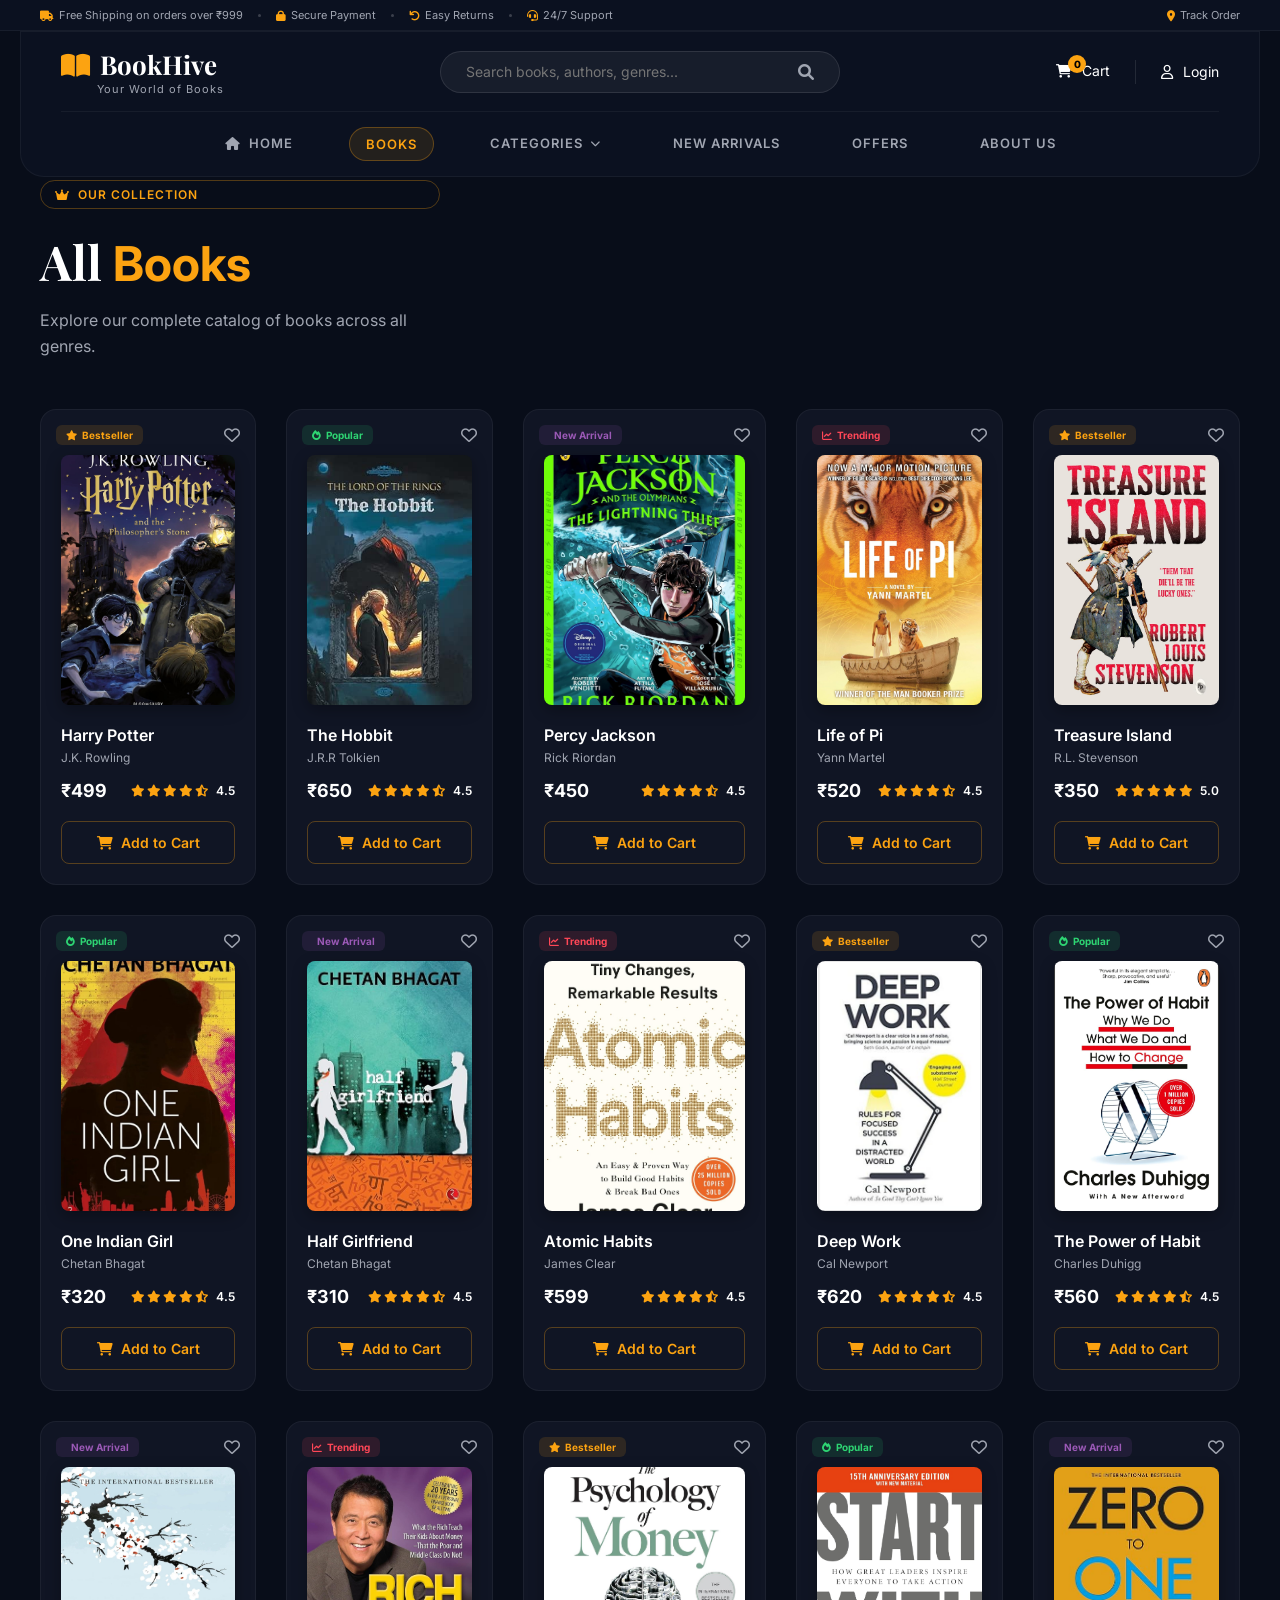
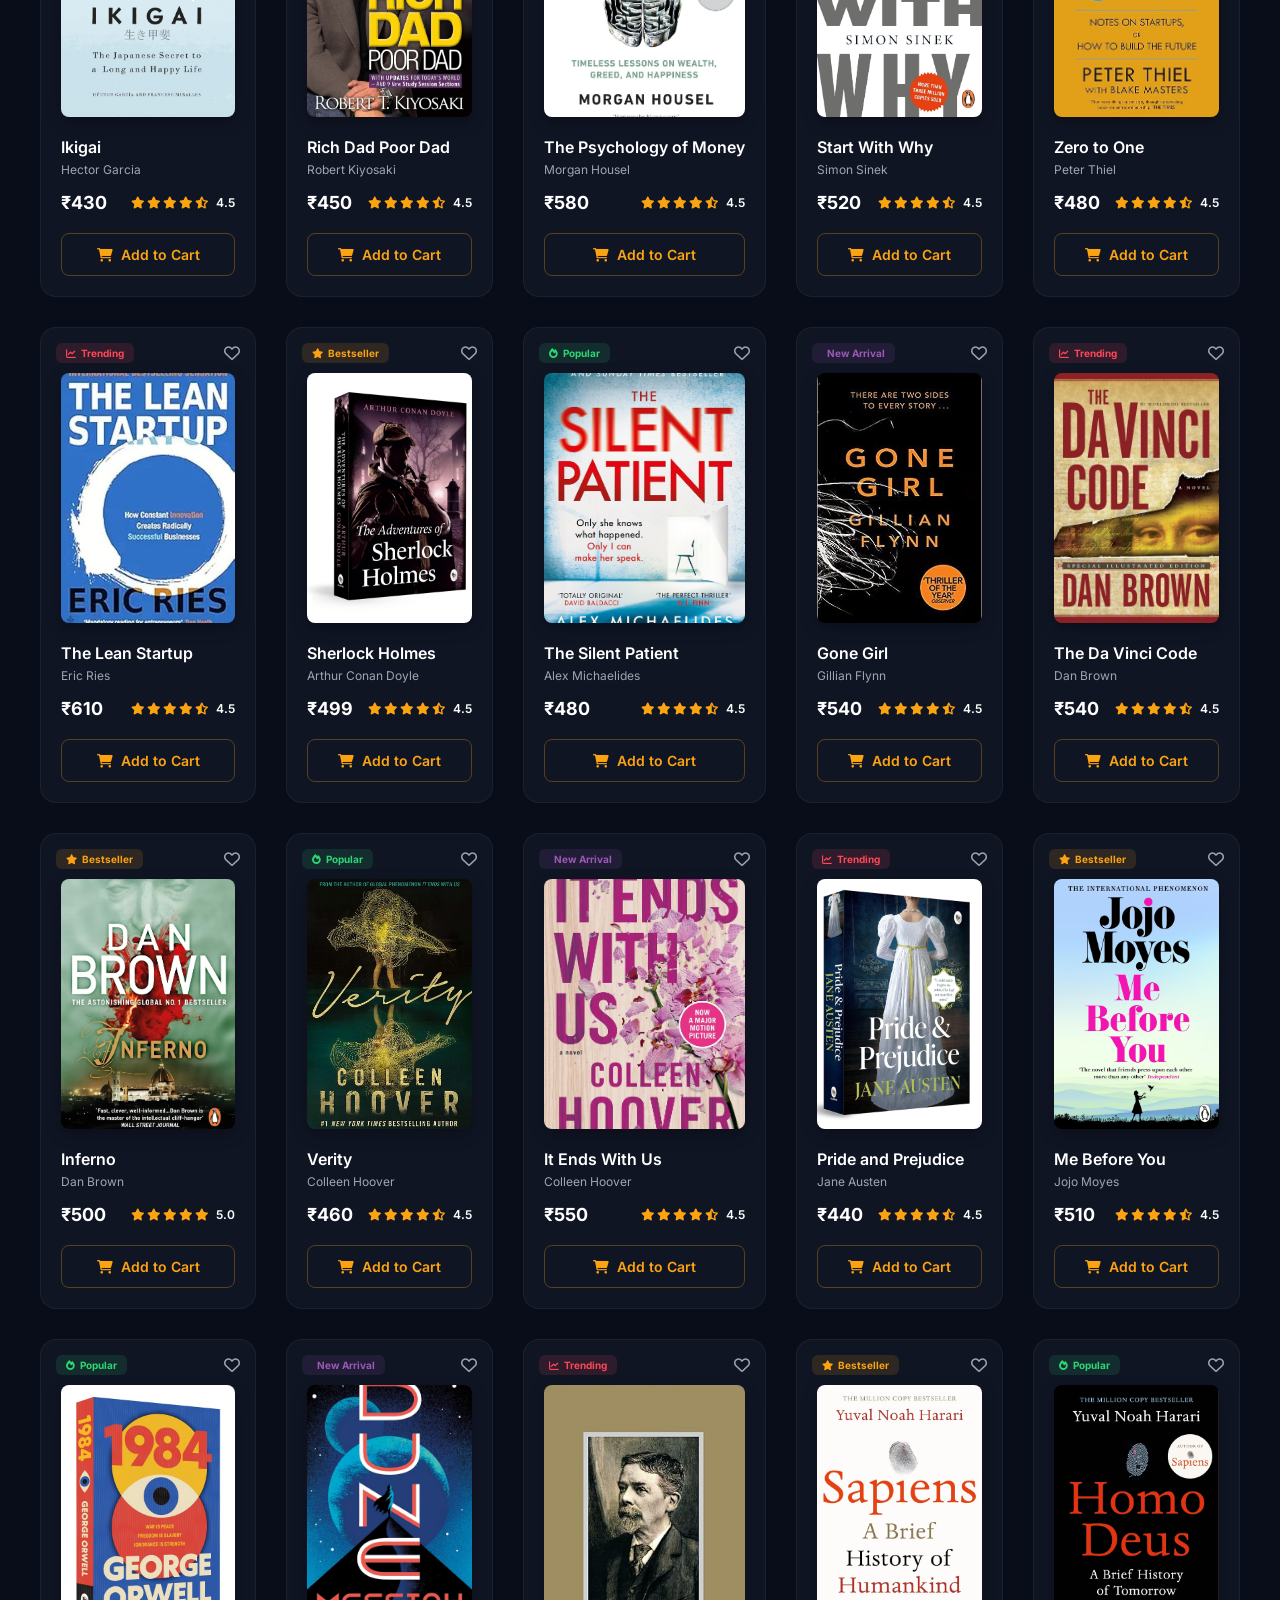
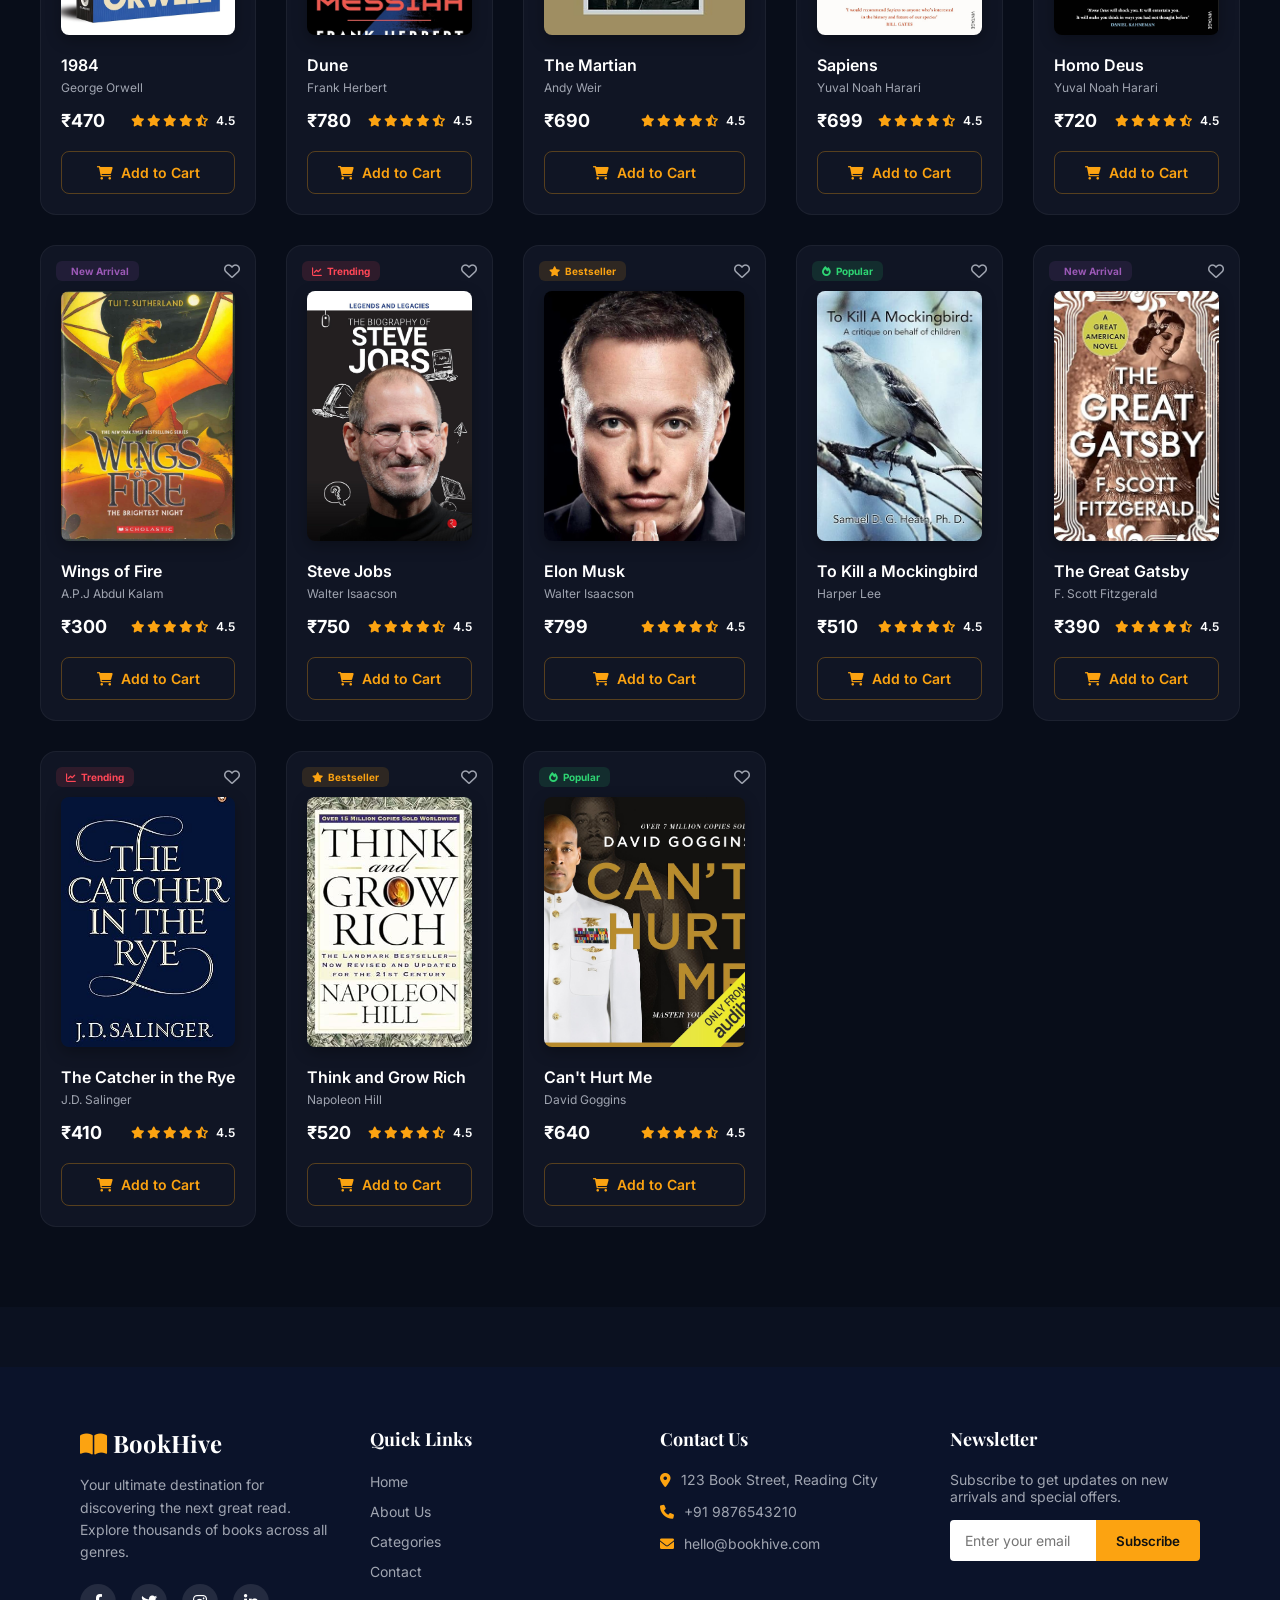
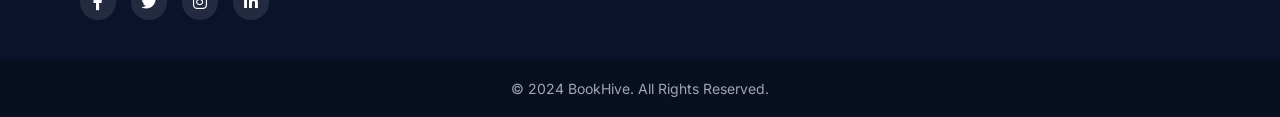
==== books.html @ 956cd22d "Initial commit" ====
<!DOCTYPE html>
<html lang="en">
<head>
  <meta charset="UTF-8">
  <meta name="viewport" content="width=device-width, initial-scale=1.0">
  <title>Books - BookHive</title>
  <link rel="stylesheet" href="style.css?v=4">
  <link rel="stylesheet" href="https://cdnjs.cloudflare.com/ajax/libs/font-awesome/6.0.0/css/all.min.css">
</head>
<body>

  <header class="premium-header">
    <div class="top-mini-bar">
      <span><i class="fas fa-truck"></i> Free Shipping on orders over ₹999</span>
      <span class="divider-dot"></span>
      <span><i class="fas fa-lock"></i> Secure Payment</span>
      <span class="divider-dot"></span>
      <span><i class="fas fa-undo"></i> Easy Returns</span>
      <span class="divider-dot"></span>
      <span><i class="fas fa-headset"></i> 24/7 Support</span>
      <span style="margin-left:auto;"><i class="fas fa-map-marker-alt"></i> Track Order</span>
    </div>
    
    <nav class="premium-navbar">
      <div class="nav-top">
        <div class="logo-container">
          <div class="logo"><i class="fas fa-book-open" style="color: #fca311;"></i> BookHive</div>
          <div class="logo-subtitle">Your World of Books</div>
        </div>
        
        <div class="search-box">
          <input type="text" placeholder="Search books, authors, genres...">
          <button class="search-btn"><i class="fas fa-search"></i></button>
        </div>
        
        <div class="nav-actions">
          <a href="#" class="cart">
            <i class="fas fa-shopping-cart"></i>
            <div style="display:flex; flex-direction:column; line-height: 1.2;">
              <span>Cart</span>
            </div>
            <span class="cart-badge" id="cart-count">0</span>
          </a>
          <div class="divider-vertical"></div>
          <a href="#" class="login"><i class="far fa-user"></i> Login</a>
        </div>
      </div>
      
      <ul class="nav-links">
        <li><a href="index.html"><i class="fas fa-home"></i> HOME</a></li>
        <li><a href="books.html" class="active">BOOKS</a></li>
        <li><a href="categories.html">CATEGORIES <i class="fas fa-chevron-down" style="font-size: 10px;"></i></a></li>
        <li><a href="newarrivals.html">NEW ARRIVALS</a></li>
        <li><a href="offers.html">OFFERS</a></li>
        <li><a href="about.html">ABOUT US</a></li>
      </ul>
    </nav>
  </header>

  <section class="premium-books-section" style="padding-top: 180px; min-height: 100vh;">
    <div class="premium-books-header">
      <div class="books-header-left">
        <div class="explore-badge"><i class="fas fa-crown"></i> OUR COLLECTION</div>
        <h2 class="premium-title">All <span>Books</span> <i class="fas fa-sparkles"></i></h2>
        <p class="premium-subtitle">Explore our complete catalog of books across all genres.</p>
      </div>
    </div>
    <div class="premium-books-grid" id="books">
      <div class="premium-book-card">
          <div class="card-badge" style="color: #fca311; background: #fca31120;"><i class="fas fa-star"></i> Bestseller</div>
          <button class="heart-btn"><i class="far fa-heart"></i></button>
          
          <div class="premium-img-container">
            <img src="books img/1.jpg" alt="Harry Potter">
          </div>
          
          <div class="premium-card-content">
            <h3 class="premium-book-title">Harry Potter</h3>
            <p class="premium-author">J.K. Rowling</p>
            
            <div class="premium-price-rating">
              <span class="premium-price">₹499</span>
              <span class="premium-rating"><i class="fas fa-star"></i><i class="fas fa-star"></i><i class="fas fa-star"></i><i class="fas fa-star"></i><i class="fas fa-star-half-alt"></i> <span class="rating-num">4.5</span></span>
            </div>
            
            <button class="premium-add-btn" onclick="addToCart()">
              <i class="fas fa-shopping-cart"></i> Add to Cart
            </button>
          </div>
        </div>

        <div class="premium-book-card">
          <div class="card-badge" style="color: #2ed573; background: #2ed57320;"><i class="fas fa-fire"></i> Popular</div>
          <button class="heart-btn"><i class="far fa-heart"></i></button>
          
          <div class="premium-img-container">
            <img src="books img/2.jpg" alt="The Hobbit">
          </div>
          
          <div class="premium-card-content">
            <h3 class="premium-book-title">The Hobbit</h3>
            <p class="premium-author">J.R.R Tolkien</p>
            
            <div class="premium-price-rating">
              <span class="premium-price">₹650</span>
              <span class="premium-rating"><i class="fas fa-star"></i><i class="fas fa-star"></i><i class="fas fa-star"></i><i class="fas fa-star"></i><i class="fas fa-star-half-alt"></i> <span class="rating-num">4.5</span></span>
            </div>
            
            <button class="premium-add-btn" onclick="addToCart()">
              <i class="fas fa-shopping-cart"></i> Add to Cart
            </button>
          </div>
        </div>

        <div class="premium-book-card">
          <div class="card-badge" style="color: #9b59b6; background: #9b59b620;"><i class="fas fa-sparkles"></i> New Arrival</div>
          <button class="heart-btn"><i class="far fa-heart"></i></button>
          
          <div class="premium-img-container">
            <img src="books img/3.jpg" alt="Percy Jackson">
          </div>
          
          <div class="premium-card-content">
            <h3 class="premium-book-title">Percy Jackson</h3>
            <p class="premium-author">Rick Riordan</p>
            
            <div class="premium-price-rating">
              <span class="premium-price">₹450</span>
              <span class="premium-rating"><i class="fas fa-star"></i><i class="fas fa-star"></i><i class="fas fa-star"></i><i class="fas fa-star"></i><i class="fas fa-star-half-alt"></i> <span class="rating-num">4.5</span></span>
            </div>
            
            <button class="premium-add-btn" onclick="addToCart()">
              <i class="fas fa-shopping-cart"></i> Add to Cart
            </button>
          </div>
        </div>

        <div class="premium-book-card">
          <div class="card-badge" style="color: #ff4757; background: #ff475720;"><i class="fas fa-chart-line"></i> Trending</div>
          <button class="heart-btn"><i class="far fa-heart"></i></button>
          
          <div class="premium-img-container">
            <img src="books img/5.jpg" alt="Life of Pi">
          </div>
          
          <div class="premium-card-content">
            <h3 class="premium-book-title">Life of Pi</h3>
            <p class="premium-author">Yann Martel</p>
            
            <div class="premium-price-rating">
              <span class="premium-price">₹520</span>
              <span class="premium-rating"><i class="fas fa-star"></i><i class="fas fa-star"></i><i class="fas fa-star"></i><i class="fas fa-star"></i><i class="fas fa-star-half-alt"></i> <span class="rating-num">4.5</span></span>
            </div>
            
            <button class="premium-add-btn" onclick="addToCart()">
              <i class="fas fa-shopping-cart"></i> Add to Cart
            </button>
          </div>
        </div>

        <div class="premium-book-card">
          <div class="card-badge" style="color: #fca311; background: #fca31120;"><i class="fas fa-star"></i> Bestseller</div>
          <button class="heart-btn"><i class="far fa-heart"></i></button>
          
          <div class="premium-img-container">
            <img src="books img/6.jpg" alt="Treasure Island">
          </div>
          
          <div class="premium-card-content">
            <h3 class="premium-book-title">Treasure Island</h3>
            <p class="premium-author">R.L. Stevenson</p>
            
            <div class="premium-price-rating">
              <span class="premium-price">₹350</span>
              <span class="premium-rating"><i class="fas fa-star"></i><i class="fas fa-star"></i><i class="fas fa-star"></i><i class="fas fa-star"></i><i class="fas fa-star"></i> <span class="rating-num">5.0</span></span>
            </div>
            
            <button class="premium-add-btn" onclick="addToCart()">
              <i class="fas fa-shopping-cart"></i> Add to Cart
            </button>
          </div>
        </div>

        <div class="premium-book-card">
          <div class="card-badge" style="color: #2ed573; background: #2ed57320;"><i class="fas fa-fire"></i> Popular</div>
          <button class="heart-btn"><i class="far fa-heart"></i></button>
          
          <div class="premium-img-container">
            <img src="books img/31.jpg" alt="One Indian Girl">
          </div>
          
          <div class="premium-card-content">
            <h3 class="premium-book-title">One Indian Girl</h3>
            <p class="premium-author">Chetan Bhagat</p>
            
            <div class="premium-price-rating">
              <span class="premium-price">₹320</span>
              <span class="premium-rating"><i class="fas fa-star"></i><i class="fas fa-star"></i><i class="fas fa-star"></i><i class="fas fa-star"></i><i class="fas fa-star-half-alt"></i> <span class="rating-num">4.5</span></span>
            </div>
            
            <button class="premium-add-btn" onclick="addToCart()">
              <i class="fas fa-shopping-cart"></i> Add to Cart
            </button>
          </div>
        </div>
        <div class="premium-book-card">
          <div class="card-badge" style="color: #9b59b6; background: #9b59b620;"><i class="fas fa-sparkles"></i> New Arrival</div>
          <button class="heart-btn"><i class="far fa-heart"></i></button>
          
          <div class="premium-img-container">
            <img src="books img/32.jpg" alt="Half Girlfriend">
          </div>
          
          <div class="premium-card-content">
            <h3 class="premium-book-title">Half Girlfriend</h3>
            <p class="premium-author">Chetan Bhagat</p>
            
            <div class="premium-price-rating">
              <span class="premium-price">₹310</span>
              <span class="premium-rating"><i class="fas fa-star"></i><i class="fas fa-star"></i><i class="fas fa-star"></i><i class="fas fa-star"></i><i class="fas fa-star-half-alt"></i> <span class="rating-num">4.5</span></span>
            </div>
            
            <button class="premium-add-btn" onclick="addToCart()">
              <i class="fas fa-shopping-cart"></i> Add to Cart
            </button>
          </div>
        </div>
<div class="premium-book-card">
          <div class="card-badge" style="color: #ff4757; background: #ff475720;"><i class="fas fa-chart-line"></i> Trending</div>
          <button class="heart-btn"><i class="far fa-heart"></i></button>
          
          <div class="premium-img-container">
            <img src="books img/7.jpg" alt="Atomic Habits">
          </div>
          
          <div class="premium-card-content">
            <h3 class="premium-book-title">Atomic Habits</h3>
            <p class="premium-author">James Clear</p>
            
            <div class="premium-price-rating">
              <span class="premium-price">₹599</span>
              <span class="premium-rating"><i class="fas fa-star"></i><i class="fas fa-star"></i><i class="fas fa-star"></i><i class="fas fa-star"></i><i class="fas fa-star-half-alt"></i> <span class="rating-num">4.5</span></span>
            </div>
            
            <button class="premium-add-btn" onclick="addToCart()">
              <i class="fas fa-shopping-cart"></i> Add to Cart
            </button>
          </div>
        </div>

        <div class="premium-book-card">
          <div class="card-badge" style="color: #fca311; background: #fca31120;"><i class="fas fa-star"></i> Bestseller</div>
          <button class="heart-btn"><i class="far fa-heart"></i></button>
          
          <div class="premium-img-container">
            <img src="books img/8.jpg" alt="Deep Work">
          </div>
          
          <div class="premium-card-content">
            <h3 class="premium-book-title">Deep Work</h3>
            <p class="premium-author">Cal Newport</p>
            
            <div class="premium-price-rating">
              <span class="premium-price">₹620</span>
              <span class="premium-rating"><i class="fas fa-star"></i><i class="fas fa-star"></i><i class="fas fa-star"></i><i class="fas fa-star"></i><i class="fas fa-star-half-alt"></i> <span class="rating-num">4.5</span></span>
            </div>
            
            <button class="premium-add-btn" onclick="addToCart()">
              <i class="fas fa-shopping-cart"></i> Add to Cart
            </button>
          </div>
        </div>

        <div class="premium-book-card">
          <div class="card-badge" style="color: #2ed573; background: #2ed57320;"><i class="fas fa-fire"></i> Popular</div>
          <button class="heart-btn"><i class="far fa-heart"></i></button>
          
          <div class="premium-img-container">
            <img src="books img/9.jpg" alt="The Power of Habit">
          </div>
          
          <div class="premium-card-content">
            <h3 class="premium-book-title">The Power of Habit</h3>
            <p class="premium-author">Charles Duhigg</p>
            
            <div class="premium-price-rating">
              <span class="premium-price">₹560</span>
              <span class="premium-rating"><i class="fas fa-star"></i><i class="fas fa-star"></i><i class="fas fa-star"></i><i class="fas fa-star"></i><i class="fas fa-star-half-alt"></i> <span class="rating-num">4.5</span></span>
            </div>
            
            <button class="premium-add-btn" onclick="addToCart()">
              <i class="fas fa-shopping-cart"></i> Add to Cart
            </button>
          </div>
        </div>

        <div class="premium-book-card">
          <div class="card-badge" style="color: #9b59b6; background: #9b59b620;"><i class="fas fa-sparkles"></i> New Arrival</div>
          <button class="heart-btn"><i class="far fa-heart"></i></button>
          
          <div class="premium-img-container">
            <img src="books img/10.jpg" alt="Ikigai">
          </div>
          
          <div class="premium-card-content">
            <h3 class="premium-book-title">Ikigai</h3>
            <p class="premium-author">Hector Garcia</p>
            
            <div class="premium-price-rating">
              <span class="premium-price">₹430</span>
              <span class="premium-rating"><i class="fas fa-star"></i><i class="fas fa-star"></i><i class="fas fa-star"></i><i class="fas fa-star"></i><i class="fas fa-star-half-alt"></i> <span class="rating-num">4.5</span></span>
            </div>
            
            <button class="premium-add-btn" onclick="addToCart()">
              <i class="fas fa-shopping-cart"></i> Add to Cart
            </button>
          </div>
        </div>

        <div class="premium-book-card">
          <div class="card-badge" style="color: #ff4757; background: #ff475720;"><i class="fas fa-chart-line"></i> Trending</div>
          <button class="heart-btn"><i class="far fa-heart"></i></button>
          
          <div class="premium-img-container">
            <img src="books img/11.jpg" alt="Rich Dad Poor Dad">
          </div>
          
          <div class="premium-card-content">
            <h3 class="premium-book-title">Rich Dad Poor Dad</h3>
            <p class="premium-author">Robert Kiyosaki</p>
            
            <div class="premium-price-rating">
              <span class="premium-price">₹450</span>
              <span class="premium-rating"><i class="fas fa-star"></i><i class="fas fa-star"></i><i class="fas fa-star"></i><i class="fas fa-star"></i><i class="fas fa-star-half-alt"></i> <span class="rating-num">4.5</span></span>
            </div>
            
            <button class="premium-add-btn" onclick="addToCart()">
              <i class="fas fa-shopping-cart"></i> Add to Cart
            </button>
          </div>
        </div>
        
        <div class="premium-book-card">
          <div class="card-badge" style="color: #fca311; background: #fca31120;"><i class="fas fa-star"></i> Bestseller</div>
          <button class="heart-btn"><i class="far fa-heart"></i></button>
          
          <div class="premium-img-container">
            <img src="books img/12.jpg" alt="The Psychology of Money">
          </div>
          
          <div class="premium-card-content">
            <h3 class="premium-book-title">The Psychology of Money</h3>
            <p class="premium-author">Morgan Housel</p>
            
            <div class="premium-price-rating">
              <span class="premium-price">₹580</span>
              <span class="premium-rating"><i class="fas fa-star"></i><i class="fas fa-star"></i><i class="fas fa-star"></i><i class="fas fa-star"></i><i class="fas fa-star-half-alt"></i> <span class="rating-num">4.5</span></span>
            </div>
            
            <button class="premium-add-btn" onclick="addToCart()">
              <i class="fas fa-shopping-cart"></i> Add to Cart
            </button>
          </div>
        </div>

        <div class="premium-book-card">
          <div class="card-badge" style="color: #2ed573; background: #2ed57320;"><i class="fas fa-fire"></i> Popular</div>
          <button class="heart-btn"><i class="far fa-heart"></i></button>
          
          <div class="premium-img-container">
            <img src="books img/38.jpg" alt="Start With Why">
          </div>
          
          <div class="premium-card-content">
            <h3 class="premium-book-title">Start With Why</h3>
            <p class="premium-author">Simon Sinek</p>
            
            <div class="premium-price-rating">
              <span class="premium-price">₹520</span>
              <span class="premium-rating"><i class="fas fa-star"></i><i class="fas fa-star"></i><i class="fas fa-star"></i><i class="fas fa-star"></i><i class="fas fa-star-half-alt"></i> <span class="rating-num">4.5</span></span>
            </div>
            
            <button class="premium-add-btn" onclick="addToCart()">
              <i class="fas fa-shopping-cart"></i> Add to Cart
            </button>
          </div>
        </div>
        <div class="premium-book-card">
          <div class="card-badge" style="color: #9b59b6; background: #9b59b620;"><i class="fas fa-sparkles"></i> New Arrival</div>
          <button class="heart-btn"><i class="far fa-heart"></i></button>
          
          <div class="premium-img-container">
            <img src="books img/39.jpg" alt="Zero to One">
          </div>
          
          <div class="premium-card-content">
            <h3 class="premium-book-title">Zero to One</h3>
            <p class="premium-author">Peter Thiel</p>
            
            <div class="premium-price-rating">
              <span class="premium-price">₹480</span>
              <span class="premium-rating"><i class="fas fa-star"></i><i class="fas fa-star"></i><i class="fas fa-star"></i><i class="fas fa-star"></i><i class="fas fa-star-half-alt"></i> <span class="rating-num">4.5</span></span>
            </div>
            
            <button class="premium-add-btn" onclick="addToCart()">
              <i class="fas fa-shopping-cart"></i> Add to Cart
            </button>
          </div>
        </div>
        <div class="premium-book-card">
          <div class="card-badge" style="color: #ff4757; background: #ff475720;"><i class="fas fa-chart-line"></i> Trending</div>
          <button class="heart-btn"><i class="far fa-heart"></i></button>
          
          <div class="premium-img-container">
            <img src="books img/40.jpg" alt="The Lean Startup">
          </div>
          
          <div class="premium-card-content">
            <h3 class="premium-book-title">The Lean Startup</h3>
            <p class="premium-author">Eric Ries</p>
            
            <div class="premium-price-rating">
              <span class="premium-price">₹610</span>
              <span class="premium-rating"><i class="fas fa-star"></i><i class="fas fa-star"></i><i class="fas fa-star"></i><i class="fas fa-star"></i><i class="fas fa-star-half-alt"></i> <span class="rating-num">4.5</span></span>
            </div>
            
            <button class="premium-add-btn" onclick="addToCart()">
              <i class="fas fa-shopping-cart"></i> Add to Cart
            </button>
          </div>
        </div>
<div class="premium-book-card">
          <div class="card-badge" style="color: #fca311; background: #fca31120;"><i class="fas fa-star"></i> Bestseller</div>
          <button class="heart-btn"><i class="far fa-heart"></i></button>
          
          <div class="premium-img-container">
            <img src="books img/14.jpg" alt="Sherlock Holmes">
          </div>
          
          <div class="premium-card-content">
            <h3 class="premium-book-title">Sherlock Holmes</h3>
            <p class="premium-author">Arthur Conan Doyle</p>
            
            <div class="premium-price-rating">
              <span class="premium-price">₹499</span>
              <span class="premium-rating"><i class="fas fa-star"></i><i class="fas fa-star"></i><i class="fas fa-star"></i><i class="fas fa-star"></i><i class="fas fa-star-half-alt"></i> <span class="rating-num">4.5</span></span>
            </div>
            
            <button class="premium-add-btn" onclick="addToCart()">
              <i class="fas fa-shopping-cart"></i> Add to Cart
            </button>
          </div>
        </div>

        <div class="premium-book-card">
          <div class="card-badge" style="color: #2ed573; background: #2ed57320;"><i class="fas fa-fire"></i> Popular</div>
          <button class="heart-btn"><i class="far fa-heart"></i></button>
          
          <div class="premium-img-container">
            <img src="books img/15.jpg" alt="The Silent Patient">
          </div>
          
          <div class="premium-card-content">
            <h3 class="premium-book-title">The Silent Patient</h3>
            <p class="premium-author">Alex Michaelides</p>
            
            <div class="premium-price-rating">
              <span class="premium-price">₹480</span>
              <span class="premium-rating"><i class="fas fa-star"></i><i class="fas fa-star"></i><i class="fas fa-star"></i><i class="fas fa-star"></i><i class="fas fa-star-half-alt"></i> <span class="rating-num">4.5</span></span>
            </div>
            
            <button class="premium-add-btn" onclick="addToCart()">
              <i class="fas fa-shopping-cart"></i> Add to Cart
            </button>
          </div>
        </div>
<div class="premium-book-card">
          <div class="card-badge" style="color: #9b59b6; background: #9b59b620;"><i class="fas fa-sparkles"></i> New Arrival</div>
          <button class="heart-btn"><i class="far fa-heart"></i></button>
          
          <div class="premium-img-container">
            <img src="books img/16.jpg" alt="Gone Girl">
          </div>
          
          <div class="premium-card-content">
            <h3 class="premium-book-title">Gone Girl</h3>
            <p class="premium-author">Gillian Flynn</p>
            
            <div class="premium-price-rating">
              <span class="premium-price">₹540</span>
              <span class="premium-rating"><i class="fas fa-star"></i><i class="fas fa-star"></i><i class="fas fa-star"></i><i class="fas fa-star"></i><i class="fas fa-star-half-alt"></i> <span class="rating-num">4.5</span></span>
            </div>
            
            <button class="premium-add-btn" onclick="addToCart()">
              <i class="fas fa-shopping-cart"></i> Add to Cart
            </button>
          </div>
        </div>
        <div class="premium-book-card">
          <div class="card-badge" style="color: #ff4757; background: #ff475720;"><i class="fas fa-chart-line"></i> Trending</div>
          <button class="heart-btn"><i class="far fa-heart"></i></button>
          
          <div class="premium-img-container">
            <img src="books img/17.jpg" alt="The Da Vinci Code">
          </div>
          
          <div class="premium-card-content">
            <h3 class="premium-book-title">The Da Vinci Code</h3>
            <p class="premium-author">Dan Brown</p>
            
            <div class="premium-price-rating">
              <span class="premium-price">₹540</span>
              <span class="premium-rating"><i class="fas fa-star"></i><i class="fas fa-star"></i><i class="fas fa-star"></i><i class="fas fa-star"></i><i class="fas fa-star-half-alt"></i> <span class="rating-num">4.5</span></span>
            </div>
            
            <button class="premium-add-btn" onclick="addToCart()">
              <i class="fas fa-shopping-cart"></i> Add to Cart
            </button>
          </div>
        </div>
        <div class="premium-book-card">
          <div class="card-badge" style="color: #fca311; background: #fca31120;"><i class="fas fa-star"></i> Bestseller</div>
          <button class="heart-btn"><i class="far fa-heart"></i></button>
          
          <div class="premium-img-container">
            <img src="books img/18.jpg" alt="Inferno">
          </div>
          
          <div class="premium-card-content">
            <h3 class="premium-book-title">Inferno</h3>
            <p class="premium-author">Dan Brown</p>
            
            <div class="premium-price-rating">
              <span class="premium-price">₹500</span>
              <span class="premium-rating"><i class="fas fa-star"></i><i class="fas fa-star"></i><i class="fas fa-star"></i><i class="fas fa-star"></i><i class="fas fa-star"></i> <span class="rating-num">5.0</span></span>
            </div>
            
            <button class="premium-add-btn" onclick="addToCart()">
              <i class="fas fa-shopping-cart"></i> Add to Cart
            </button>
          </div>
        </div>
<div class="premium-book-card">
          <div class="card-badge" style="color: #2ed573; background: #2ed57320;"><i class="fas fa-fire"></i> Popular</div>
          <button class="heart-btn"><i class="far fa-heart"></i></button>
          
          <div class="premium-img-container">
            <img src="books img/19.jpg" alt="Verity">
          </div>
          
          <div class="premium-card-content">
            <h3 class="premium-book-title">Verity</h3>
            <p class="premium-author">Colleen Hoover</p>
            
            <div class="premium-price-rating">
              <span class="premium-price">₹460</span>
              <span class="premium-rating"><i class="fas fa-star"></i><i class="fas fa-star"></i><i class="fas fa-star"></i><i class="fas fa-star"></i><i class="fas fa-star-half-alt"></i> <span class="rating-num">4.5</span></span>
            </div>
            
            <button class="premium-add-btn" onclick="addToCart()">
              <i class="fas fa-shopping-cart"></i> Add to Cart
            </button>
          </div>
        </div>
        <div class="premium-book-card">
          <div class="card-badge" style="color: #9b59b6; background: #9b59b620;"><i class="fas fa-sparkles"></i> New Arrival</div>
          <button class="heart-btn"><i class="far fa-heart"></i></button>
          
          <div class="premium-img-container">
            <img src="books img/20.jpg" alt="It Ends With Us">
          </div>
          
          <div class="premium-card-content">
            <h3 class="premium-book-title">It Ends With Us</h3>
            <p class="premium-author">Colleen Hoover</p>
            
            <div class="premium-price-rating">
              <span class="premium-price">₹550</span>
              <span class="premium-rating"><i class="fas fa-star"></i><i class="fas fa-star"></i><i class="fas fa-star"></i><i class="fas fa-star"></i><i class="fas fa-star-half-alt"></i> <span class="rating-num">4.5</span></span>
            </div>
            
            <button class="premium-add-btn" onclick="addToCart()">
              <i class="fas fa-shopping-cart"></i> Add to Cart
            </button>
          </div>
        </div>
        <div class="premium-book-card">
          <div class="card-badge" style="color: #ff4757; background: #ff475720;"><i class="fas fa-chart-line"></i> Trending</div>
          <button class="heart-btn"><i class="far fa-heart"></i></button>
          
          <div class="premium-img-container">
            <img src="books img/21.jpg" alt="Pride and Prejudice">
          </div>
          
          <div class="premium-card-content">
            <h3 class="premium-book-title">Pride and Prejudice</h3>
            <p class="premium-author">Jane Austen</p>
            
            <div class="premium-price-rating">
              <span class="premium-price">₹440</span>
              <span class="premium-rating"><i class="fas fa-star"></i><i class="fas fa-star"></i><i class="fas fa-star"></i><i class="fas fa-star"></i><i class="fas fa-star-half-alt"></i> <span class="rating-num">4.5</span></span>
            </div>
            
            <button class="premium-add-btn" onclick="addToCart()">
              <i class="fas fa-shopping-cart"></i> Add to Cart
            </button>
          </div>
        </div>
        <div class="premium-book-card">
          <div class="card-badge" style="color: #fca311; background: #fca31120;"><i class="fas fa-star"></i> Bestseller</div>
          <button class="heart-btn"><i class="far fa-heart"></i></button>
          
          <div class="premium-img-container">
            <img src="books img/22.jpg" alt="Me Before You">
          </div>
          
          <div class="premium-card-content">
            <h3 class="premium-book-title">Me Before You</h3>
            <p class="premium-author">Jojo Moyes</p>
            
            <div class="premium-price-rating">
              <span class="premium-price">₹510</span>
              <span class="premium-rating"><i class="fas fa-star"></i><i class="fas fa-star"></i><i class="fas fa-star"></i><i class="fas fa-star"></i><i class="fas fa-star-half-alt"></i> <span class="rating-num">4.5</span></span>
            </div>
            
            <button class="premium-add-btn" onclick="addToCart()">
              <i class="fas fa-shopping-cart"></i> Add to Cart
            </button>
          </div>
        </div>
<div class="premium-book-card">
          <div class="card-badge" style="color: #2ed573; background: #2ed57320;"><i class="fas fa-fire"></i> Popular</div>
          <button class="heart-btn"><i class="far fa-heart"></i></button>
          
          <div class="premium-img-container">
            <img src="books img/23.jpg" alt="1984">
          </div>
          
          <div class="premium-card-content">
            <h3 class="premium-book-title">1984</h3>
            <p class="premium-author">George Orwell</p>
            
            <div class="premium-price-rating">
              <span class="premium-price">₹470</span>
              <span class="premium-rating"><i class="fas fa-star"></i><i class="fas fa-star"></i><i class="fas fa-star"></i><i class="fas fa-star"></i><i class="fas fa-star-half-alt"></i> <span class="rating-num">4.5</span></span>
            </div>
            
            <button class="premium-add-btn" onclick="addToCart()">
              <i class="fas fa-shopping-cart"></i> Add to Cart
            </button>
          </div>
        </div>
        <div class="premium-book-card">
          <div class="card-badge" style="color: #9b59b6; background: #9b59b620;"><i class="fas fa-sparkles"></i> New Arrival</div>
          <button class="heart-btn"><i class="far fa-heart"></i></button>
          
          <div class="premium-img-container">
            <img src="books img/24.jpg" alt="Dune">
          </div>
          
          <div class="premium-card-content">
            <h3 class="premium-book-title">Dune</h3>
            <p class="premium-author">Frank Herbert</p>
            
            <div class="premium-price-rating">
              <span class="premium-price">₹780</span>
              <span class="premium-rating"><i class="fas fa-star"></i><i class="fas fa-star"></i><i class="fas fa-star"></i><i class="fas fa-star"></i><i class="fas fa-star-half-alt"></i> <span class="rating-num">4.5</span></span>
            </div>
            
            <button class="premium-add-btn" onclick="addToCart()">
              <i class="fas fa-shopping-cart"></i> Add to Cart
            </button>
          </div>
        </div>
        <div class="premium-book-card">
          <div class="card-badge" style="color: #ff4757; background: #ff475720;"><i class="fas fa-chart-line"></i> Trending</div>
          <button class="heart-btn"><i class="far fa-heart"></i></button>
          
          <div class="premium-img-container">
            <img src="books img/25.jpg" alt="The Martian">
          </div>
          
          <div class="premium-card-content">
            <h3 class="premium-book-title">The Martian</h3>
            <p class="premium-author">Andy Weir</p>
            
            <div class="premium-price-rating">
              <span class="premium-price">₹690</span>
              <span class="premium-rating"><i class="fas fa-star"></i><i class="fas fa-star"></i><i class="fas fa-star"></i><i class="fas fa-star"></i><i class="fas fa-star-half-alt"></i> <span class="rating-num">4.5</span></span>
            </div>
            
            <button class="premium-add-btn" onclick="addToCart()">
              <i class="fas fa-shopping-cart"></i> Add to Cart
            </button>
          </div>
        </div>
<div class="premium-book-card">
          <div class="card-badge" style="color: #fca311; background: #fca31120;"><i class="fas fa-star"></i> Bestseller</div>
          <button class="heart-btn"><i class="far fa-heart"></i></button>
          
          <div class="premium-img-container">
            <img src="books img/26.jpg" alt="Sapiens">
          </div>
          
          <div class="premium-card-content">
            <h3 class="premium-book-title">Sapiens</h3>
            <p class="premium-author">Yuval Noah Harari</p>
            
            <div class="premium-price-rating">
              <span class="premium-price">₹699</span>
              <span class="premium-rating"><i class="fas fa-star"></i><i class="fas fa-star"></i><i class="fas fa-star"></i><i class="fas fa-star"></i><i class="fas fa-star-half-alt"></i> <span class="rating-num">4.5</span></span>
            </div>
            
            <button class="premium-add-btn" onclick="addToCart()">
              <i class="fas fa-shopping-cart"></i> Add to Cart
            </button>
          </div>
        </div>
        <div class="premium-book-card">
          <div class="card-badge" style="color: #2ed573; background: #2ed57320;"><i class="fas fa-fire"></i> Popular</div>
          <button class="heart-btn"><i class="far fa-heart"></i></button>
          
          <div class="premium-img-container">
            <img src="books img/27.jpg" alt="Homo Deus">
          </div>
          
          <div class="premium-card-content">
            <h3 class="premium-book-title">Homo Deus</h3>
            <p class="premium-author">Yuval Noah Harari</p>
            
            <div class="premium-price-rating">
              <span class="premium-price">₹720</span>
              <span class="premium-rating"><i class="fas fa-star"></i><i class="fas fa-star"></i><i class="fas fa-star"></i><i class="fas fa-star"></i><i class="fas fa-star-half-alt"></i> <span class="rating-num">4.5</span></span>
            </div>
            
            <button class="premium-add-btn" onclick="addToCart()">
              <i class="fas fa-shopping-cart"></i> Add to Cart
            </button>
          </div>
        </div>
<div class="premium-book-card">
          <div class="card-badge" style="color: #9b59b6; background: #9b59b620;"><i class="fas fa-sparkles"></i> New Arrival</div>
          <button class="heart-btn"><i class="far fa-heart"></i></button>
          
          <div class="premium-img-container">
            <img src="books img/28.jpg" alt="Wings of Fire">
          </div>
          
          <div class="premium-card-content">
            <h3 class="premium-book-title">Wings of Fire</h3>
            <p class="premium-author">A.P.J Abdul Kalam</p>
            
            <div class="premium-price-rating">
              <span class="premium-price">₹300</span>
              <span class="premium-rating"><i class="fas fa-star"></i><i class="fas fa-star"></i><i class="fas fa-star"></i><i class="fas fa-star"></i><i class="fas fa-star-half-alt"></i> <span class="rating-num">4.5</span></span>
            </div>
            
            <button class="premium-add-btn" onclick="addToCart()">
              <i class="fas fa-shopping-cart"></i> Add to Cart
            </button>
          </div>
        </div>
        <div class="premium-book-card">
          <div class="card-badge" style="color: #ff4757; background: #ff475720;"><i class="fas fa-chart-line"></i> Trending</div>
          <button class="heart-btn"><i class="far fa-heart"></i></button>
          
          <div class="premium-img-container">
            <img src="books img/29.jpg" alt="Steve Jobs">
          </div>
          
          <div class="premium-card-content">
            <h3 class="premium-book-title">Steve Jobs</h3>
            <p class="premium-author">Walter Isaacson</p>
            
            <div class="premium-price-rating">
              <span class="premium-price">₹750</span>
              <span class="premium-rating"><i class="fas fa-star"></i><i class="fas fa-star"></i><i class="fas fa-star"></i><i class="fas fa-star"></i><i class="fas fa-star-half-alt"></i> <span class="rating-num">4.5</span></span>
            </div>
            
            <button class="premium-add-btn" onclick="addToCart()">
              <i class="fas fa-shopping-cart"></i> Add to Cart
            </button>
          </div>
        </div>
        <div class="premium-book-card">
          <div class="card-badge" style="color: #fca311; background: #fca31120;"><i class="fas fa-star"></i> Bestseller</div>
          <button class="heart-btn"><i class="far fa-heart"></i></button>
          
          <div class="premium-img-container">
            <img src="books img/30.jpg" alt="Elon Musk">
          </div>
          
          <div class="premium-card-content">
            <h3 class="premium-book-title">Elon Musk</h3>
            <p class="premium-author">Walter Isaacson</p>
            
            <div class="premium-price-rating">
              <span class="premium-price">₹799</span>
              <span class="premium-rating"><i class="fas fa-star"></i><i class="fas fa-star"></i><i class="fas fa-star"></i><i class="fas fa-star"></i><i class="fas fa-star-half-alt"></i> <span class="rating-num">4.5</span></span>
            </div>
            
            <button class="premium-add-btn" onclick="addToCart()">
              <i class="fas fa-shopping-cart"></i> Add to Cart
            </button>
          </div>
        </div>
<div class="premium-book-card">
          <div class="card-badge" style="color: #2ed573; background: #2ed57320;"><i class="fas fa-fire"></i> Popular</div>
          <button class="heart-btn"><i class="far fa-heart"></i></button>
          
          <div class="premium-img-container">
            <img src="books img/33.jpg" alt="To Kill a Mockingbird">
          </div>
          
          <div class="premium-card-content">
            <h3 class="premium-book-title">To Kill a Mockingbird</h3>
            <p class="premium-author">Harper Lee</p>
            
            <div class="premium-price-rating">
              <span class="premium-price">₹510</span>
              <span class="premium-rating"><i class="fas fa-star"></i><i class="fas fa-star"></i><i class="fas fa-star"></i><i class="fas fa-star"></i><i class="fas fa-star-half-alt"></i> <span class="rating-num">4.5</span></span>
            </div>
            
            <button class="premium-add-btn" onclick="addToCart()">
              <i class="fas fa-shopping-cart"></i> Add to Cart
            </button>
          </div>
        </div>
        <div class="premium-book-card">
          <div class="card-badge" style="color: #9b59b6; background: #9b59b620;"><i class="fas fa-sparkles"></i> New Arrival</div>
          <button class="heart-btn"><i class="far fa-heart"></i></button>
          
          <div class="premium-img-container">
            <img src="books img/34.jpg" alt="The Great Gatsby">
          </div>
          
          <div class="premium-card-content">
            <h3 class="premium-book-title">The Great Gatsby</h3>
            <p class="premium-author">F. Scott Fitzgerald</p>
            
            <div class="premium-price-rating">
              <span class="premium-price">₹390</span>
              <span class="premium-rating"><i class="fas fa-star"></i><i class="fas fa-star"></i><i class="fas fa-star"></i><i class="fas fa-star"></i><i class="fas fa-star-half-alt"></i> <span class="rating-num">4.5</span></span>
            </div>
            
            <button class="premium-add-btn" onclick="addToCart()">
              <i class="fas fa-shopping-cart"></i> Add to Cart
            </button>
          </div>
        </div>
        <div class="premium-book-card">
          <div class="card-badge" style="color: #ff4757; background: #ff475720;"><i class="fas fa-chart-line"></i> Trending</div>
          <button class="heart-btn"><i class="far fa-heart"></i></button>
          
          <div class="premium-img-container">
            <img src="books img/35.jpg" alt="The Catcher in the Rye">
          </div>
          
          <div class="premium-card-content">
            <h3 class="premium-book-title">The Catcher in the Rye</h3>
            <p class="premium-author">J.D. Salinger</p>
            
            <div class="premium-price-rating">
              <span class="premium-price">₹410</span>
              <span class="premium-rating"><i class="fas fa-star"></i><i class="fas fa-star"></i><i class="fas fa-star"></i><i class="fas fa-star"></i><i class="fas fa-star-half-alt"></i> <span class="rating-num">4.5</span></span>
            </div>
            
            <button class="premium-add-btn" onclick="addToCart()">
              <i class="fas fa-shopping-cart"></i> Add to Cart
            </button>
          </div>
        </div>
<div class="premium-book-card">
          <div class="card-badge" style="color: #fca311; background: #fca31120;"><i class="fas fa-star"></i> Bestseller</div>
          <button class="heart-btn"><i class="far fa-heart"></i></button>
          
          <div class="premium-img-container">
            <img src="books img/36.jpg" alt="Think and Grow Rich">
          </div>
          
          <div class="premium-card-content">
            <h3 class="premium-book-title">Think and Grow Rich</h3>
            <p class="premium-author">Napoleon Hill</p>
            
            <div class="premium-price-rating">
              <span class="premium-price">₹520</span>
              <span class="premium-rating"><i class="fas fa-star"></i><i class="fas fa-star"></i><i class="fas fa-star"></i><i class="fas fa-star"></i><i class="fas fa-star-half-alt"></i> <span class="rating-num">4.5</span></span>
            </div>
            
            <button class="premium-add-btn" onclick="addToCart()">
              <i class="fas fa-shopping-cart"></i> Add to Cart
            </button>
          </div>
        </div>
        <div class="premium-book-card">
          <div class="card-badge" style="color: #2ed573; background: #2ed57320;"><i class="fas fa-fire"></i> Popular</div>
          <button class="heart-btn"><i class="far fa-heart"></i></button>
          
          <div class="premium-img-container">
            <img src="books img/37.jpg" alt="Can't Hurt Me">
          </div>
          
          <div class="premium-card-content">
            <h3 class="premium-book-title">Can't Hurt Me</h3>
            <p class="premium-author">David Goggins</p>
            
            <div class="premium-price-rating">
              <span class="premium-price">₹640</span>
              <span class="premium-rating"><i class="fas fa-star"></i><i class="fas fa-star"></i><i class="fas fa-star"></i><i class="fas fa-star"></i><i class="fas fa-star-half-alt"></i> <span class="rating-num">4.5</span></span>
            </div>
            
            <button class="premium-add-btn" onclick="addToCart()">
              <i class="fas fa-shopping-cart"></i> Add to Cart
            </button>
          </div>
        </div>
    </div>
  </section>

  <footer class="footer">
    <div class="footer-content">
      <div class="footer-brand">
        <h3><i class="fas fa-book-open" style="color: #fca311;"></i> BookHive</h3>
        <p>Your ultimate destination for discovering the next great read. Explore thousands of books across all genres.</p>
        <div class="social-links">
          <a href="#"><i class="fab fa-facebook-f"></i></a>
          <a href="#"><i class="fab fa-twitter"></i></a>
          <a href="#"><i class="fab fa-instagram"></i></a>
          <a href="#"><i class="fab fa-linkedin-in"></i></a>
        </div>
      </div>
      <div class="footer-links">
        <h4>Quick Links</h4>
        <ul>
          <li><a href="index.html">Home</a></li>
          <li><a href="about.html">About Us</a></li>
          <li><a href="categories.html">Categories</a></li>
          <li><a href="contact.html">Contact</a></li>
        </ul>
      </div>
      <div class="footer-contact">
        <h4>Contact Us</h4>
        <p><i class="fas fa-map-marker-alt"></i> 123 Book Street, Reading City</p>
        <p><i class="fas fa-phone"></i> +91 9876543210</p>
        <p><i class="fas fa-envelope"></i> hello@bookhive.com</p>
      </div>
      <div class="footer-newsletter">
        <h4>Newsletter</h4>
        <p>Subscribe to get updates on new arrivals and special offers.</p>
        <div class="newsletter-form">
          <input type="email" placeholder="Enter your email">
          <button type="button">Subscribe</button>
        </div>
      </div>
    </div>
    <div class="footer-bottom">
      <p>&copy; 2024 BookHive. All Rights Reserved.</p>
    </div>
  </footer>

  <script src="script.js"></script>
</body>
</html>
---- style.css ----
@import url('https://fonts.googleapis.com/css2?family=Inter:wght@400;500;600;700&family=Playfair+Display:wght@700&display=swap');

* {
  margin: 0;
  padding: 0;
  box-sizing: border-box;
  font-family: 'Inter', sans-serif;
}

body {
  background-color: #0b1120;
  color: #fff;
}

/* PREMIUM HEADER */
.premium-header {
  background-color: transparent;
  position: absolute;
  top: 0;
  left: 0;
  width: 100%;
  z-index: 100;
}

.top-mini-bar {
  display: flex;
  align-items: center;
  justify-content: flex-start;
  gap: 15px;
  padding: 8px 40px;
  font-size: 11px;
  color: #a0a5b1;
  background-color: #0b1120;
  border-bottom: 1px solid rgba(255,255,255,0.05);
}

.top-mini-bar span {
  display: flex;
  align-items: center;
  gap: 5px;
}

.top-mini-bar i {
  color: #fca311;
}

.divider-dot {
  width: 3px;
  height: 3px;
  background-color: rgba(255,255,255,0.2);
  border-radius: 50%;
}

.premium-navbar {
  background-color: #0b1120;
  border: 1px solid rgba(255,255,255,0.05);
  border-radius: 0 0 24px 24px;
  margin: 0 20px;
  padding: 15px 40px;
  display: flex;
  flex-direction: column;
  gap: 15px;
}

.nav-top {
  display: flex;
  justify-content: space-between;
  align-items: center;
}

.logo-container {
  display: flex;
  flex-direction: column;
}

.logo {
  color: #fff;
  font-size: 26px;
  font-weight: 700;
  display: flex;
  align-items: center;
  gap: 10px;
  font-family: 'Playfair Display', serif;
}

.logo-subtitle {
  color: #a0a5b1;
  font-size: 11px;
  letter-spacing: 1px;
  margin-left: 36px;
}

.search-box {
  display: flex;
  background-color: rgba(255, 255, 255, 0.05);
  border-radius: 30px;
  padding: 10px 25px;
  align-items: center;
  border: 1px solid rgba(255, 255, 255, 0.1);
  width: 400px;
  transition: all 0.3s ease;
}

.search-box:focus-within {
  background-color: rgba(255, 255, 255, 0.1);
  border-color: #fca311;
}

.search-box input {
  border: none;
  background: transparent;
  color: #fff;
  outline: none;
  width: 100%;
  font-size: 14px;
}

.search-btn {
  background: none;
  color: #a0a5b1;
  border: none;
  cursor: pointer;
  font-size: 16px;
}

.nav-actions {
  display: flex;
  align-items: center;
  gap: 25px;
}

.divider-vertical {
  width: 1px;
  height: 24px;
  background-color: rgba(255,255,255,0.1);
}

.cart, .login {
  text-decoration: none;
  color: #fff;
  font-size: 14px;
  display: flex;
  align-items: center;
  gap: 10px;
  position: relative;
  transition: color 0.3s ease;
}

.cart:hover, .login:hover {
  color: #fca311;
}

.cart-badge {
  background-color: #fca311;
  color: #000;
  font-size: 10px;
  font-weight: 800;
  width: 18px;
  height: 18px;
  display: flex;
  justify-content: center;
  align-items: center;
  border-radius: 50%;
  position: absolute;
  top: -8px;
  left: 12px;
}

.nav-links {
  display: flex;
  list-style: none;
  gap: 40px;
  justify-content: center;
  padding-top: 15px;
  border-top: 1px solid rgba(255,255,255,0.05);
}

.nav-links a {
  text-decoration: none;
  color: #a0a5b1;
  font-size: 13px;
  font-weight: 600;
  letter-spacing: 1px;
  padding: 8px 16px;
  border-radius: 20px;
  transition: all 0.3s ease;
  display: flex;
  align-items: center;
  gap: 8px;
}

.nav-links a:hover {
  color: #fca311;
}

.nav-links a.active {
  background-color: rgba(252, 163, 17, 0.1);
  color: #fca311;
  border: 1px solid rgba(252, 163, 17, 0.3);
}

/* HERO SECTION */
.hero {
  display: flex;
  justify-content: center;
  align-items: center;
  text-align: center;
  min-height: 100vh;
  position: relative;
  overflow: hidden;
  padding: 0 20px;
  padding-top: 140px;
}

.hero-video {
  position: absolute;
  top: 50%;
  left: 50%;
  min-width: 100%;
  min-height: 100%;
  width: auto;
  height: auto;
  z-index: 0;
  transform: translateX(-50%) translateY(-50%);
  object-fit: cover;
}

.hero-overlay {
  position: absolute;
  top: 0;
  left: 0;
  width: 100%;
  height: 100%;
  background: linear-gradient(rgba(11, 19, 42, 0.8), rgba(11, 19, 42, 0.4));
  z-index: 1;
}

.hero-content {
  max-width: 800px;
  z-index: 2;
  display: flex;
  flex-direction: column;
  align-items: center;
  position: relative;
  margin-bottom: 120px;
}

.hero-badge {
  display: inline-block;
  background-color: rgba(0, 0, 0, 0.4);
  backdrop-filter: blur(5px);
  color: #fca311;
  font-size: 11px;
  font-weight: 700;
  padding: 8px 20px;
  border-radius: 30px;
  letter-spacing: 2px;
  margin-bottom: 25px;
  border: 1px solid rgba(252, 163, 17, 0.3);
}

.hero h2 {
  color: #fff;
  font-family: 'Playfair Display', serif;
  font-size: 64px;
  line-height: 1.1;
  margin-bottom: 25px;
}

.text-gold {
  color: #fca311;
}

.hero p {
  color: #e0e0e0;
  font-size: 18px;
  line-height: 1.6;
  margin-bottom: 40px;
}

.hero-buttons {
  display: flex;
  gap: 20px;
}

.shop-now-btn {
  background-color: #fca311;
  color: #000;
  border: none;
  padding: 15px 30px;
  font-size: 16px;
  font-weight: 700;
  border-radius: 30px;
  cursor: pointer;
  transition: all 0.3s ease;
  display: flex;
  align-items: center;
  gap: 10px;
}

.shop-now-btn:hover {
  transform: translateY(-3px);
  box-shadow: 0 6px 20px rgba(252, 163, 17, 0.6);
  background-color: #ffb732;
}

.explore-btn {
  background-color: transparent;
  color: #fff;
  border: 1px solid rgba(255,255,255,0.3);
  padding: 15px 30px;
  font-size: 16px;
  font-weight: 600;
  border-radius: 30px;
  cursor: pointer;
  transition: all 0.3s ease;
  display: flex;
  align-items: center;
  gap: 10px;
}

.explore-btn:hover {
  background-color: rgba(255,255,255,0.1);
  border-color: #fff;
}

/* Floating Features Bar */
.hero-features-bar {
  position: absolute;
  bottom: 40px;
  left: 50%;
  transform: translateX(-50%);
  display: flex;
  justify-content: space-between;
  background: rgba(20, 15, 10, 0.6);
  backdrop-filter: blur(15px);
  border: 1px solid rgba(255,255,255,0.1);
  border-radius: 20px;
  padding: 20px 40px;
  width: 90%;
  max-width: 1200px;
  z-index: 2;
}

.hero-feat-item {
  display: flex;
  align-items: center;
  gap: 15px;
}

.hero-feat-icon {
  width: 40px;
  height: 40px;
  background: rgba(252, 163, 17, 0.1);
  color: #fca311;
  border-radius: 50%;
  display: flex;
  justify-content: center;
  align-items: center;
  font-size: 16px;
}

.hero-feat-item h4 {
  font-size: 14px;
  color: #fff;
  margin-bottom: 2px;
}

.hero-feat-item p {
  font-size: 12px;
  color: #a0a5b1;
}

.hero-dots {
  display: none; /* Hide dots since it's a full screen static hero */
}

main {
  max-width: 1400px;
  margin: 0 auto;
  padding: 40px 40px;
}

/* FEATURES SECTION */
.features-section {
  display: flex;
  justify-content: space-between;
  background: white;
  padding: 30px 40px;
  border-radius: 12px;
  box-shadow: 0 5px 20px rgba(0,0,0,0.03);
  margin-top: -40px;
  position: relative;
  z-index: 10;
  margin-bottom: 60px;
}

.feature-box {
  display: flex;
  align-items: center;
  gap: 15px;
}

.feature-box i {
  font-size: 28px;
  color: #fca311;
}

.feature-box h4 {
  font-size: 15px;
  color: #111;
  margin-bottom: 3px;
}

.feature-box p {
  font-size: 12px;
  color: #777;
}

/* DEAL OF THE WEEK */
.deal-section {
  display: flex;
  background: linear-gradient(135deg, #0b132a 0%, #1a2956 100%);
  border-radius: 16px;
  overflow: hidden;
  margin-top: 60px;
  color: white;
  align-items: center;
}

.deal-content {
  flex: 1;
  padding: 60px;
}

.deal-badge {
  display: inline-block;
  background: #fca311;
  color: #111;
  font-size: 12px;
  font-weight: 700;
  padding: 5px 12px;
  border-radius: 20px;
  text-transform: uppercase;
  letter-spacing: 1px;
  margin-bottom: 20px;
}

.deal-content h2 {
  font-family: 'Playfair Display', serif;
  font-size: 36px;
  margin-bottom: 15px;
}

.deal-content p {
  color: #ccc;
  font-size: 16px;
  line-height: 1.6;
  margin-bottom: 30px;
}

.deal-content p strong {
  color: #fca311;
}

.countdown {
  display: flex;
  gap: 20px;
  margin-bottom: 30px;
}

.time-box {
  background: rgba(255,255,255,0.1);
  padding: 15px 20px;
  border-radius: 8px;
  text-align: center;
  border: 1px solid rgba(255,255,255,0.2);
}

.time-box span {
  display: block;
  font-size: 24px;
  font-weight: 700;
  color: #fca311;
}

.time-box small {
  font-size: 11px;
  text-transform: uppercase;
  letter-spacing: 1px;
  color: #ccc;
}

.deal-image {
  flex: 1;
  height: 400px;
  background: #fff;
  display: flex;
  justify-content: center;
  align-items: center;
}

.deal-image img {
  height: 80%;
  object-fit: contain;
  transform: rotate(5deg) scale(1.1);
  transition: transform 0.3s;
}

.deal-image:hover img {
  transform: rotate(0) scale(1.15);
}

/* PREMIUM CATEGORIES SECTION */
.premium-categories-section {
  background-color: #0b132a; /* Match hero background */
  padding: 80px 40px;
  color: white;
  border-top: 1px solid rgba(255,255,255,0.05);
  border-bottom: 1px solid rgba(255,255,255,0.05);
  width: 100%;
}

.premium-cat-header {
  max-width: 1400px;
  margin: 0 auto 50px auto;
  display: flex;
  justify-content: space-between;
  align-items: flex-start;
}

.explore-badge {
  display: inline-flex;
  align-items: center;
  gap: 8px;
  border: 1px solid rgba(252, 163, 17, 0.3);
  padding: 6px 14px;
  border-radius: 20px;
  font-size: 12px;
  font-weight: 600;
  color: #fca311;
  text-transform: uppercase;
  letter-spacing: 1px;
  margin-bottom: 20px;
}

.premium-title {
  font-family: 'Playfair Display', serif;
  font-size: 48px;
  margin-bottom: 15px;
  color: #fff;
}

.premium-title span {
  color: #fca311;
}

.premium-title i {
  font-size: 24px;
  color: #fca311;
  vertical-align: top;
}

.premium-subtitle {
  color: #a0a5b1;
  font-size: 16px;
  max-width: 400px;
  line-height: 1.6;
}

.metrics-container {
  display: flex;
  background: rgba(255, 255, 255, 0.03);
  border: 1px solid rgba(255, 255, 255, 0.1);
  border-radius: 16px;
  padding: 20px 30px;
  gap: 40px;
}

.metric {
  display: flex;
  align-items: center;
  gap: 15px;
}

.metric > i {
  font-size: 20px;
  background: rgba(255, 255, 255, 0.1);
  width: 40px;
  height: 40px;
  display: flex;
  justify-content: center;
  align-items: center;
  border-radius: 10px;
  color: #fff;
}

.metric > div {
  display: flex;
  flex-direction: column;
}

.metric strong {
  font-size: 18px;
  color: #fff;
}

.metric span {
  font-size: 12px;
  color: #a0a5b1;
}

.premium-cat-grid {
  display: grid;
  grid-template-columns: repeat(5, 1fr);
  gap: 20px;
  margin: 0 auto 50px auto;
  max-width: 1400px;
}

.premium-cat-card {
  background: rgba(255, 255, 255, 0.02);
  border: 1px solid rgba(255, 255, 255, 0.05);
  border-radius: 20px;
  padding: 40px 20px;
  display: flex;
  flex-direction: column;
  align-items: center;
  text-align: center;
  position: relative;
  overflow: hidden;
  transition: transform 0.3s ease, border-color 0.3s ease;
  cursor: pointer;
  min-height: 320px;
}

.premium-cat-card:hover {
  transform: translateY(-10px);
}

.card-glow {
  position: absolute;
  top: 0;
  left: 0;
  width: 100%;
  height: 100%;
  opacity: 0.15;
  transition: opacity 0.3s ease;
  z-index: 0;
}

.premium-cat-card:hover .card-glow {
  opacity: 0.3;
}

.premium-cat-card.scifi { border-color: rgba(30, 144, 255, 0.3); }
.premium-cat-card.scifi .card-glow { background: radial-gradient(circle at top, #1e90ff 0%, transparent 70%); }
.premium-cat-card.scifi .icon-circle { border-color: #1e90ff; color: #1e90ff; }
.premium-cat-card.scifi .book-count { color: #1e90ff; }
.premium-cat-card.scifi .arrow-btn { background: rgba(30, 144, 255, 0.2); color: #1e90ff; }

.premium-cat-card.romance { border-color: rgba(255, 71, 87, 0.3); }
.premium-cat-card.romance .card-glow { background: radial-gradient(circle at top, #ff4757 0%, transparent 70%); }
.premium-cat-card.romance .icon-circle { border-color: #ff4757; color: #ff4757; }
.premium-cat-card.romance .book-count { color: #ff4757; }
.premium-cat-card.romance .arrow-btn { background: rgba(255, 71, 87, 0.2); color: #ff4757; }

.premium-cat-card.business { border-color: rgba(46, 213, 115, 0.3); }
.premium-cat-card.business .card-glow { background: radial-gradient(circle at top, #2ed573 0%, transparent 70%); }
.premium-cat-card.business .icon-circle { border-color: #2ed573; color: #2ed573; }
.premium-cat-card.business .book-count { color: #2ed573; }
.premium-cat-card.business .arrow-btn { background: rgba(46, 213, 115, 0.2); color: #2ed573; }

.premium-cat-card.selfhelp { border-color: rgba(252, 163, 17, 0.3); }
.premium-cat-card.selfhelp .card-glow { background: radial-gradient(circle at top, #fca311 0%, transparent 70%); }
.premium-cat-card.selfhelp .icon-circle { border-color: #fca311; color: #fca311; }
.premium-cat-card.selfhelp .book-count { color: #fca311; }
.premium-cat-card.selfhelp .arrow-btn { background: rgba(252, 163, 17, 0.2); color: #fca311; }

.premium-cat-card.mystery { border-color: rgba(155, 89, 182, 0.3); }
.premium-cat-card.mystery .card-glow { background: radial-gradient(circle at top, #9b59b6 0%, transparent 70%); }
.premium-cat-card.mystery .icon-circle { border-color: #9b59b6; color: #9b59b6; }
.premium-cat-card.mystery .book-count { color: #9b59b6; }
.premium-cat-card.mystery .arrow-btn { background: rgba(155, 89, 182, 0.2); color: #9b59b6; }

.premium-cat-card > * {
  z-index: 1;
}

.icon-circle {
  width: 60px;
  height: 60px;
  border-radius: 50%;
  border: 2px solid;
  display: flex;
  justify-content: center;
  align-items: center;
  font-size: 24px;
  margin-bottom: 25px;
  background: rgba(0,0,0,0.3);
}

.premium-cat-card h3 {
  font-size: 18px;
  font-weight: 600;
  margin-bottom: 15px;
}

.divider {
  display: flex;
  gap: 5px;
  margin-bottom: 15px;
}

.divider span {
  width: 4px;
  height: 4px;
  background: rgba(255,255,255,0.3);
  border-radius: 50%;
}

.book-count {
  font-size: 13px;
  font-weight: 600;
  margin-bottom: 30px;
}

.arrow-btn {
  width: 40px;
  height: 40px;
  border-radius: 50%;
  border: none;
  display: flex;
  justify-content: center;
  align-items: center;
  cursor: pointer;
  transition: all 0.3s ease;
  margin-top: auto;
}

.premium-cat-card:hover .arrow-btn {
  transform: scale(1.1);
  color: #fff !important;
  background: rgba(255,255,255,0.2) !important;
}

/* View all */
.view-all-container {
  display: flex;
  justify-content: center;
  margin-bottom: 50px;
}

.view-all-cat-btn {
  background: transparent;
  border: 1px solid rgba(255,255,255,0.1);
  color: #fff;
  padding: 10px 20px;
  border-radius: 30px;
  font-size: 14px;
  font-weight: 600;
  display: flex;
  align-items: center;
  gap: 15px;
  cursor: pointer;
  transition: all 0.3s ease;
}

.view-all-cat-btn .btn-arrow {
  background: #fca311;
  color: #000;
  width: 30px;
  height: 30px;
  border-radius: 50%;
  display: flex;
  justify-content: center;
  align-items: center;
}

.view-all-cat-btn:hover {
  background: rgba(255,255,255,0.05);
  border-color: rgba(252, 163, 17, 0.5);
}

/* Premium Features Bar */
.premium-features-bar {
  display: flex;
  justify-content: space-between;
  background: rgba(255,255,255,0.02);
  border: 1px solid rgba(255,255,255,0.05);
  border-radius: 16px;
  padding: 25px 40px;
  max-width: 1400px;
  margin: 0 auto;
}

.feat-item {
  display: flex;
  align-items: center;
  gap: 15px;
}

.feat-icon {
  width: 45px;
  height: 45px;
  border-radius: 12px;
  display: flex;
  justify-content: center;
  align-items: center;
  font-size: 18px;
}

.feat-text h4 {
  font-size: 14px;
  color: #fff;
  margin-bottom: 4px;
}

.feat-text p {
  font-size: 12px;
  color: #a0a5b1;
}

/* PREMIUM BOOKS SECTION */
.premium-books-section {
  background-color: #080d19; /* very dark blue/black background */
  padding: 80px 40px;
  width: 100%;
}

.premium-books-header {
  max-width: 1400px;
  margin: 0 auto 50px auto;
  display: flex;
  justify-content: space-between;
  align-items: flex-end;
}

.books-header-left {
  display: flex;
  flex-direction: column;
}

.premium-title {
  color: #fff;
  font-family: 'Playfair Display', serif;
  font-size: 48px;
  margin-bottom: 15px;
}

.premium-title span {
  color: #fca311;
}

.premium-subtitle {
  color: #a0a5b1;
  font-size: 16px;
}

.view-all-books-btn {
  text-decoration: none;
  color: #fff;
  border: 1px solid rgba(255,255,255,0.2);
  padding: 12px 25px;
  border-radius: 8px;
  font-size: 14px;
  font-weight: 500;
  display: flex;
  align-items: center;
  gap: 10px;
  transition: all 0.3s ease;
}

.view-all-books-btn:hover {
  background: rgba(255,255,255,0.1);
  border-color: #fff;
}

.premium-books-grid {
  display: grid;
  grid-template-columns: repeat(5, 1fr);
  gap: 30px;
  max-width: 1400px;
  margin: 0 auto;
}

.premium-book-card {
  background: #101524;
  border-radius: 16px;
  padding: 20px;
  display: flex;
  flex-direction: column;
  position: relative;
  border: 1px solid rgba(255,255,255,0.05);
  transition: transform 0.3s ease, box-shadow 0.3s ease, border-color 0.3s;
}

.premium-book-card:hover {
  transform: translateY(-5px);
  box-shadow: 0 10px 30px rgba(0,0,0,0.5);
  border-color: rgba(252, 163, 17, 0.3);
}

.card-badge {
  position: absolute;
  top: 15px;
  left: 15px;
  font-size: 10px;
  font-weight: 700;
  padding: 4px 10px;
  border-radius: 6px;
  display: flex;
  align-items: center;
  gap: 5px;
  z-index: 2;
}

.heart-btn {
  position: absolute;
  top: 15px;
  right: 15px;
  background: transparent;
  border: none;
  color: #a0a5b1;
  font-size: 16px;
  cursor: pointer;
  z-index: 2;
  transition: color 0.3s;
}

.heart-btn:hover {
  color: #ff4757;
}

.premium-img-container {
  height: 250px;
  border-radius: 8px;
  overflow: hidden;
  margin-bottom: 20px;
  margin-top: 25px; /* space for badge */
  box-shadow: 0 5px 15px rgba(0,0,0,0.3);
}

.premium-img-container img {
  width: 100%;
  height: 100%;
  object-fit: cover;
  transition: transform 0.4s ease;
}

.premium-book-card:hover .premium-img-container img {
  transform: scale(1.05);
}

.premium-card-content {
  display: flex;
  flex-direction: column;
  flex-grow: 1;
}

.premium-book-title {
  color: #fff;
  font-size: 16px;
  font-weight: 600;
  margin-bottom: 5px;
  white-space: nowrap;
  overflow: hidden;
  text-overflow: ellipsis;
}

.premium-author {
  color: #a0a5b1;
  font-size: 12px;
  margin-bottom: 15px;
}

.premium-price-rating {
  display: flex;
  justify-content: space-between;
  align-items: center;
  margin-bottom: 20px;
}

.premium-price {
  color: #fff;
  font-size: 18px;
  font-weight: 700;
}

.premium-rating {
  font-size: 12px;
  color: #fca311;
  display: flex;
  align-items: center;
  gap: 2px;
}

.rating-num {
  color: #fff;
  margin-left: 5px;
  font-weight: 600;
}

.premium-add-btn {
  background: transparent;
  color: #fca311;
  border: 1px solid rgba(252, 163, 17, 0.3);
  padding: 12px;
  border-radius: 8px;
  font-size: 14px;
  font-weight: 600;
  cursor: pointer;
  display: flex;
  justify-content: center;
  align-items: center;
  gap: 8px;
  margin-top: auto;
  transition: all 0.3s ease;
}

.premium-add-btn:hover {
  background: rgba(252, 163, 17, 0.1);
  border-color: #fca311;
}

/* CATEGORY PAGE SWIPE ROWS */
.category-row {
  margin: 0 auto 50px auto;
  padding: 0;
  max-width: 1400px;
}

/* FOOTER */
.footer {
  background-color: #0b132a;
  color: #fff;
  padding: 60px 0 0 0;
  margin-top: 60px;
}

.footer-content {
  display: flex;
  flex-wrap: wrap;
  justify-content: space-between;
  max-width: 1200px;
  margin: 0 auto;
  padding: 0 40px 40px;
  gap: 40px;
}

.footer-brand {
  flex: 1;
  min-width: 250px;
}

.footer-brand h3 {
  font-size: 24px;
  margin-bottom: 15px;
  font-family: 'Playfair Display', serif;
}

.footer-brand p {
  color: #a0a5b1;
  font-size: 14px;
  line-height: 1.6;
  margin-bottom: 20px;
}

.social-links {
  display: flex;
  gap: 15px;
}

.social-links a {
  display: flex;
  align-items: center;
  justify-content: center;
  width: 36px;
  height: 36px;
  border-radius: 50%;
  background-color: rgba(255, 255, 255, 0.1);
  color: #fff;
  text-decoration: none;
  transition: all 0.3s ease;
}

.social-links a:hover {
  background-color: #fca311;
  color: #0b132a;
}

.footer-links, .footer-contact, .footer-newsletter {
  flex: 1;
  min-width: 200px;
}

.footer-links h4, .footer-contact h4, .footer-newsletter h4 {
  font-size: 18px;
  margin-bottom: 20px;
  font-family: 'Playfair Display', serif;
  color: #fff;
}

.footer-links ul {
  list-style: none;
  padding: 0;
}

.footer-links ul li {
  margin-bottom: 10px;
}

.footer-links ul li a {
  color: #a0a5b1;
  text-decoration: none;
  font-size: 14px;
  transition: color 0.3s ease;
}

.footer-links ul li a:hover {
  color: #fca311;
}

.footer-contact p {
  color: #a0a5b1;
  font-size: 14px;
  margin-bottom: 15px;
  display: flex;
  align-items: center;
  gap: 10px;
}

.footer-contact p i {
  color: #fca311;
}

.footer-newsletter p {
  color: #a0a5b1;
  font-size: 14px;
  margin-bottom: 15px;
}

.newsletter-form {
  display: flex;
  gap: 0;
}

.newsletter-form input {
  padding: 12px 15px;
  border: none;
  border-radius: 4px 0 0 4px;
  outline: none;
  width: 100%;
  font-size: 14px;
}

.newsletter-form button {
  padding: 12px 20px;
  border: none;
  background-color: #fca311;
  color: #111;
  font-weight: 600;
  border-radius: 0 4px 4px 0;
  cursor: pointer;
  transition: background-color 0.3s;
}

.newsletter-form button:hover {
  background-color: #e5940e;
}

.footer-bottom {
  text-align: center;
  padding: 20px;
  background-color: #080f21;
  color: #a0a5b1;
  font-size: 14px;
}

.category-row-title {
  font-size: 24px;
  font-weight: 700;
  color: #fff;
  margin-bottom: 20px;
  text-align: left;
  border-left: 4px solid #fca311;
  padding-left: 10px;
}

.swipeable-books {
  display: flex;
  gap: 20px;
  overflow-x: auto;
  padding-bottom: 25px; /* more padding for hover drop shadow */
  scroll-behavior: smooth;
  /* hide scrollbar for a cleaner swipeable look */
  -ms-overflow-style: none;  /* IE and Edge */
  scrollbar-width: none;  /* Firefox */
}

.swipeable-books::-webkit-scrollbar {
  display: none;
}

.swipeable-books .premium-book-card {
  min-width: 240px;
  max-width: 240px;
  flex: 0 0 auto;
}


/* OFFERS PAGE - BEGINNER STYLE */
.offers-page-beginner {
  padding: 20px;
  font-family: Arial, sans-serif;
}

.basic-grid {
  display: flex;
  flex-wrap: wrap;
  justify-content: space-around;
  margin-top: 20px;
}

.basic-card {
  width: 250px;
  background: #101524;
  border: 1px solid rgba(255,255,255,0.05);
  border-radius: 16px;
  margin: 10px;
  padding: 25px;
  text-align: center;
  transition: transform 0.3s ease, box-shadow 0.3s ease;
}

.basic-card:hover {
  transform: translateY(-5px);
  box-shadow: 0 10px 30px rgba(0,0,0,0.5);
  border-color: rgba(252, 163, 17, 0.3);
}

.basic-card img {
  border-radius: 8px;
  margin-bottom: 20px;
}

.basic-card h3 {
  margin-bottom: 5px;
  font-size: 22px;
  font-family: 'Playfair Display', serif;
}

.basic-card h4 {
  color: #fff;
  margin-bottom: 10px;
  font-weight: 500;
}

.basic-card p {
  color: #a0a5b1;
  font-size: 14px;
  margin-bottom: 20px;
}

.basic-btn {
  background: transparent;
  color: #fca311;
  border: 1px solid rgba(252, 163, 17, 0.3);
  padding: 12px;
  border-radius: 8px;
  font-size: 14px;
  font-weight: 600;
  cursor: pointer;
  display: block;
  width: 100%;
  transition: all 0.3s ease;
}

.basic-btn:hover {
  background: rgba(252, 163, 17, 0.1);
  border-color: #fca311;
}

.basic-features {
  border: 1px dashed rgba(255,255,255,0.2);
  width: 50%;
  padding: 30px;
  margin-top: 50px;
  background: #101524;
  border-radius: 12px;
}

.basic-features h2 {
  text-align: center;
  color: #fff;
  margin-bottom: 20px;
  font-family: 'Playfair Display', serif;
}

.basic-features ul {
  list-style-type: square;
  padding-left: 20px;
  color: #a0a5b1;
}

.basic-features li {
  margin-bottom: 12px;
  color: #a0a5b1;
  font-size: 16px;
}
/* COMING SOON SECTION */
.coming-soon-badge {
  position: absolute;
  top: 10px;
  right: -10px;
  background-color: #fca311;
  color: white;
  padding: 5px 10px;
  font-size: 12px;
  font-weight: bold;
  border-radius: 4px;
  box-shadow: 0 4px 6px rgba(0,0,0,0.1);
  text-transform: uppercase;
  letter-spacing: 1px;
}

.pre-order-btn {
  background-color: #fca311;
  color: white;
}

.pre-order-btn:hover {
  background-color: #e5940e;
  box-shadow: 0 4px 10px rgba(252, 163, 17, 0.3);
}

/* ABOUT PAGE */
.about-page {
  background-color: #0b1120;
  font-family: 'Inter', sans-serif;
  color: #fff;
}

.about-hero {
  background: linear-gradient(135deg, rgba(11,17,32,1) 0%, rgba(16,21,36,1) 100%);
  padding: 180px 20px 80px; /* Add padding for premium header */
  text-align: center;
  color: white;
}

.about-hero h1 {
  font-family: 'Playfair Display', serif;
  font-size: 48px;
  margin-bottom: 15px;
  color: #fca311;
}

.about-hero p {
  font-size: 18px;
  max-width: 600px;
  margin: 0 auto;
  color: #ccd6f6;
  line-height: 1.6;
}

.about-mission {
  display: flex;
  max-width: 1200px;
  margin: 80px auto;
  padding: 0 40px;
  gap: 60px;
  align-items: center;
}

.mission-text {
  flex: 1;
}

.mission-text h2 {
  font-family: 'Playfair Display', serif;
  font-size: 36px;
  color: #fff;
  margin-bottom: 20px;
}

.mission-text p {
  font-size: 16px;
  color: #a0a5b1;
  line-height: 1.8;
  margin-bottom: 20px;
}

.mission-text strong {
  color: #fff;
}

.primary-btn {
  display: inline-block;
  background-color: #fca311;
  color: #0a192f;
  padding: 12px 28px;
  border-radius: 6px;
  font-weight: 600;
  text-decoration: none;
  margin-top: 15px;
  transition: all 0.3s ease;
}

.primary-btn:hover {
  background-color: #e5940e;
  transform: translateY(-2px);
  box-shadow: 0 10px 20px rgba(252, 163, 17, 0.2);
}

.mission-image {
  flex: 1;
  position: relative;
}

.mission-image img {
  width: 100%;
  border-radius: 12px;
  box-shadow: 0 20px 40px rgba(10, 25, 47, 0.1);
}

.about-stats {
  display: flex;
  justify-content: center;
  gap: 30px;
  max-width: 1000px;
  margin: 0 auto 80px;
  padding: 0 20px;
}

.stat-card {
  background: #101524;
  padding: 40px;
  border-radius: 12px;
  text-align: center;
  flex: 1;
  border: 1px solid rgba(255,255,255,0.05);
  box-shadow: 0 10px 30px rgba(0,0,0,0.2);
  border-bottom: 4px solid #fca311;
  transition: transform 0.3s ease;
}

.stat-card:hover {
  transform: translateY(-5px);
}

.stat-card h3 {
  font-size: 42px;
  color: #fff;
  margin-bottom: 10px;
  font-family: 'Playfair Display', serif;
}

.stat-card p {
  color: #a0a5b1;
  font-size: 16px;
  font-weight: 600;
  text-transform: uppercase;
  letter-spacing: 1px;
}

.about-features {
  display: grid;
  grid-template-columns: repeat(4, 1fr);
  gap: 25px;
  max-width: 1200px;
  margin: 0 auto 100px;
  padding: 0 40px;
}

.feature-card {
  background: #101524;
  padding: 35px 25px;
  border-radius: 12px;
  text-align: center;
  box-shadow: 0 10px 30px rgba(0,0,0,0.2);
  transition: all 0.3s ease;
  border: 1px solid rgba(255,255,255,0.05);
}

.feature-card:hover {
  transform: translateY(-8px);
  box-shadow: 0 15px 35px rgba(0, 0, 0, 0.4);
  border-color: rgba(252, 163, 17, 0.3);
}

.feature-card .icon {
  font-size: 32px;
  margin-bottom: 20px;
  color: #fca311;
  background: rgba(252, 163, 17, 0.1);
  width: 70px;
  height: 70px;
  line-height: 70px;
  border-radius: 50%;
  margin: 0 auto 20px;
}

.feature-card h4 {
  font-size: 18px;
  color: #fff;
  margin-bottom: 10px;
}

.feature-card p {
  font-size: 14px;
  color: #a0a5b1;
  line-height: 1.5;
}
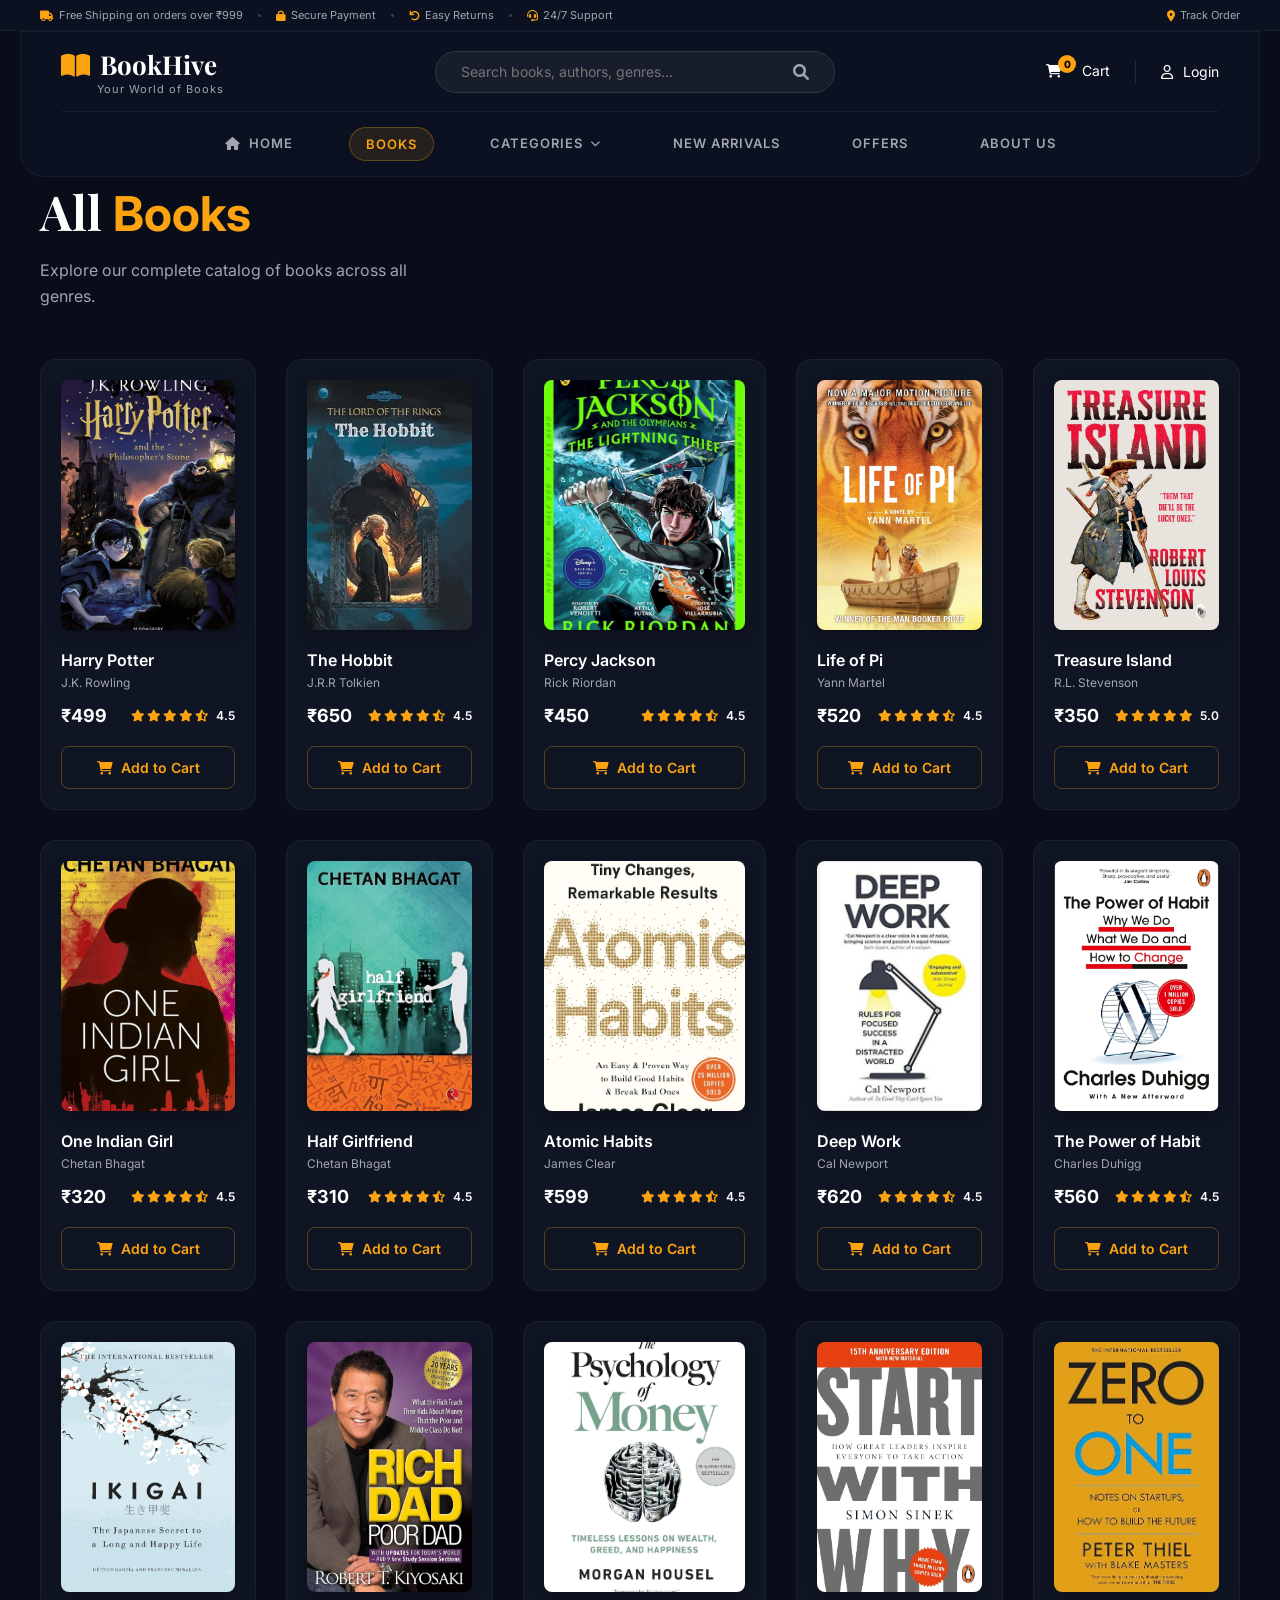
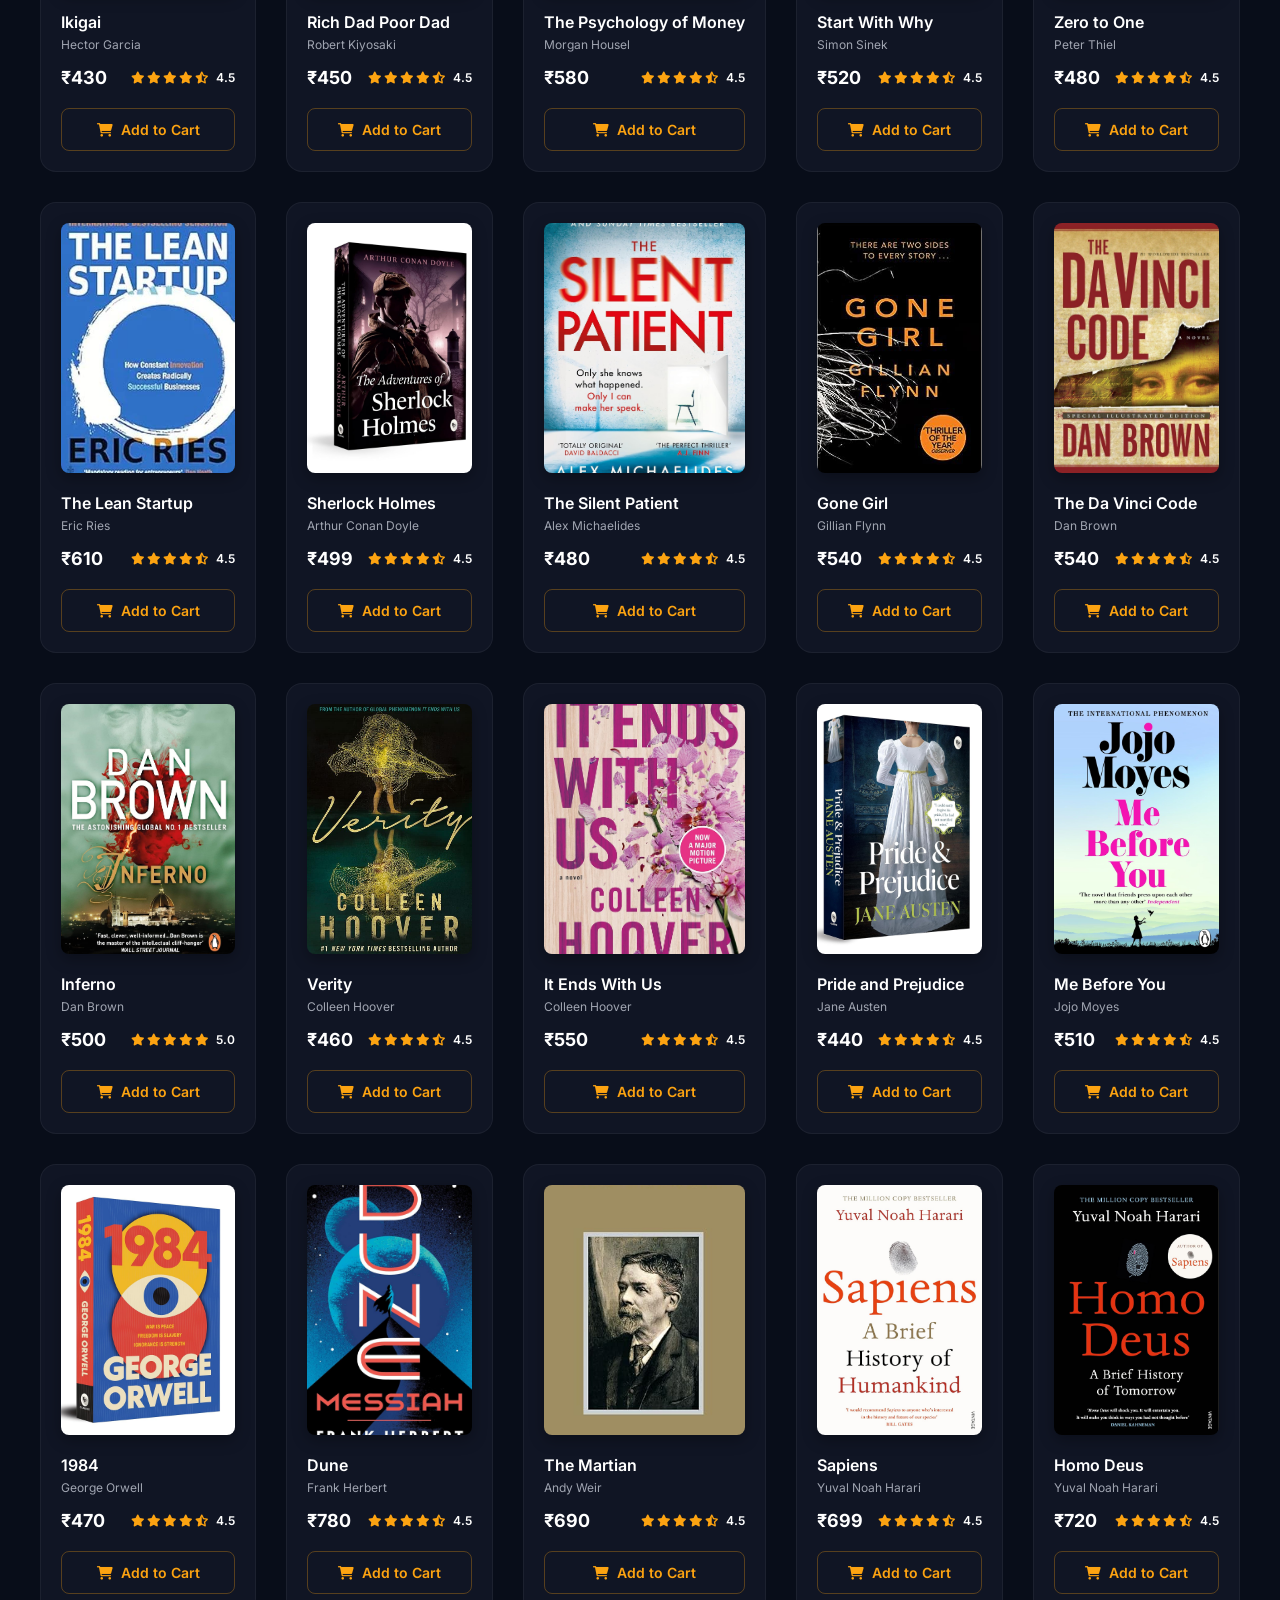
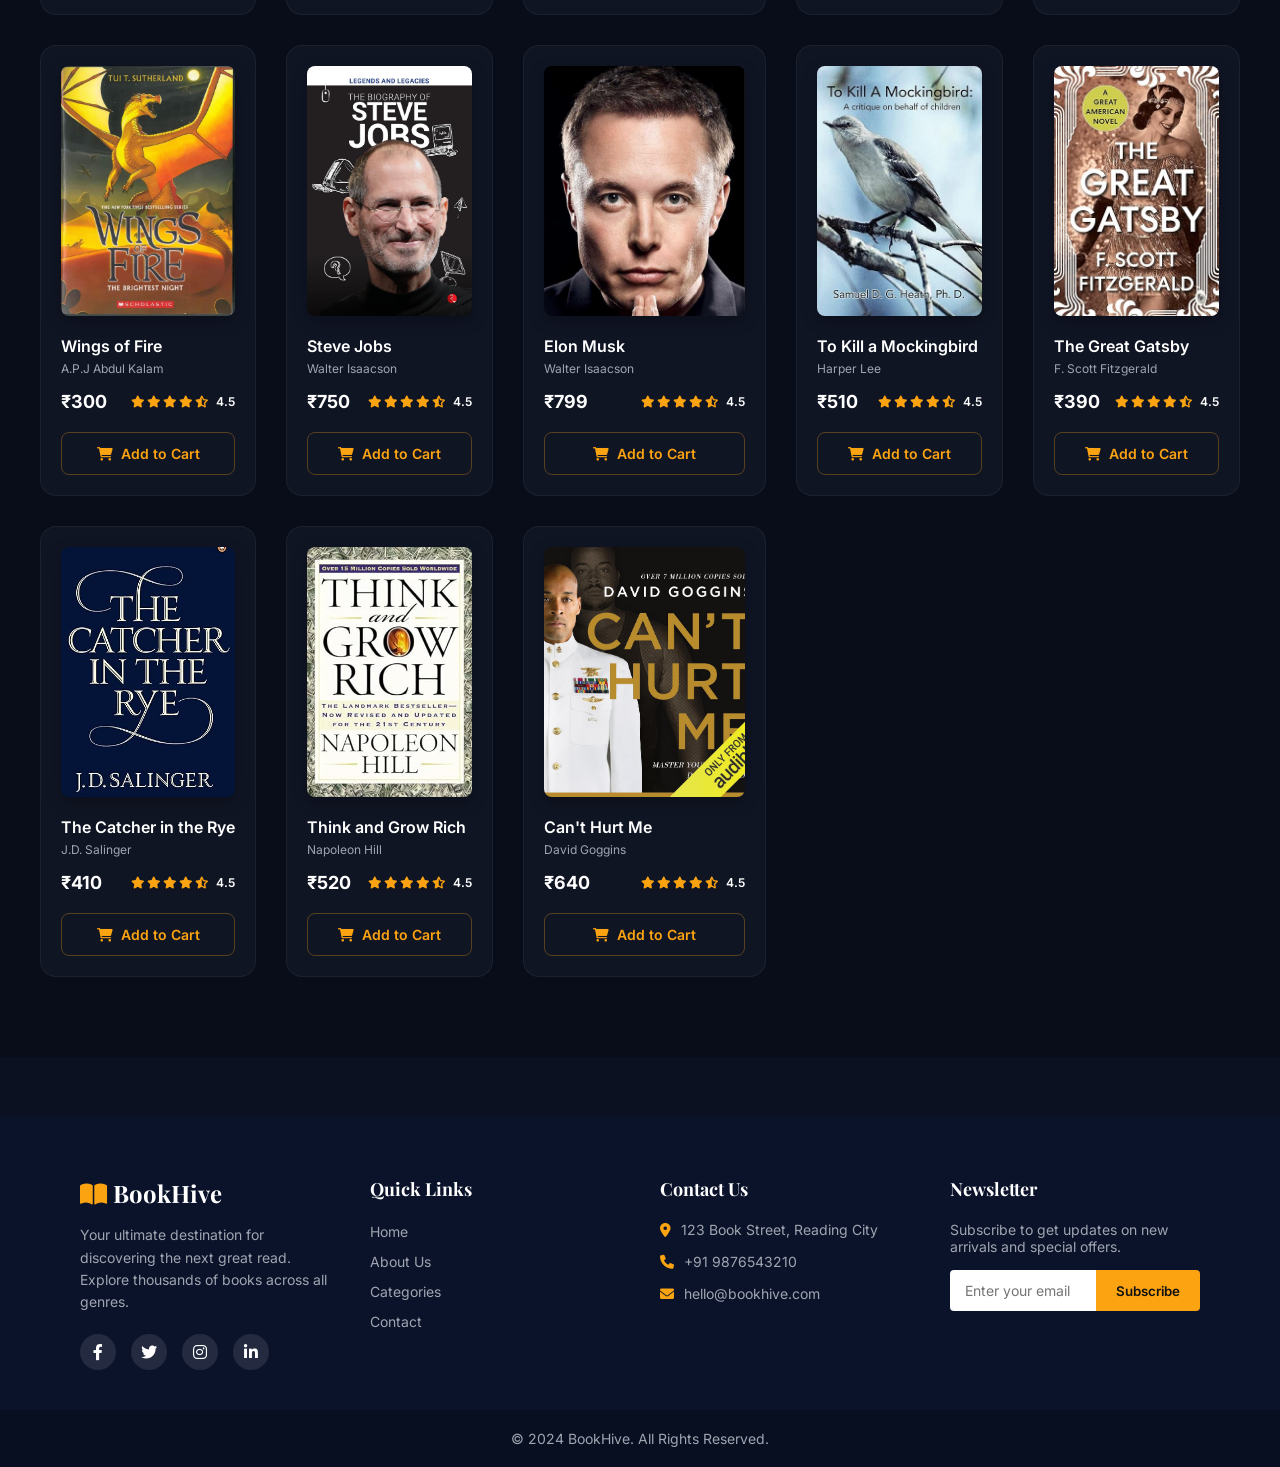
==== commit 73ec07ca: "About us" ====
--- a/books.html
+++ b/books.html
@@ -57,7 +57,7 @@
     </nav>
   </header>
 
-  <section class="premium-books-section" style="padding-top: 180px; min-height: 100vh;">
+  <section class="premium-books-section" style="padding-top: 130px; min-height: 100vh;">
     <div class="premium-books-header">
       <div class="books-header-left">
         <div class="explore-badge"><i class="fas fa-crown"></i> OUR COLLECTION</div>
@@ -66,852 +66,548 @@
       </div>
     </div>
     <div class="premium-books-grid" id="books">
-      <div class="premium-book-card">
-          <div class="card-badge" style="color: #fca311; background: #fca31120;"><i class="fas fa-star"></i> Bestseller</div>
-          <button class="heart-btn"><i class="far fa-heart"></i></button>
-          
-          <div class="premium-img-container">
+      <div class="card">
+          <div class="img-container">
             <img src="books img/1.jpg" alt="Harry Potter">
           </div>
-          
-          <div class="premium-card-content">
-            <h3 class="premium-book-title">Harry Potter</h3>
-            <p class="premium-author">J.K. Rowling</p>
-            
-            <div class="premium-price-rating">
-              <span class="premium-price">₹499</span>
-              <span class="premium-rating"><i class="fas fa-star"></i><i class="fas fa-star"></i><i class="fas fa-star"></i><i class="fas fa-star"></i><i class="fas fa-star-half-alt"></i> <span class="rating-num">4.5</span></span>
-            </div>
-            
-            <button class="premium-add-btn" onclick="addToCart()">
-              <i class="fas fa-shopping-cart"></i> Add to Cart
-            </button>
-          </div>
-        </div>
-
-        <div class="premium-book-card">
-          <div class="card-badge" style="color: #2ed573; background: #2ed57320;"><i class="fas fa-fire"></i> Popular</div>
-          <button class="heart-btn"><i class="far fa-heart"></i></button>
-          
-          <div class="premium-img-container">
+          <div class="card-content">
+            <h3 class="book-title">Harry Potter</h3>
+            <p class="author">J.K. Rowling</p>
+            <div class="price-rating">
+              <span class="price">₹499</span>
+              <span class="rating"><i class="fas fa-star"></i><i class="fas fa-star"></i><i class="fas fa-star"></i><i class="fas fa-star"></i><i class="fas fa-star-half-alt"></i> <span class="rating-num">4.5</span></span>
+            </div>
+            <button class="add-to-cart-btn" onclick="addToCart()"><i class="fas fa-shopping-cart"></i> Add to Cart</button>
+          </div>
+        </div>
+
+        <div class="card">
+          <div class="img-container">
             <img src="books img/2.jpg" alt="The Hobbit">
           </div>
-          
-          <div class="premium-card-content">
-            <h3 class="premium-book-title">The Hobbit</h3>
-            <p class="premium-author">J.R.R Tolkien</p>
-            
-            <div class="premium-price-rating">
-              <span class="premium-price">₹650</span>
-              <span class="premium-rating"><i class="fas fa-star"></i><i class="fas fa-star"></i><i class="fas fa-star"></i><i class="fas fa-star"></i><i class="fas fa-star-half-alt"></i> <span class="rating-num">4.5</span></span>
-            </div>
-            
-            <button class="premium-add-btn" onclick="addToCart()">
-              <i class="fas fa-shopping-cart"></i> Add to Cart
-            </button>
-          </div>
-        </div>
-
-        <div class="premium-book-card">
-          <div class="card-badge" style="color: #9b59b6; background: #9b59b620;"><i class="fas fa-sparkles"></i> New Arrival</div>
-          <button class="heart-btn"><i class="far fa-heart"></i></button>
-          
-          <div class="premium-img-container">
+          <div class="card-content">
+            <h3 class="book-title">The Hobbit</h3>
+            <p class="author">J.R.R Tolkien</p>
+            <div class="price-rating">
+              <span class="price">₹650</span>
+              <span class="rating"><i class="fas fa-star"></i><i class="fas fa-star"></i><i class="fas fa-star"></i><i class="fas fa-star"></i><i class="fas fa-star-half-alt"></i> <span class="rating-num">4.5</span></span>
+            </div>
+            <button class="add-to-cart-btn" onclick="addToCart()"><i class="fas fa-shopping-cart"></i> Add to Cart</button>
+          </div>
+        </div>
+
+        <div class="card">
+          <div class="img-container">
             <img src="books img/3.jpg" alt="Percy Jackson">
           </div>
-          
-          <div class="premium-card-content">
-            <h3 class="premium-book-title">Percy Jackson</h3>
-            <p class="premium-author">Rick Riordan</p>
-            
-            <div class="premium-price-rating">
-              <span class="premium-price">₹450</span>
-              <span class="premium-rating"><i class="fas fa-star"></i><i class="fas fa-star"></i><i class="fas fa-star"></i><i class="fas fa-star"></i><i class="fas fa-star-half-alt"></i> <span class="rating-num">4.5</span></span>
-            </div>
-            
-            <button class="premium-add-btn" onclick="addToCart()">
-              <i class="fas fa-shopping-cart"></i> Add to Cart
-            </button>
-          </div>
-        </div>
-
-        <div class="premium-book-card">
-          <div class="card-badge" style="color: #ff4757; background: #ff475720;"><i class="fas fa-chart-line"></i> Trending</div>
-          <button class="heart-btn"><i class="far fa-heart"></i></button>
-          
-          <div class="premium-img-container">
+          <div class="card-content">
+            <h3 class="book-title">Percy Jackson</h3>
+            <p class="author">Rick Riordan</p>
+            <div class="price-rating">
+              <span class="price">₹450</span>
+              <span class="rating"><i class="fas fa-star"></i><i class="fas fa-star"></i><i class="fas fa-star"></i><i class="fas fa-star"></i><i class="fas fa-star-half-alt"></i> <span class="rating-num">4.5</span></span>
+            </div>
+            <button class="add-to-cart-btn" onclick="addToCart()"><i class="fas fa-shopping-cart"></i> Add to Cart</button>
+          </div>
+        </div>
+
+        <div class="card">
+          <div class="img-container">
             <img src="books img/5.jpg" alt="Life of Pi">
           </div>
-          
-          <div class="premium-card-content">
-            <h3 class="premium-book-title">Life of Pi</h3>
-            <p class="premium-author">Yann Martel</p>
-            
-            <div class="premium-price-rating">
-              <span class="premium-price">₹520</span>
-              <span class="premium-rating"><i class="fas fa-star"></i><i class="fas fa-star"></i><i class="fas fa-star"></i><i class="fas fa-star"></i><i class="fas fa-star-half-alt"></i> <span class="rating-num">4.5</span></span>
-            </div>
-            
-            <button class="premium-add-btn" onclick="addToCart()">
-              <i class="fas fa-shopping-cart"></i> Add to Cart
-            </button>
-          </div>
-        </div>
-
-        <div class="premium-book-card">
-          <div class="card-badge" style="color: #fca311; background: #fca31120;"><i class="fas fa-star"></i> Bestseller</div>
-          <button class="heart-btn"><i class="far fa-heart"></i></button>
-          
-          <div class="premium-img-container">
+          <div class="card-content">
+            <h3 class="book-title">Life of Pi</h3>
+            <p class="author">Yann Martel</p>
+            <div class="price-rating">
+              <span class="price">₹520</span>
+              <span class="rating"><i class="fas fa-star"></i><i class="fas fa-star"></i><i class="fas fa-star"></i><i class="fas fa-star"></i><i class="fas fa-star-half-alt"></i> <span class="rating-num">4.5</span></span>
+            </div>
+            <button class="add-to-cart-btn" onclick="addToCart()"><i class="fas fa-shopping-cart"></i> Add to Cart</button>
+          </div>
+        </div>
+
+        <div class="card">
+          <div class="img-container">
             <img src="books img/6.jpg" alt="Treasure Island">
           </div>
-          
-          <div class="premium-card-content">
-            <h3 class="premium-book-title">Treasure Island</h3>
-            <p class="premium-author">R.L. Stevenson</p>
-            
-            <div class="premium-price-rating">
-              <span class="premium-price">₹350</span>
-              <span class="premium-rating"><i class="fas fa-star"></i><i class="fas fa-star"></i><i class="fas fa-star"></i><i class="fas fa-star"></i><i class="fas fa-star"></i> <span class="rating-num">5.0</span></span>
-            </div>
-            
-            <button class="premium-add-btn" onclick="addToCart()">
-              <i class="fas fa-shopping-cart"></i> Add to Cart
-            </button>
-          </div>
-        </div>
-
-        <div class="premium-book-card">
-          <div class="card-badge" style="color: #2ed573; background: #2ed57320;"><i class="fas fa-fire"></i> Popular</div>
-          <button class="heart-btn"><i class="far fa-heart"></i></button>
-          
-          <div class="premium-img-container">
+          <div class="card-content">
+            <h3 class="book-title">Treasure Island</h3>
+            <p class="author">R.L. Stevenson</p>
+            <div class="price-rating">
+              <span class="price">₹350</span>
+              <span class="rating"><i class="fas fa-star"></i><i class="fas fa-star"></i><i class="fas fa-star"></i><i class="fas fa-star"></i><i class="fas fa-star"></i> <span class="rating-num">5.0</span></span>
+            </div>
+            <button class="add-to-cart-btn" onclick="addToCart()"><i class="fas fa-shopping-cart"></i> Add to Cart</button>
+          </div>
+        </div>
+
+        <div class="card">
+          <div class="img-container">
             <img src="books img/31.jpg" alt="One Indian Girl">
           </div>
-          
-          <div class="premium-card-content">
-            <h3 class="premium-book-title">One Indian Girl</h3>
-            <p class="premium-author">Chetan Bhagat</p>
-            
-            <div class="premium-price-rating">
-              <span class="premium-price">₹320</span>
-              <span class="premium-rating"><i class="fas fa-star"></i><i class="fas fa-star"></i><i class="fas fa-star"></i><i class="fas fa-star"></i><i class="fas fa-star-half-alt"></i> <span class="rating-num">4.5</span></span>
-            </div>
-            
-            <button class="premium-add-btn" onclick="addToCart()">
-              <i class="fas fa-shopping-cart"></i> Add to Cart
-            </button>
-          </div>
-        </div>
-        <div class="premium-book-card">
-          <div class="card-badge" style="color: #9b59b6; background: #9b59b620;"><i class="fas fa-sparkles"></i> New Arrival</div>
-          <button class="heart-btn"><i class="far fa-heart"></i></button>
-          
-          <div class="premium-img-container">
+          <div class="card-content">
+            <h3 class="book-title">One Indian Girl</h3>
+            <p class="author">Chetan Bhagat</p>
+            <div class="price-rating">
+              <span class="price">₹320</span>
+              <span class="rating"><i class="fas fa-star"></i><i class="fas fa-star"></i><i class="fas fa-star"></i><i class="fas fa-star"></i><i class="fas fa-star-half-alt"></i> <span class="rating-num">4.5</span></span>
+            </div>
+            <button class="add-to-cart-btn" onclick="addToCart()"><i class="fas fa-shopping-cart"></i> Add to Cart</button>
+          </div>
+        </div>
+        <div class="card">
+          <div class="img-container">
             <img src="books img/32.jpg" alt="Half Girlfriend">
           </div>
-          
-          <div class="premium-card-content">
-            <h3 class="premium-book-title">Half Girlfriend</h3>
-            <p class="premium-author">Chetan Bhagat</p>
-            
-            <div class="premium-price-rating">
-              <span class="premium-price">₹310</span>
-              <span class="premium-rating"><i class="fas fa-star"></i><i class="fas fa-star"></i><i class="fas fa-star"></i><i class="fas fa-star"></i><i class="fas fa-star-half-alt"></i> <span class="rating-num">4.5</span></span>
-            </div>
-            
-            <button class="premium-add-btn" onclick="addToCart()">
-              <i class="fas fa-shopping-cart"></i> Add to Cart
-            </button>
-          </div>
-        </div>
-<div class="premium-book-card">
-          <div class="card-badge" style="color: #ff4757; background: #ff475720;"><i class="fas fa-chart-line"></i> Trending</div>
-          <button class="heart-btn"><i class="far fa-heart"></i></button>
-          
-          <div class="premium-img-container">
+          <div class="card-content">
+            <h3 class="book-title">Half Girlfriend</h3>
+            <p class="author">Chetan Bhagat</p>
+            <div class="price-rating">
+              <span class="price">₹310</span>
+              <span class="rating"><i class="fas fa-star"></i><i class="fas fa-star"></i><i class="fas fa-star"></i><i class="fas fa-star"></i><i class="fas fa-star-half-alt"></i> <span class="rating-num">4.5</span></span>
+            </div>
+            <button class="add-to-cart-btn" onclick="addToCart()"><i class="fas fa-shopping-cart"></i> Add to Cart</button>
+          </div>
+        </div>
+<div class="card">
+          <div class="img-container">
             <img src="books img/7.jpg" alt="Atomic Habits">
           </div>
-          
-          <div class="premium-card-content">
-            <h3 class="premium-book-title">Atomic Habits</h3>
-            <p class="premium-author">James Clear</p>
-            
-            <div class="premium-price-rating">
-              <span class="premium-price">₹599</span>
-              <span class="premium-rating"><i class="fas fa-star"></i><i class="fas fa-star"></i><i class="fas fa-star"></i><i class="fas fa-star"></i><i class="fas fa-star-half-alt"></i> <span class="rating-num">4.5</span></span>
-            </div>
-            
-            <button class="premium-add-btn" onclick="addToCart()">
-              <i class="fas fa-shopping-cart"></i> Add to Cart
-            </button>
-          </div>
-        </div>
-
-        <div class="premium-book-card">
-          <div class="card-badge" style="color: #fca311; background: #fca31120;"><i class="fas fa-star"></i> Bestseller</div>
-          <button class="heart-btn"><i class="far fa-heart"></i></button>
-          
-          <div class="premium-img-container">
+          <div class="card-content">
+            <h3 class="book-title">Atomic Habits</h3>
+            <p class="author">James Clear</p>
+            <div class="price-rating">
+              <span class="price">₹599</span>
+              <span class="rating"><i class="fas fa-star"></i><i class="fas fa-star"></i><i class="fas fa-star"></i><i class="fas fa-star"></i><i class="fas fa-star-half-alt"></i> <span class="rating-num">4.5</span></span>
+            </div>
+            <button class="add-to-cart-btn" onclick="addToCart()"><i class="fas fa-shopping-cart"></i> Add to Cart</button>
+          </div>
+        </div>
+
+        <div class="card">
+          <div class="img-container">
             <img src="books img/8.jpg" alt="Deep Work">
           </div>
-          
-          <div class="premium-card-content">
-            <h3 class="premium-book-title">Deep Work</h3>
-            <p class="premium-author">Cal Newport</p>
-            
-            <div class="premium-price-rating">
-              <span class="premium-price">₹620</span>
-              <span class="premium-rating"><i class="fas fa-star"></i><i class="fas fa-star"></i><i class="fas fa-star"></i><i class="fas fa-star"></i><i class="fas fa-star-half-alt"></i> <span class="rating-num">4.5</span></span>
-            </div>
-            
-            <button class="premium-add-btn" onclick="addToCart()">
-              <i class="fas fa-shopping-cart"></i> Add to Cart
-            </button>
-          </div>
-        </div>
-
-        <div class="premium-book-card">
-          <div class="card-badge" style="color: #2ed573; background: #2ed57320;"><i class="fas fa-fire"></i> Popular</div>
-          <button class="heart-btn"><i class="far fa-heart"></i></button>
-          
-          <div class="premium-img-container">
+          <div class="card-content">
+            <h3 class="book-title">Deep Work</h3>
+            <p class="author">Cal Newport</p>
+            <div class="price-rating">
+              <span class="price">₹620</span>
+              <span class="rating"><i class="fas fa-star"></i><i class="fas fa-star"></i><i class="fas fa-star"></i><i class="fas fa-star"></i><i class="fas fa-star-half-alt"></i> <span class="rating-num">4.5</span></span>
+            </div>
+            <button class="add-to-cart-btn" onclick="addToCart()"><i class="fas fa-shopping-cart"></i> Add to Cart</button>
+          </div>
+        </div>
+
+        <div class="card">
+          <div class="img-container">
             <img src="books img/9.jpg" alt="The Power of Habit">
           </div>
-          
-          <div class="premium-card-content">
-            <h3 class="premium-book-title">The Power of Habit</h3>
-            <p class="premium-author">Charles Duhigg</p>
-            
-            <div class="premium-price-rating">
-              <span class="premium-price">₹560</span>
-              <span class="premium-rating"><i class="fas fa-star"></i><i class="fas fa-star"></i><i class="fas fa-star"></i><i class="fas fa-star"></i><i class="fas fa-star-half-alt"></i> <span class="rating-num">4.5</span></span>
-            </div>
-            
-            <button class="premium-add-btn" onclick="addToCart()">
-              <i class="fas fa-shopping-cart"></i> Add to Cart
-            </button>
-          </div>
-        </div>
-
-        <div class="premium-book-card">
-          <div class="card-badge" style="color: #9b59b6; background: #9b59b620;"><i class="fas fa-sparkles"></i> New Arrival</div>
-          <button class="heart-btn"><i class="far fa-heart"></i></button>
-          
-          <div class="premium-img-container">
+          <div class="card-content">
+            <h3 class="book-title">The Power of Habit</h3>
+            <p class="author">Charles Duhigg</p>
+            <div class="price-rating">
+              <span class="price">₹560</span>
+              <span class="rating"><i class="fas fa-star"></i><i class="fas fa-star"></i><i class="fas fa-star"></i><i class="fas fa-star"></i><i class="fas fa-star-half-alt"></i> <span class="rating-num">4.5</span></span>
+            </div>
+            <button class="add-to-cart-btn" onclick="addToCart()"><i class="fas fa-shopping-cart"></i> Add to Cart</button>
+          </div>
+        </div>
+
+        <div class="card">
+          <div class="img-container">
             <img src="books img/10.jpg" alt="Ikigai">
           </div>
-          
-          <div class="premium-card-content">
-            <h3 class="premium-book-title">Ikigai</h3>
-            <p class="premium-author">Hector Garcia</p>
-            
-            <div class="premium-price-rating">
-              <span class="premium-price">₹430</span>
-              <span class="premium-rating"><i class="fas fa-star"></i><i class="fas fa-star"></i><i class="fas fa-star"></i><i class="fas fa-star"></i><i class="fas fa-star-half-alt"></i> <span class="rating-num">4.5</span></span>
-            </div>
-            
-            <button class="premium-add-btn" onclick="addToCart()">
-              <i class="fas fa-shopping-cart"></i> Add to Cart
-            </button>
-          </div>
-        </div>
-
-        <div class="premium-book-card">
-          <div class="card-badge" style="color: #ff4757; background: #ff475720;"><i class="fas fa-chart-line"></i> Trending</div>
-          <button class="heart-btn"><i class="far fa-heart"></i></button>
-          
-          <div class="premium-img-container">
+          <div class="card-content">
+            <h3 class="book-title">Ikigai</h3>
+            <p class="author">Hector Garcia</p>
+            <div class="price-rating">
+              <span class="price">₹430</span>
+              <span class="rating"><i class="fas fa-star"></i><i class="fas fa-star"></i><i class="fas fa-star"></i><i class="fas fa-star"></i><i class="fas fa-star-half-alt"></i> <span class="rating-num">4.5</span></span>
+            </div>
+            <button class="add-to-cart-btn" onclick="addToCart()"><i class="fas fa-shopping-cart"></i> Add to Cart</button>
+          </div>
+        </div>
+
+        <div class="card">
+          <div class="img-container">
             <img src="books img/11.jpg" alt="Rich Dad Poor Dad">
           </div>
-          
-          <div class="premium-card-content">
-            <h3 class="premium-book-title">Rich Dad Poor Dad</h3>
-            <p class="premium-author">Robert Kiyosaki</p>
-            
-            <div class="premium-price-rating">
-              <span class="premium-price">₹450</span>
-              <span class="premium-rating"><i class="fas fa-star"></i><i class="fas fa-star"></i><i class="fas fa-star"></i><i class="fas fa-star"></i><i class="fas fa-star-half-alt"></i> <span class="rating-num">4.5</span></span>
-            </div>
-            
-            <button class="premium-add-btn" onclick="addToCart()">
-              <i class="fas fa-shopping-cart"></i> Add to Cart
-            </button>
+          <div class="card-content">
+            <h3 class="book-title">Rich Dad Poor Dad</h3>
+            <p class="author">Robert Kiyosaki</p>
+            <div class="price-rating">
+              <span class="price">₹450</span>
+              <span class="rating"><i class="fas fa-star"></i><i class="fas fa-star"></i><i class="fas fa-star"></i><i class="fas fa-star"></i><i class="fas fa-star-half-alt"></i> <span class="rating-num">4.5</span></span>
+            </div>
+            <button class="add-to-cart-btn" onclick="addToCart()"><i class="fas fa-shopping-cart"></i> Add to Cart</button>
           </div>
         </div>
         
-        <div class="premium-book-card">
-          <div class="card-badge" style="color: #fca311; background: #fca31120;"><i class="fas fa-star"></i> Bestseller</div>
-          <button class="heart-btn"><i class="far fa-heart"></i></button>
-          
-          <div class="premium-img-container">
+        <div class="card">
+          <div class="img-container">
             <img src="books img/12.jpg" alt="The Psychology of Money">
           </div>
-          
-          <div class="premium-card-content">
-            <h3 class="premium-book-title">The Psychology of Money</h3>
-            <p class="premium-author">Morgan Housel</p>
-            
-            <div class="premium-price-rating">
-              <span class="premium-price">₹580</span>
-              <span class="premium-rating"><i class="fas fa-star"></i><i class="fas fa-star"></i><i class="fas fa-star"></i><i class="fas fa-star"></i><i class="fas fa-star-half-alt"></i> <span class="rating-num">4.5</span></span>
-            </div>
-            
-            <button class="premium-add-btn" onclick="addToCart()">
-              <i class="fas fa-shopping-cart"></i> Add to Cart
-            </button>
-          </div>
-        </div>
-
-        <div class="premium-book-card">
-          <div class="card-badge" style="color: #2ed573; background: #2ed57320;"><i class="fas fa-fire"></i> Popular</div>
-          <button class="heart-btn"><i class="far fa-heart"></i></button>
-          
-          <div class="premium-img-container">
+          <div class="card-content">
+            <h3 class="book-title">The Psychology of Money</h3>
+            <p class="author">Morgan Housel</p>
+            <div class="price-rating">
+              <span class="price">₹580</span>
+              <span class="rating"><i class="fas fa-star"></i><i class="fas fa-star"></i><i class="fas fa-star"></i><i class="fas fa-star"></i><i class="fas fa-star-half-alt"></i> <span class="rating-num">4.5</span></span>
+            </div>
+            <button class="add-to-cart-btn" onclick="addToCart()"><i class="fas fa-shopping-cart"></i> Add to Cart</button>
+          </div>
+        </div>
+
+        <div class="card">
+          <div class="img-container">
             <img src="books img/38.jpg" alt="Start With Why">
           </div>
-          
-          <div class="premium-card-content">
-            <h3 class="premium-book-title">Start With Why</h3>
-            <p class="premium-author">Simon Sinek</p>
-            
-            <div class="premium-price-rating">
-              <span class="premium-price">₹520</span>
-              <span class="premium-rating"><i class="fas fa-star"></i><i class="fas fa-star"></i><i class="fas fa-star"></i><i class="fas fa-star"></i><i class="fas fa-star-half-alt"></i> <span class="rating-num">4.5</span></span>
-            </div>
-            
-            <button class="premium-add-btn" onclick="addToCart()">
-              <i class="fas fa-shopping-cart"></i> Add to Cart
-            </button>
-          </div>
-        </div>
-        <div class="premium-book-card">
-          <div class="card-badge" style="color: #9b59b6; background: #9b59b620;"><i class="fas fa-sparkles"></i> New Arrival</div>
-          <button class="heart-btn"><i class="far fa-heart"></i></button>
-          
-          <div class="premium-img-container">
+          <div class="card-content">
+            <h3 class="book-title">Start With Why</h3>
+            <p class="author">Simon Sinek</p>
+            <div class="price-rating">
+              <span class="price">₹520</span>
+              <span class="rating"><i class="fas fa-star"></i><i class="fas fa-star"></i><i class="fas fa-star"></i><i class="fas fa-star"></i><i class="fas fa-star-half-alt"></i> <span class="rating-num">4.5</span></span>
+            </div>
+            <button class="add-to-cart-btn" onclick="addToCart()"><i class="fas fa-shopping-cart"></i> Add to Cart</button>
+          </div>
+        </div>
+        <div class="card">
+          <div class="img-container">
             <img src="books img/39.jpg" alt="Zero to One">
           </div>
-          
-          <div class="premium-card-content">
-            <h3 class="premium-book-title">Zero to One</h3>
-            <p class="premium-author">Peter Thiel</p>
-            
-            <div class="premium-price-rating">
-              <span class="premium-price">₹480</span>
-              <span class="premium-rating"><i class="fas fa-star"></i><i class="fas fa-star"></i><i class="fas fa-star"></i><i class="fas fa-star"></i><i class="fas fa-star-half-alt"></i> <span class="rating-num">4.5</span></span>
-            </div>
-            
-            <button class="premium-add-btn" onclick="addToCart()">
-              <i class="fas fa-shopping-cart"></i> Add to Cart
-            </button>
-          </div>
-        </div>
-        <div class="premium-book-card">
-          <div class="card-badge" style="color: #ff4757; background: #ff475720;"><i class="fas fa-chart-line"></i> Trending</div>
-          <button class="heart-btn"><i class="far fa-heart"></i></button>
-          
-          <div class="premium-img-container">
+          <div class="card-content">
+            <h3 class="book-title">Zero to One</h3>
+            <p class="author">Peter Thiel</p>
+            <div class="price-rating">
+              <span class="price">₹480</span>
+              <span class="rating"><i class="fas fa-star"></i><i class="fas fa-star"></i><i class="fas fa-star"></i><i class="fas fa-star"></i><i class="fas fa-star-half-alt"></i> <span class="rating-num">4.5</span></span>
+            </div>
+            <button class="add-to-cart-btn" onclick="addToCart()"><i class="fas fa-shopping-cart"></i> Add to Cart</button>
+          </div>
+        </div>
+        <div class="card">
+          <div class="img-container">
             <img src="books img/40.jpg" alt="The Lean Startup">
           </div>
-          
-          <div class="premium-card-content">
-            <h3 class="premium-book-title">The Lean Startup</h3>
-            <p class="premium-author">Eric Ries</p>
-            
-            <div class="premium-price-rating">
-              <span class="premium-price">₹610</span>
-              <span class="premium-rating"><i class="fas fa-star"></i><i class="fas fa-star"></i><i class="fas fa-star"></i><i class="fas fa-star"></i><i class="fas fa-star-half-alt"></i> <span class="rating-num">4.5</span></span>
-            </div>
-            
-            <button class="premium-add-btn" onclick="addToCart()">
-              <i class="fas fa-shopping-cart"></i> Add to Cart
-            </button>
-          </div>
-        </div>
-<div class="premium-book-card">
-          <div class="card-badge" style="color: #fca311; background: #fca31120;"><i class="fas fa-star"></i> Bestseller</div>
-          <button class="heart-btn"><i class="far fa-heart"></i></button>
-          
-          <div class="premium-img-container">
+          <div class="card-content">
+            <h3 class="book-title">The Lean Startup</h3>
+            <p class="author">Eric Ries</p>
+            <div class="price-rating">
+              <span class="price">₹610</span>
+              <span class="rating"><i class="fas fa-star"></i><i class="fas fa-star"></i><i class="fas fa-star"></i><i class="fas fa-star"></i><i class="fas fa-star-half-alt"></i> <span class="rating-num">4.5</span></span>
+            </div>
+            <button class="add-to-cart-btn" onclick="addToCart()"><i class="fas fa-shopping-cart"></i> Add to Cart</button>
+          </div>
+        </div>
+<div class="card">
+          <div class="img-container">
             <img src="books img/14.jpg" alt="Sherlock Holmes">
           </div>
-          
-          <div class="premium-card-content">
-            <h3 class="premium-book-title">Sherlock Holmes</h3>
-            <p class="premium-author">Arthur Conan Doyle</p>
-            
-            <div class="premium-price-rating">
-              <span class="premium-price">₹499</span>
-              <span class="premium-rating"><i class="fas fa-star"></i><i class="fas fa-star"></i><i class="fas fa-star"></i><i class="fas fa-star"></i><i class="fas fa-star-half-alt"></i> <span class="rating-num">4.5</span></span>
-            </div>
-            
-            <button class="premium-add-btn" onclick="addToCart()">
-              <i class="fas fa-shopping-cart"></i> Add to Cart
-            </button>
-          </div>
-        </div>
-
-        <div class="premium-book-card">
-          <div class="card-badge" style="color: #2ed573; background: #2ed57320;"><i class="fas fa-fire"></i> Popular</div>
-          <button class="heart-btn"><i class="far fa-heart"></i></button>
-          
-          <div class="premium-img-container">
+          <div class="card-content">
+            <h3 class="book-title">Sherlock Holmes</h3>
+            <p class="author">Arthur Conan Doyle</p>
+            <div class="price-rating">
+              <span class="price">₹499</span>
+              <span class="rating"><i class="fas fa-star"></i><i class="fas fa-star"></i><i class="fas fa-star"></i><i class="fas fa-star"></i><i class="fas fa-star-half-alt"></i> <span class="rating-num">4.5</span></span>
+            </div>
+            <button class="add-to-cart-btn" onclick="addToCart()"><i class="fas fa-shopping-cart"></i> Add to Cart</button>
+          </div>
+        </div>
+
+        <div class="card">
+          <div class="img-container">
             <img src="books img/15.jpg" alt="The Silent Patient">
           </div>
-          
-          <div class="premium-card-content">
-            <h3 class="premium-book-title">The Silent Patient</h3>
-            <p class="premium-author">Alex Michaelides</p>
-            
-            <div class="premium-price-rating">
-              <span class="premium-price">₹480</span>
-              <span class="premium-rating"><i class="fas fa-star"></i><i class="fas fa-star"></i><i class="fas fa-star"></i><i class="fas fa-star"></i><i class="fas fa-star-half-alt"></i> <span class="rating-num">4.5</span></span>
-            </div>
-            
-            <button class="premium-add-btn" onclick="addToCart()">
-              <i class="fas fa-shopping-cart"></i> Add to Cart
-            </button>
-          </div>
-        </div>
-<div class="premium-book-card">
-          <div class="card-badge" style="color: #9b59b6; background: #9b59b620;"><i class="fas fa-sparkles"></i> New Arrival</div>
-          <button class="heart-btn"><i class="far fa-heart"></i></button>
-          
-          <div class="premium-img-container">
+          <div class="card-content">
+            <h3 class="book-title">The Silent Patient</h3>
+            <p class="author">Alex Michaelides</p>
+            <div class="price-rating">
+              <span class="price">₹480</span>
+              <span class="rating"><i class="fas fa-star"></i><i class="fas fa-star"></i><i class="fas fa-star"></i><i class="fas fa-star"></i><i class="fas fa-star-half-alt"></i> <span class="rating-num">4.5</span></span>
+            </div>
+            <button class="add-to-cart-btn" onclick="addToCart()"><i class="fas fa-shopping-cart"></i> Add to Cart</button>
+          </div>
+        </div>
+<div class="card">
+          <div class="img-container">
             <img src="books img/16.jpg" alt="Gone Girl">
           </div>
-          
-          <div class="premium-card-content">
-            <h3 class="premium-book-title">Gone Girl</h3>
-            <p class="premium-author">Gillian Flynn</p>
-            
-            <div class="premium-price-rating">
-              <span class="premium-price">₹540</span>
-              <span class="premium-rating"><i class="fas fa-star"></i><i class="fas fa-star"></i><i class="fas fa-star"></i><i class="fas fa-star"></i><i class="fas fa-star-half-alt"></i> <span class="rating-num">4.5</span></span>
-            </div>
-            
-            <button class="premium-add-btn" onclick="addToCart()">
-              <i class="fas fa-shopping-cart"></i> Add to Cart
-            </button>
-          </div>
-        </div>
-        <div class="premium-book-card">
-          <div class="card-badge" style="color: #ff4757; background: #ff475720;"><i class="fas fa-chart-line"></i> Trending</div>
-          <button class="heart-btn"><i class="far fa-heart"></i></button>
-          
-          <div class="premium-img-container">
+          <div class="card-content">
+            <h3 class="book-title">Gone Girl</h3>
+            <p class="author">Gillian Flynn</p>
+            <div class="price-rating">
+              <span class="price">₹540</span>
+              <span class="rating"><i class="fas fa-star"></i><i class="fas fa-star"></i><i class="fas fa-star"></i><i class="fas fa-star"></i><i class="fas fa-star-half-alt"></i> <span class="rating-num">4.5</span></span>
+            </div>
+            <button class="add-to-cart-btn" onclick="addToCart()"><i class="fas fa-shopping-cart"></i> Add to Cart</button>
+          </div>
+        </div>
+        <div class="card">
+          <div class="img-container">
             <img src="books img/17.jpg" alt="The Da Vinci Code">
           </div>
-          
-          <div class="premium-card-content">
-            <h3 class="premium-book-title">The Da Vinci Code</h3>
-            <p class="premium-author">Dan Brown</p>
-            
-            <div class="premium-price-rating">
-              <span class="premium-price">₹540</span>
-              <span class="premium-rating"><i class="fas fa-star"></i><i class="fas fa-star"></i><i class="fas fa-star"></i><i class="fas fa-star"></i><i class="fas fa-star-half-alt"></i> <span class="rating-num">4.5</span></span>
-            </div>
-            
-            <button class="premium-add-btn" onclick="addToCart()">
-              <i class="fas fa-shopping-cart"></i> Add to Cart
-            </button>
-          </div>
-        </div>
-        <div class="premium-book-card">
-          <div class="card-badge" style="color: #fca311; background: #fca31120;"><i class="fas fa-star"></i> Bestseller</div>
-          <button class="heart-btn"><i class="far fa-heart"></i></button>
-          
-          <div class="premium-img-container">
+          <div class="card-content">
+            <h3 class="book-title">The Da Vinci Code</h3>
+            <p class="author">Dan Brown</p>
+            <div class="price-rating">
+              <span class="price">₹540</span>
+              <span class="rating"><i class="fas fa-star"></i><i class="fas fa-star"></i><i class="fas fa-star"></i><i class="fas fa-star"></i><i class="fas fa-star-half-alt"></i> <span class="rating-num">4.5</span></span>
+            </div>
+            <button class="add-to-cart-btn" onclick="addToCart()"><i class="fas fa-shopping-cart"></i> Add to Cart</button>
+          </div>
+        </div>
+        <div class="card">
+          <div class="img-container">
             <img src="books img/18.jpg" alt="Inferno">
           </div>
-          
-          <div class="premium-card-content">
-            <h3 class="premium-book-title">Inferno</h3>
-            <p class="premium-author">Dan Brown</p>
-            
-            <div class="premium-price-rating">
-              <span class="premium-price">₹500</span>
-              <span class="premium-rating"><i class="fas fa-star"></i><i class="fas fa-star"></i><i class="fas fa-star"></i><i class="fas fa-star"></i><i class="fas fa-star"></i> <span class="rating-num">5.0</span></span>
-            </div>
-            
-            <button class="premium-add-btn" onclick="addToCart()">
-              <i class="fas fa-shopping-cart"></i> Add to Cart
-            </button>
-          </div>
-        </div>
-<div class="premium-book-card">
-          <div class="card-badge" style="color: #2ed573; background: #2ed57320;"><i class="fas fa-fire"></i> Popular</div>
-          <button class="heart-btn"><i class="far fa-heart"></i></button>
-          
-          <div class="premium-img-container">
+          <div class="card-content">
+            <h3 class="book-title">Inferno</h3>
+            <p class="author">Dan Brown</p>
+            <div class="price-rating">
+              <span class="price">₹500</span>
+              <span class="rating"><i class="fas fa-star"></i><i class="fas fa-star"></i><i class="fas fa-star"></i><i class="fas fa-star"></i><i class="fas fa-star"></i> <span class="rating-num">5.0</span></span>
+            </div>
+            <button class="add-to-cart-btn" onclick="addToCart()"><i class="fas fa-shopping-cart"></i> Add to Cart</button>
+          </div>
+        </div>
+<div class="card">
+          <div class="img-container">
             <img src="books img/19.jpg" alt="Verity">
           </div>
-          
-          <div class="premium-card-content">
-            <h3 class="premium-book-title">Verity</h3>
-            <p class="premium-author">Colleen Hoover</p>
-            
-            <div class="premium-price-rating">
-              <span class="premium-price">₹460</span>
-              <span class="premium-rating"><i class="fas fa-star"></i><i class="fas fa-star"></i><i class="fas fa-star"></i><i class="fas fa-star"></i><i class="fas fa-star-half-alt"></i> <span class="rating-num">4.5</span></span>
-            </div>
-            
-            <button class="premium-add-btn" onclick="addToCart()">
-              <i class="fas fa-shopping-cart"></i> Add to Cart
-            </button>
-          </div>
-        </div>
-        <div class="premium-book-card">
-          <div class="card-badge" style="color: #9b59b6; background: #9b59b620;"><i class="fas fa-sparkles"></i> New Arrival</div>
-          <button class="heart-btn"><i class="far fa-heart"></i></button>
-          
-          <div class="premium-img-container">
+          <div class="card-content">
+            <h3 class="book-title">Verity</h3>
+            <p class="author">Colleen Hoover</p>
+            <div class="price-rating">
+              <span class="price">₹460</span>
+              <span class="rating"><i class="fas fa-star"></i><i class="fas fa-star"></i><i class="fas fa-star"></i><i class="fas fa-star"></i><i class="fas fa-star-half-alt"></i> <span class="rating-num">4.5</span></span>
+            </div>
+            <button class="add-to-cart-btn" onclick="addToCart()"><i class="fas fa-shopping-cart"></i> Add to Cart</button>
+          </div>
+        </div>
+        <div class="card">
+          <div class="img-container">
             <img src="books img/20.jpg" alt="It Ends With Us">
           </div>
-          
-          <div class="premium-card-content">
-            <h3 class="premium-book-title">It Ends With Us</h3>
-            <p class="premium-author">Colleen Hoover</p>
-            
-            <div class="premium-price-rating">
-              <span class="premium-price">₹550</span>
-              <span class="premium-rating"><i class="fas fa-star"></i><i class="fas fa-star"></i><i class="fas fa-star"></i><i class="fas fa-star"></i><i class="fas fa-star-half-alt"></i> <span class="rating-num">4.5</span></span>
-            </div>
-            
-            <button class="premium-add-btn" onclick="addToCart()">
-              <i class="fas fa-shopping-cart"></i> Add to Cart
-            </button>
-          </div>
-        </div>
-        <div class="premium-book-card">
-          <div class="card-badge" style="color: #ff4757; background: #ff475720;"><i class="fas fa-chart-line"></i> Trending</div>
-          <button class="heart-btn"><i class="far fa-heart"></i></button>
-          
-          <div class="premium-img-container">
+          <div class="card-content">
+            <h3 class="book-title">It Ends With Us</h3>
+            <p class="author">Colleen Hoover</p>
+            <div class="price-rating">
+              <span class="price">₹550</span>
+              <span class="rating"><i class="fas fa-star"></i><i class="fas fa-star"></i><i class="fas fa-star"></i><i class="fas fa-star"></i><i class="fas fa-star-half-alt"></i> <span class="rating-num">4.5</span></span>
+            </div>
+            <button class="add-to-cart-btn" onclick="addToCart()"><i class="fas fa-shopping-cart"></i> Add to Cart</button>
+          </div>
+        </div>
+        <div class="card">
+          <div class="img-container">
             <img src="books img/21.jpg" alt="Pride and Prejudice">
           </div>
-          
-          <div class="premium-card-content">
-            <h3 class="premium-book-title">Pride and Prejudice</h3>
-            <p class="premium-author">Jane Austen</p>
-            
-            <div class="premium-price-rating">
-              <span class="premium-price">₹440</span>
-              <span class="premium-rating"><i class="fas fa-star"></i><i class="fas fa-star"></i><i class="fas fa-star"></i><i class="fas fa-star"></i><i class="fas fa-star-half-alt"></i> <span class="rating-num">4.5</span></span>
-            </div>
-            
-            <button class="premium-add-btn" onclick="addToCart()">
-              <i class="fas fa-shopping-cart"></i> Add to Cart
-            </button>
-          </div>
-        </div>
-        <div class="premium-book-card">
-          <div class="card-badge" style="color: #fca311; background: #fca31120;"><i class="fas fa-star"></i> Bestseller</div>
-          <button class="heart-btn"><i class="far fa-heart"></i></button>
-          
-          <div class="premium-img-container">
+          <div class="card-content">
+            <h3 class="book-title">Pride and Prejudice</h3>
+            <p class="author">Jane Austen</p>
+            <div class="price-rating">
+              <span class="price">₹440</span>
+              <span class="rating"><i class="fas fa-star"></i><i class="fas fa-star"></i><i class="fas fa-star"></i><i class="fas fa-star"></i><i class="fas fa-star-half-alt"></i> <span class="rating-num">4.5</span></span>
+            </div>
+            <button class="add-to-cart-btn" onclick="addToCart()"><i class="fas fa-shopping-cart"></i> Add to Cart</button>
+          </div>
+        </div>
+        <div class="card">
+          <div class="img-container">
             <img src="books img/22.jpg" alt="Me Before You">
           </div>
-          
-          <div class="premium-card-content">
-            <h3 class="premium-book-title">Me Before You</h3>
-            <p class="premium-author">Jojo Moyes</p>
-            
-            <div class="premium-price-rating">
-              <span class="premium-price">₹510</span>
-              <span class="premium-rating"><i class="fas fa-star"></i><i class="fas fa-star"></i><i class="fas fa-star"></i><i class="fas fa-star"></i><i class="fas fa-star-half-alt"></i> <span class="rating-num">4.5</span></span>
-            </div>
-            
-            <button class="premium-add-btn" onclick="addToCart()">
-              <i class="fas fa-shopping-cart"></i> Add to Cart
-            </button>
-          </div>
-        </div>
-<div class="premium-book-card">
-          <div class="card-badge" style="color: #2ed573; background: #2ed57320;"><i class="fas fa-fire"></i> Popular</div>
-          <button class="heart-btn"><i class="far fa-heart"></i></button>
-          
-          <div class="premium-img-container">
+          <div class="card-content">
+            <h3 class="book-title">Me Before You</h3>
+            <p class="author">Jojo Moyes</p>
+            <div class="price-rating">
+              <span class="price">₹510</span>
+              <span class="rating"><i class="fas fa-star"></i><i class="fas fa-star"></i><i class="fas fa-star"></i><i class="fas fa-star"></i><i class="fas fa-star-half-alt"></i> <span class="rating-num">4.5</span></span>
+            </div>
+            <button class="add-to-cart-btn" onclick="addToCart()"><i class="fas fa-shopping-cart"></i> Add to Cart</button>
+          </div>
+        </div>
+<div class="card">
+          <div class="img-container">
             <img src="books img/23.jpg" alt="1984">
           </div>
-          
-          <div class="premium-card-content">
-            <h3 class="premium-book-title">1984</h3>
-            <p class="premium-author">George Orwell</p>
-            
-            <div class="premium-price-rating">
-              <span class="premium-price">₹470</span>
-              <span class="premium-rating"><i class="fas fa-star"></i><i class="fas fa-star"></i><i class="fas fa-star"></i><i class="fas fa-star"></i><i class="fas fa-star-half-alt"></i> <span class="rating-num">4.5</span></span>
-            </div>
-            
-            <button class="premium-add-btn" onclick="addToCart()">
-              <i class="fas fa-shopping-cart"></i> Add to Cart
-            </button>
-          </div>
-        </div>
-        <div class="premium-book-card">
-          <div class="card-badge" style="color: #9b59b6; background: #9b59b620;"><i class="fas fa-sparkles"></i> New Arrival</div>
-          <button class="heart-btn"><i class="far fa-heart"></i></button>
-          
-          <div class="premium-img-container">
+          <div class="card-content">
+            <h3 class="book-title">1984</h3>
+            <p class="author">George Orwell</p>
+            <div class="price-rating">
+              <span class="price">₹470</span>
+              <span class="rating"><i class="fas fa-star"></i><i class="fas fa-star"></i><i class="fas fa-star"></i><i class="fas fa-star"></i><i class="fas fa-star-half-alt"></i> <span class="rating-num">4.5</span></span>
+            </div>
+            <button class="add-to-cart-btn" onclick="addToCart()"><i class="fas fa-shopping-cart"></i> Add to Cart</button>
+          </div>
+        </div>
+        <div class="card">
+          <div class="img-container">
             <img src="books img/24.jpg" alt="Dune">
           </div>
-          
-          <div class="premium-card-content">
-            <h3 class="premium-book-title">Dune</h3>
-            <p class="premium-author">Frank Herbert</p>
-            
-            <div class="premium-price-rating">
-              <span class="premium-price">₹780</span>
-              <span class="premium-rating"><i class="fas fa-star"></i><i class="fas fa-star"></i><i class="fas fa-star"></i><i class="fas fa-star"></i><i class="fas fa-star-half-alt"></i> <span class="rating-num">4.5</span></span>
-            </div>
-            
-            <button class="premium-add-btn" onclick="addToCart()">
-              <i class="fas fa-shopping-cart"></i> Add to Cart
-            </button>
-          </div>
-        </div>
-        <div class="premium-book-card">
-          <div class="card-badge" style="color: #ff4757; background: #ff475720;"><i class="fas fa-chart-line"></i> Trending</div>
-          <button class="heart-btn"><i class="far fa-heart"></i></button>
-          
-          <div class="premium-img-container">
+          <div class="card-content">
+            <h3 class="book-title">Dune</h3>
+            <p class="author">Frank Herbert</p>
+            <div class="price-rating">
+              <span class="price">₹780</span>
+              <span class="rating"><i class="fas fa-star"></i><i class="fas fa-star"></i><i class="fas fa-star"></i><i class="fas fa-star"></i><i class="fas fa-star-half-alt"></i> <span class="rating-num">4.5</span></span>
+            </div>
+            <button class="add-to-cart-btn" onclick="addToCart()"><i class="fas fa-shopping-cart"></i> Add to Cart</button>
+          </div>
+        </div>
+        <div class="card">
+          <div class="img-container">
             <img src="books img/25.jpg" alt="The Martian">
           </div>
-          
-          <div class="premium-card-content">
-            <h3 class="premium-book-title">The Martian</h3>
-            <p class="premium-author">Andy Weir</p>
-            
-            <div class="premium-price-rating">
-              <span class="premium-price">₹690</span>
-              <span class="premium-rating"><i class="fas fa-star"></i><i class="fas fa-star"></i><i class="fas fa-star"></i><i class="fas fa-star"></i><i class="fas fa-star-half-alt"></i> <span class="rating-num">4.5</span></span>
-            </div>
-            
-            <button class="premium-add-btn" onclick="addToCart()">
-              <i class="fas fa-shopping-cart"></i> Add to Cart
-            </button>
-          </div>
-        </div>
-<div class="premium-book-card">
-          <div class="card-badge" style="color: #fca311; background: #fca31120;"><i class="fas fa-star"></i> Bestseller</div>
-          <button class="heart-btn"><i class="far fa-heart"></i></button>
-          
-          <div class="premium-img-container">
+          <div class="card-content">
+            <h3 class="book-title">The Martian</h3>
+            <p class="author">Andy Weir</p>
+            <div class="price-rating">
+              <span class="price">₹690</span>
+              <span class="rating"><i class="fas fa-star"></i><i class="fas fa-star"></i><i class="fas fa-star"></i><i class="fas fa-star"></i><i class="fas fa-star-half-alt"></i> <span class="rating-num">4.5</span></span>
+            </div>
+            <button class="add-to-cart-btn" onclick="addToCart()"><i class="fas fa-shopping-cart"></i> Add to Cart</button>
+          </div>
+        </div>
+<div class="card">
+          <div class="img-container">
             <img src="books img/26.jpg" alt="Sapiens">
           </div>
-          
-          <div class="premium-card-content">
-            <h3 class="premium-book-title">Sapiens</h3>
-            <p class="premium-author">Yuval Noah Harari</p>
-            
-            <div class="premium-price-rating">
-              <span class="premium-price">₹699</span>
-              <span class="premium-rating"><i class="fas fa-star"></i><i class="fas fa-star"></i><i class="fas fa-star"></i><i class="fas fa-star"></i><i class="fas fa-star-half-alt"></i> <span class="rating-num">4.5</span></span>
-            </div>
-            
-            <button class="premium-add-btn" onclick="addToCart()">
-              <i class="fas fa-shopping-cart"></i> Add to Cart
-            </button>
-          </div>
-        </div>
-        <div class="premium-book-card">
-          <div class="card-badge" style="color: #2ed573; background: #2ed57320;"><i class="fas fa-fire"></i> Popular</div>
-          <button class="heart-btn"><i class="far fa-heart"></i></button>
-          
-          <div class="premium-img-container">
+          <div class="card-content">
+            <h3 class="book-title">Sapiens</h3>
+            <p class="author">Yuval Noah Harari</p>
+            <div class="price-rating">
+              <span class="price">₹699</span>
+              <span class="rating"><i class="fas fa-star"></i><i class="fas fa-star"></i><i class="fas fa-star"></i><i class="fas fa-star"></i><i class="fas fa-star-half-alt"></i> <span class="rating-num">4.5</span></span>
+            </div>
+            <button class="add-to-cart-btn" onclick="addToCart()"><i class="fas fa-shopping-cart"></i> Add to Cart</button>
+          </div>
+        </div>
+        <div class="card">
+          <div class="img-container">
             <img src="books img/27.jpg" alt="Homo Deus">
           </div>
-          
-          <div class="premium-card-content">
-            <h3 class="premium-book-title">Homo Deus</h3>
-            <p class="premium-author">Yuval Noah Harari</p>
-            
-            <div class="premium-price-rating">
-              <span class="premium-price">₹720</span>
-              <span class="premium-rating"><i class="fas fa-star"></i><i class="fas fa-star"></i><i class="fas fa-star"></i><i class="fas fa-star"></i><i class="fas fa-star-half-alt"></i> <span class="rating-num">4.5</span></span>
-            </div>
-            
-            <button class="premium-add-btn" onclick="addToCart()">
-              <i class="fas fa-shopping-cart"></i> Add to Cart
-            </button>
-          </div>
-        </div>
-<div class="premium-book-card">
-          <div class="card-badge" style="color: #9b59b6; background: #9b59b620;"><i class="fas fa-sparkles"></i> New Arrival</div>
-          <button class="heart-btn"><i class="far fa-heart"></i></button>
-          
-          <div class="premium-img-container">
+          <div class="card-content">
+            <h3 class="book-title">Homo Deus</h3>
+            <p class="author">Yuval Noah Harari</p>
+            <div class="price-rating">
+              <span class="price">₹720</span>
+              <span class="rating"><i class="fas fa-star"></i><i class="fas fa-star"></i><i class="fas fa-star"></i><i class="fas fa-star"></i><i class="fas fa-star-half-alt"></i> <span class="rating-num">4.5</span></span>
+            </div>
+            <button class="add-to-cart-btn" onclick="addToCart()"><i class="fas fa-shopping-cart"></i> Add to Cart</button>
+          </div>
+        </div>
+<div class="card">
+          <div class="img-container">
             <img src="books img/28.jpg" alt="Wings of Fire">
           </div>
-          
-          <div class="premium-card-content">
-            <h3 class="premium-book-title">Wings of Fire</h3>
-            <p class="premium-author">A.P.J Abdul Kalam</p>
-            
-            <div class="premium-price-rating">
-              <span class="premium-price">₹300</span>
-              <span class="premium-rating"><i class="fas fa-star"></i><i class="fas fa-star"></i><i class="fas fa-star"></i><i class="fas fa-star"></i><i class="fas fa-star-half-alt"></i> <span class="rating-num">4.5</span></span>
-            </div>
-            
-            <button class="premium-add-btn" onclick="addToCart()">
-              <i class="fas fa-shopping-cart"></i> Add to Cart
-            </button>
-          </div>
-        </div>
-        <div class="premium-book-card">
-          <div class="card-badge" style="color: #ff4757; background: #ff475720;"><i class="fas fa-chart-line"></i> Trending</div>
-          <button class="heart-btn"><i class="far fa-heart"></i></button>
-          
-          <div class="premium-img-container">
+          <div class="card-content">
+            <h3 class="book-title">Wings of Fire</h3>
+            <p class="author">A.P.J Abdul Kalam</p>
+            <div class="price-rating">
+              <span class="price">₹300</span>
+              <span class="rating"><i class="fas fa-star"></i><i class="fas fa-star"></i><i class="fas fa-star"></i><i class="fas fa-star"></i><i class="fas fa-star-half-alt"></i> <span class="rating-num">4.5</span></span>
+            </div>
+            <button class="add-to-cart-btn" onclick="addToCart()"><i class="fas fa-shopping-cart"></i> Add to Cart</button>
+          </div>
+        </div>
+        <div class="card">
+          <div class="img-container">
             <img src="books img/29.jpg" alt="Steve Jobs">
           </div>
-          
-          <div class="premium-card-content">
-            <h3 class="premium-book-title">Steve Jobs</h3>
-            <p class="premium-author">Walter Isaacson</p>
-            
-            <div class="premium-price-rating">
-              <span class="premium-price">₹750</span>
-              <span class="premium-rating"><i class="fas fa-star"></i><i class="fas fa-star"></i><i class="fas fa-star"></i><i class="fas fa-star"></i><i class="fas fa-star-half-alt"></i> <span class="rating-num">4.5</span></span>
-            </div>
-            
-            <button class="premium-add-btn" onclick="addToCart()">
-              <i class="fas fa-shopping-cart"></i> Add to Cart
-            </button>
-          </div>
-        </div>
-        <div class="premium-book-card">
-          <div class="card-badge" style="color: #fca311; background: #fca31120;"><i class="fas fa-star"></i> Bestseller</div>
-          <button class="heart-btn"><i class="far fa-heart"></i></button>
-          
-          <div class="premium-img-container">
+          <div class="card-content">
+            <h3 class="book-title">Steve Jobs</h3>
+            <p class="author">Walter Isaacson</p>
+            <div class="price-rating">
+              <span class="price">₹750</span>
+              <span class="rating"><i class="fas fa-star"></i><i class="fas fa-star"></i><i class="fas fa-star"></i><i class="fas fa-star"></i><i class="fas fa-star-half-alt"></i> <span class="rating-num">4.5</span></span>
+            </div>
+            <button class="add-to-cart-btn" onclick="addToCart()"><i class="fas fa-shopping-cart"></i> Add to Cart</button>
+          </div>
+        </div>
+        <div class="card">
+          <div class="img-container">
             <img src="books img/30.jpg" alt="Elon Musk">
           </div>
-          
-          <div class="premium-card-content">
-            <h3 class="premium-book-title">Elon Musk</h3>
-            <p class="premium-author">Walter Isaacson</p>
-            
-            <div class="premium-price-rating">
-              <span class="premium-price">₹799</span>
-              <span class="premium-rating"><i class="fas fa-star"></i><i class="fas fa-star"></i><i class="fas fa-star"></i><i class="fas fa-star"></i><i class="fas fa-star-half-alt"></i> <span class="rating-num">4.5</span></span>
-            </div>
-            
-            <button class="premium-add-btn" onclick="addToCart()">
-              <i class="fas fa-shopping-cart"></i> Add to Cart
-            </button>
-          </div>
-        </div>
-<div class="premium-book-card">
-          <div class="card-badge" style="color: #2ed573; background: #2ed57320;"><i class="fas fa-fire"></i> Popular</div>
-          <button class="heart-btn"><i class="far fa-heart"></i></button>
-          
-          <div class="premium-img-container">
+          <div class="card-content">
+            <h3 class="book-title">Elon Musk</h3>
+            <p class="author">Walter Isaacson</p>
+            <div class="price-rating">
+              <span class="price">₹799</span>
+              <span class="rating"><i class="fas fa-star"></i><i class="fas fa-star"></i><i class="fas fa-star"></i><i class="fas fa-star"></i><i class="fas fa-star-half-alt"></i> <span class="rating-num">4.5</span></span>
+            </div>
+            <button class="add-to-cart-btn" onclick="addToCart()"><i class="fas fa-shopping-cart"></i> Add to Cart</button>
+          </div>
+        </div>
+<div class="card">
+          <div class="img-container">
             <img src="books img/33.jpg" alt="To Kill a Mockingbird">
           </div>
-          
-          <div class="premium-card-content">
-            <h3 class="premium-book-title">To Kill a Mockingbird</h3>
-            <p class="premium-author">Harper Lee</p>
-            
-            <div class="premium-price-rating">
-              <span class="premium-price">₹510</span>
-              <span class="premium-rating"><i class="fas fa-star"></i><i class="fas fa-star"></i><i class="fas fa-star"></i><i class="fas fa-star"></i><i class="fas fa-star-half-alt"></i> <span class="rating-num">4.5</span></span>
-            </div>
-            
-            <button class="premium-add-btn" onclick="addToCart()">
-              <i class="fas fa-shopping-cart"></i> Add to Cart
-            </button>
-          </div>
-        </div>
-        <div class="premium-book-card">
-          <div class="card-badge" style="color: #9b59b6; background: #9b59b620;"><i class="fas fa-sparkles"></i> New Arrival</div>
-          <button class="heart-btn"><i class="far fa-heart"></i></button>
-          
-          <div class="premium-img-container">
+          <div class="card-content">
+            <h3 class="book-title">To Kill a Mockingbird</h3>
+            <p class="author">Harper Lee</p>
+            <div class="price-rating">
+              <span class="price">₹510</span>
+              <span class="rating"><i class="fas fa-star"></i><i class="fas fa-star"></i><i class="fas fa-star"></i><i class="fas fa-star"></i><i class="fas fa-star-half-alt"></i> <span class="rating-num">4.5</span></span>
+            </div>
+            <button class="add-to-cart-btn" onclick="addToCart()"><i class="fas fa-shopping-cart"></i> Add to Cart</button>
+          </div>
+        </div>
+        <div class="card">
+          <div class="img-container">
             <img src="books img/34.jpg" alt="The Great Gatsby">
           </div>
-          
-          <div class="premium-card-content">
-            <h3 class="premium-book-title">The Great Gatsby</h3>
-            <p class="premium-author">F. Scott Fitzgerald</p>
-            
-            <div class="premium-price-rating">
-              <span class="premium-price">₹390</span>
-              <span class="premium-rating"><i class="fas fa-star"></i><i class="fas fa-star"></i><i class="fas fa-star"></i><i class="fas fa-star"></i><i class="fas fa-star-half-alt"></i> <span class="rating-num">4.5</span></span>
-            </div>
-            
-            <button class="premium-add-btn" onclick="addToCart()">
-              <i class="fas fa-shopping-cart"></i> Add to Cart
-            </button>
-          </div>
-        </div>
-        <div class="premium-book-card">
-          <div class="card-badge" style="color: #ff4757; background: #ff475720;"><i class="fas fa-chart-line"></i> Trending</div>
-          <button class="heart-btn"><i class="far fa-heart"></i></button>
-          
-          <div class="premium-img-container">
+          <div class="card-content">
+            <h3 class="book-title">The Great Gatsby</h3>
+            <p class="author">F. Scott Fitzgerald</p>
+            <div class="price-rating">
+              <span class="price">₹390</span>
+              <span class="rating"><i class="fas fa-star"></i><i class="fas fa-star"></i><i class="fas fa-star"></i><i class="fas fa-star"></i><i class="fas fa-star-half-alt"></i> <span class="rating-num">4.5</span></span>
+            </div>
+            <button class="add-to-cart-btn" onclick="addToCart()"><i class="fas fa-shopping-cart"></i> Add to Cart</button>
+          </div>
+        </div>
+        <div class="card">
+          <div class="img-container">
             <img src="books img/35.jpg" alt="The Catcher in the Rye">
           </div>
-          
-          <div class="premium-card-content">
-            <h3 class="premium-book-title">The Catcher in the Rye</h3>
-            <p class="premium-author">J.D. Salinger</p>
-            
-            <div class="premium-price-rating">
-              <span class="premium-price">₹410</span>
-              <span class="premium-rating"><i class="fas fa-star"></i><i class="fas fa-star"></i><i class="fas fa-star"></i><i class="fas fa-star"></i><i class="fas fa-star-half-alt"></i> <span class="rating-num">4.5</span></span>
-            </div>
-            
-            <button class="premium-add-btn" onclick="addToCart()">
-              <i class="fas fa-shopping-cart"></i> Add to Cart
-            </button>
-          </div>
-        </div>
-<div class="premium-book-card">
-          <div class="card-badge" style="color: #fca311; background: #fca31120;"><i class="fas fa-star"></i> Bestseller</div>
-          <button class="heart-btn"><i class="far fa-heart"></i></button>
-          
-          <div class="premium-img-container">
+          <div class="card-content">
+            <h3 class="book-title">The Catcher in the Rye</h3>
+            <p class="author">J.D. Salinger</p>
+            <div class="price-rating">
+              <span class="price">₹410</span>
+              <span class="rating"><i class="fas fa-star"></i><i class="fas fa-star"></i><i class="fas fa-star"></i><i class="fas fa-star"></i><i class="fas fa-star-half-alt"></i> <span class="rating-num">4.5</span></span>
+            </div>
+            <button class="add-to-cart-btn" onclick="addToCart()"><i class="fas fa-shopping-cart"></i> Add to Cart</button>
+          </div>
+        </div>
+<div class="card">
+          <div class="img-container">
             <img src="books img/36.jpg" alt="Think and Grow Rich">
           </div>
-          
-          <div class="premium-card-content">
-            <h3 class="premium-book-title">Think and Grow Rich</h3>
-            <p class="premium-author">Napoleon Hill</p>
-            
-            <div class="premium-price-rating">
-              <span class="premium-price">₹520</span>
-              <span class="premium-rating"><i class="fas fa-star"></i><i class="fas fa-star"></i><i class="fas fa-star"></i><i class="fas fa-star"></i><i class="fas fa-star-half-alt"></i> <span class="rating-num">4.5</span></span>
-            </div>
-            
-            <button class="premium-add-btn" onclick="addToCart()">
-              <i class="fas fa-shopping-cart"></i> Add to Cart
-            </button>
-          </div>
-        </div>
-        <div class="premium-book-card">
-          <div class="card-badge" style="color: #2ed573; background: #2ed57320;"><i class="fas fa-fire"></i> Popular</div>
-          <button class="heart-btn"><i class="far fa-heart"></i></button>
-          
-          <div class="premium-img-container">
+          <div class="card-content">
+            <h3 class="book-title">Think and Grow Rich</h3>
+            <p class="author">Napoleon Hill</p>
+            <div class="price-rating">
+              <span class="price">₹520</span>
+              <span class="rating"><i class="fas fa-star"></i><i class="fas fa-star"></i><i class="fas fa-star"></i><i class="fas fa-star"></i><i class="fas fa-star-half-alt"></i> <span class="rating-num">4.5</span></span>
+            </div>
+            <button class="add-to-cart-btn" onclick="addToCart()"><i class="fas fa-shopping-cart"></i> Add to Cart</button>
+          </div>
+        </div>
+        <div class="card">
+          <div class="img-container">
             <img src="books img/37.jpg" alt="Can't Hurt Me">
           </div>
-          
-          <div class="premium-card-content">
-            <h3 class="premium-book-title">Can't Hurt Me</h3>
-            <p class="premium-author">David Goggins</p>
-            
-            <div class="premium-price-rating">
-              <span class="premium-price">₹640</span>
-              <span class="premium-rating"><i class="fas fa-star"></i><i class="fas fa-star"></i><i class="fas fa-star"></i><i class="fas fa-star"></i><i class="fas fa-star-half-alt"></i> <span class="rating-num">4.5</span></span>
-            </div>
-            
-            <button class="premium-add-btn" onclick="addToCart()">
-              <i class="fas fa-shopping-cart"></i> Add to Cart
-            </button>
+          <div class="card-content">
+            <h3 class="book-title">Can't Hurt Me</h3>
+            <p class="author">David Goggins</p>
+            <div class="price-rating">
+              <span class="price">₹640</span>
+              <span class="rating"><i class="fas fa-star"></i><i class="fas fa-star"></i><i class="fas fa-star"></i><i class="fas fa-star"></i><i class="fas fa-star-half-alt"></i> <span class="rating-num">4.5</span></span>
+            </div>
+            <button class="add-to-cart-btn" onclick="addToCart()"><i class="fas fa-shopping-cart"></i> Add to Cart</button>
           </div>
         </div>
     </div>
--- a/style.css
+++ b/style.css
@@ -164,6 +164,10 @@
   position: absolute;
   top: -8px;
   left: 12px;
+}
+
+.cart {
+  gap: 20px;
 }
 
 .nav-links {
@@ -1298,8 +1302,8 @@
 }
 
 .basic-features ul {
-  list-style-type: square;
-  padding-left: 20px;
+  list-style-type: none;
+  padding-left: 0;
   color: #a0a5b1;
 }
 
@@ -1343,7 +1347,7 @@
 
 .about-hero {
   background: linear-gradient(135deg, rgba(11,17,32,1) 0%, rgba(16,21,36,1) 100%);
-  padding: 180px 20px 80px; /* Add padding for premium header */
+  padding: 130px 20px 20px; /* Reduced padding to fit on first page above the fold */
   text-align: center;
   color: white;
 }
@@ -1366,7 +1370,7 @@
 .about-mission {
   display: flex;
   max-width: 1200px;
-  margin: 80px auto;
+  margin: 20px auto 60px; /* Reduced top/bottom margin to pull content up */
   padding: 0 40px;
   gap: 60px;
   align-items: center;
@@ -1419,6 +1423,8 @@
 
 .mission-image img {
   width: 100%;
+  max-height: 310px; /* Prevents the image from pushing below the viewport fold */
+  object-fit: cover;
   border-radius: 12px;
   box-shadow: 0 20px 40px rgba(10, 25, 47, 0.1);
 }
@@ -1511,3 +1517,118 @@
   color: #a0a5b1;
   line-height: 1.5;
 }
+
+/* Standard Book Card Styles */
+.card {
+  background: #101524;
+  border-radius: 16px;
+  padding: 20px;
+  display: flex;
+  flex-direction: column;
+  position: relative;
+  border: 1px solid rgba(255, 255, 255, 0.05);
+  transition: transform 0.3s ease, box-shadow 0.3s ease, border-color 0.3s;
+}
+
+.card:hover {
+  transform: translateY(-5px);
+  box-shadow: 0 10px 30px rgba(0,0,0,0.5);
+  border-color: rgba(252, 163, 17, 0.3);
+}
+
+.img-container {
+  height: 250px;
+  border-radius: 8px;
+  overflow: hidden;
+  margin-bottom: 20px;
+  box-shadow: 0 5px 15px rgba(0,0,0,0.3);
+}
+
+.img-container img {
+  width: 100%;
+  height: 100%;
+  object-fit: cover;
+  transition: transform 0.4s ease;
+}
+
+.card:hover .img-container img {
+  transform: scale(1.05);
+}
+
+.card-content {
+  display: flex;
+  flex-direction: column;
+  flex-grow: 1;
+}
+
+.book-title {
+  color: #fff;
+  font-size: 16px;
+  font-weight: 600;
+  margin-bottom: 5px;
+  white-space: nowrap;
+  overflow: hidden;
+  text-overflow: ellipsis;
+}
+
+.author {
+  color: #a0a5b1;
+  font-size: 12px;
+  margin-bottom: 15px;
+}
+
+.price-rating {
+  display: flex;
+  justify-content: space-between;
+  align-items: center;
+  margin-bottom: 20px;
+}
+
+.price {
+  color: #fff;
+  font-size: 18px;
+  font-weight: 700;
+}
+
+.rating {
+  font-size: 12px;
+  color: #fca311;
+  display: flex;
+  align-items: center;
+  gap: 2px;
+}
+
+.rating-num {
+  color: #fff;
+  margin-left: 5px;
+  font-weight: 600;
+}
+
+.add-to-cart-btn {
+  background: transparent;
+  color: #fca311;
+  border: 1px solid rgba(252, 163, 17, 0.3);
+  padding: 12px;
+  border-radius: 8px;
+  font-size: 14px;
+  font-weight: 600;
+  cursor: pointer;
+  display: flex;
+  justify-content: center;
+  align-items: center;
+  gap: 8px;
+  margin-top: auto;
+  transition: all 0.3s ease;
+}
+
+.add-to-cart-btn:hover {
+  background: rgba(252, 163, 17, 0.1);
+  border-color: #fca311;
+}
+
+.swipeable-books .card {
+  min-width: 240px;
+  max-width: 240px;
+  flex: 0 0 auto;
+}
+
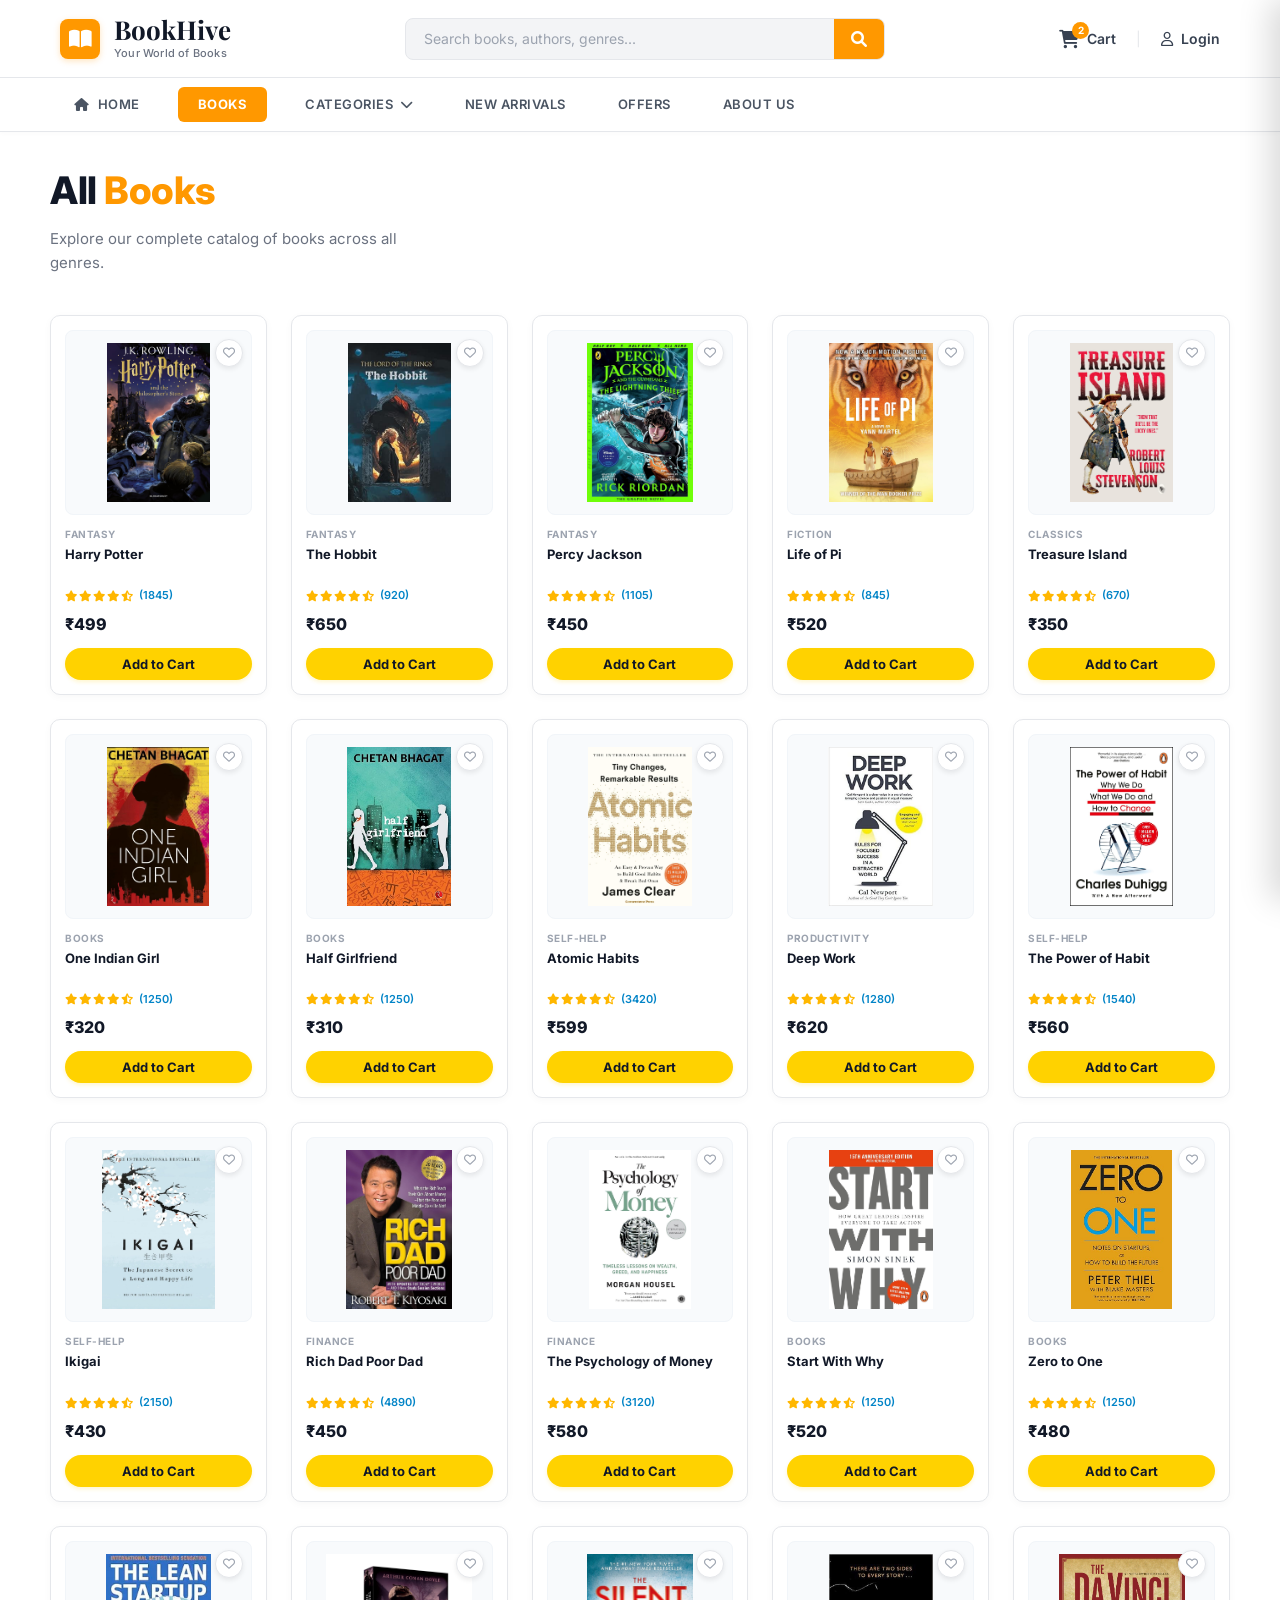
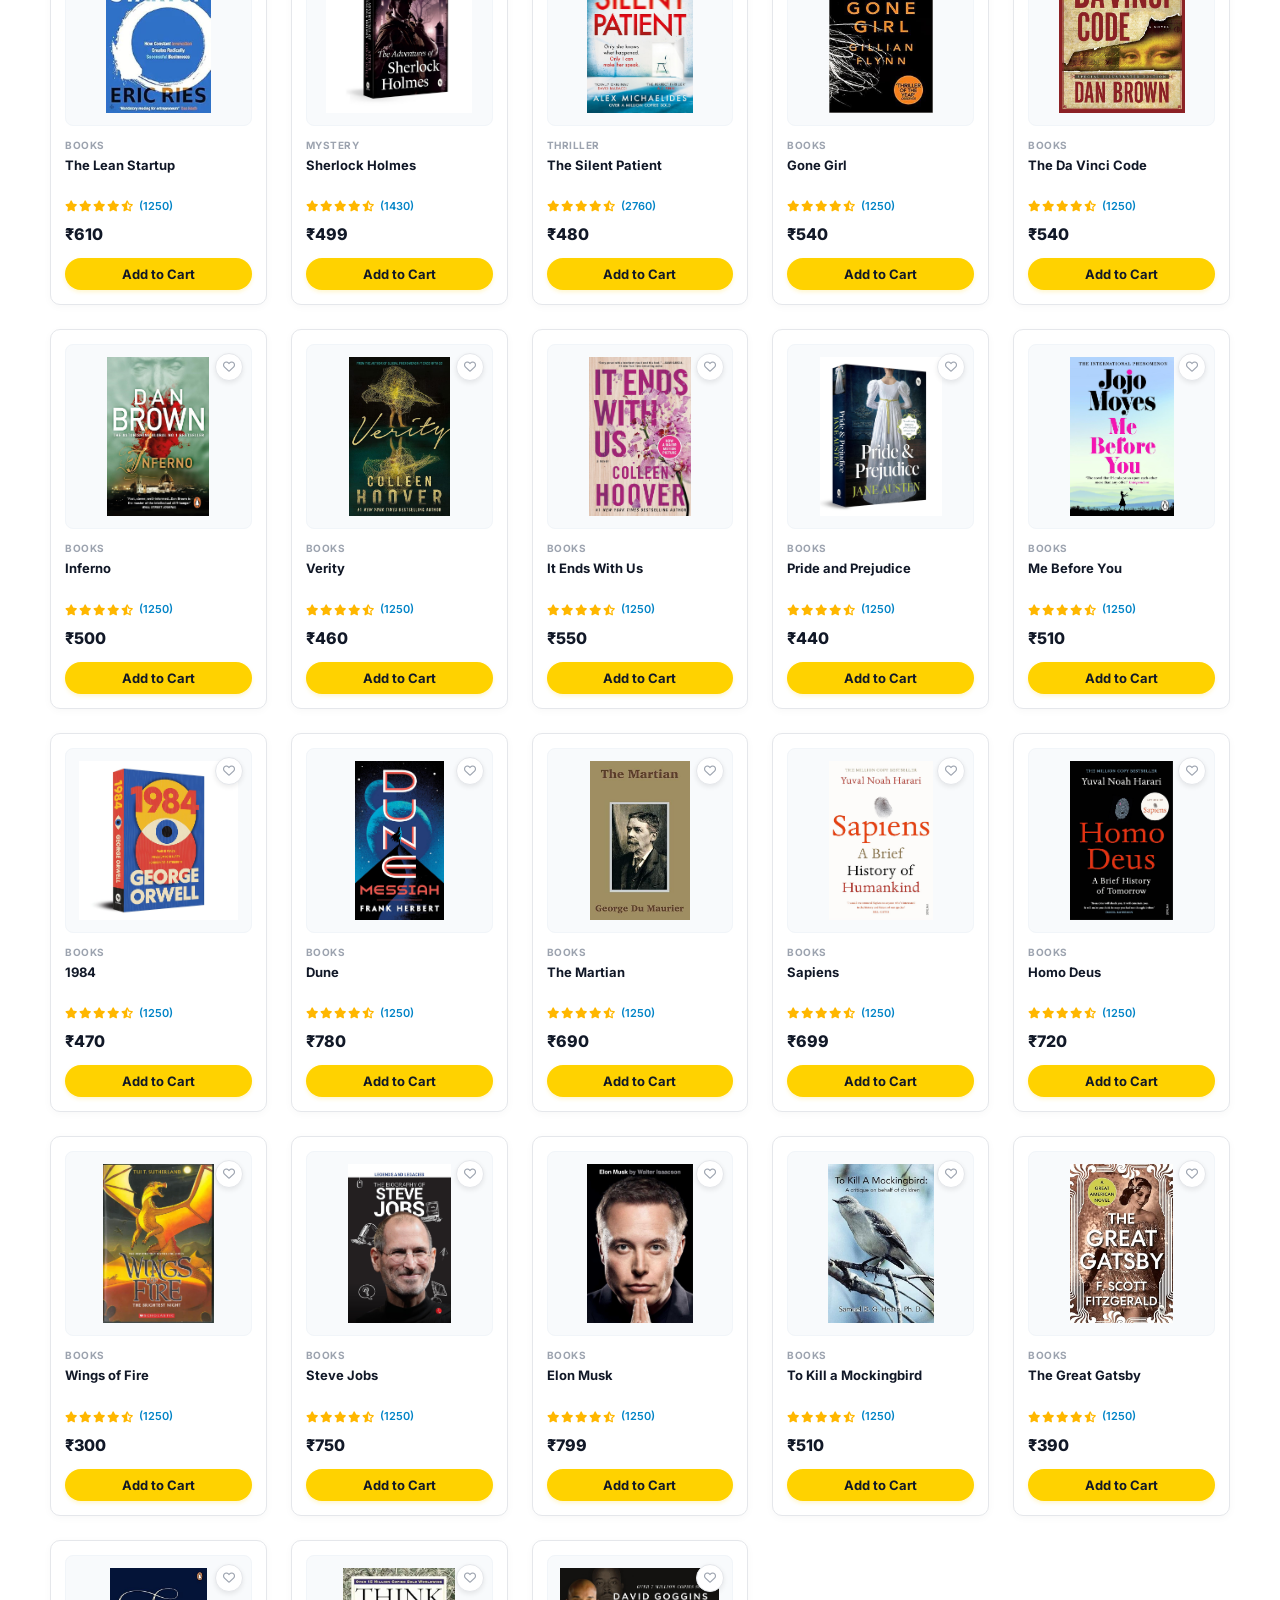
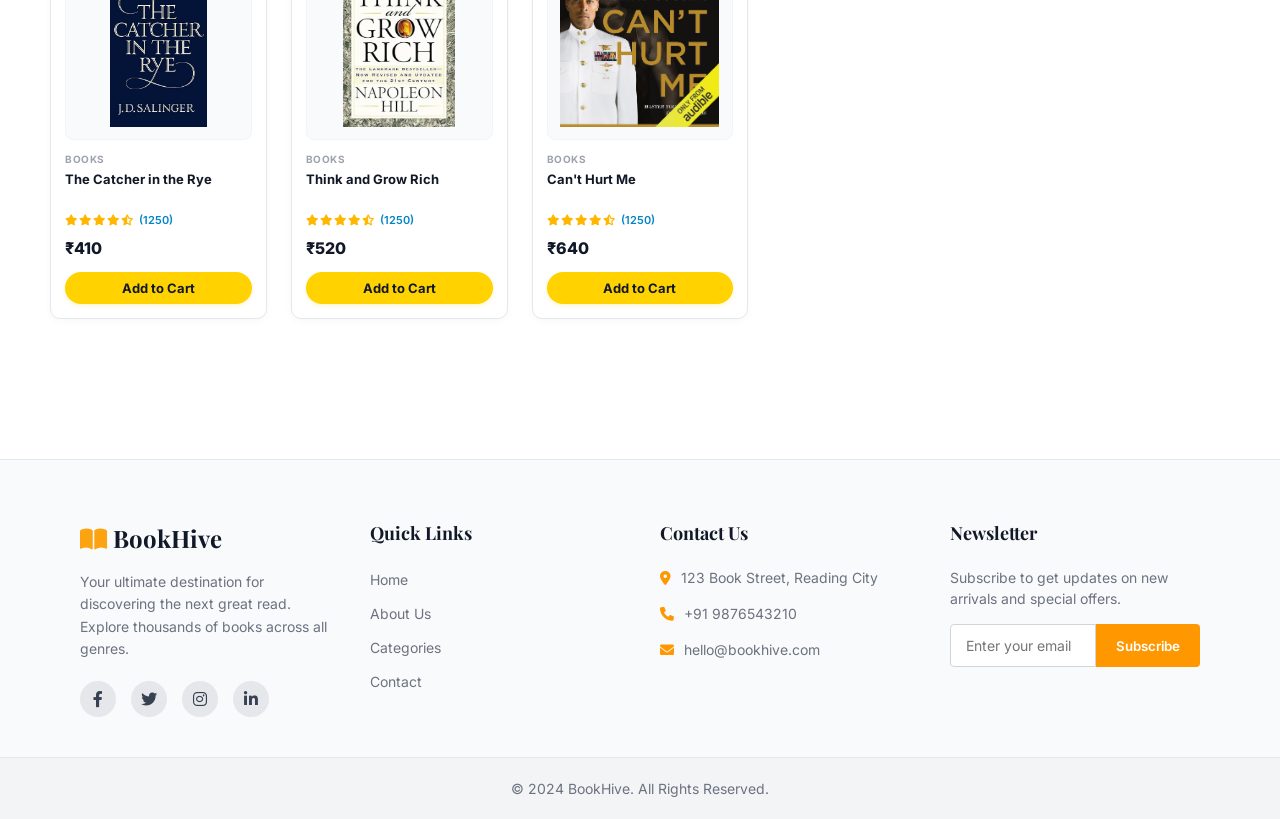
==== commit 29f7f3a3: "Update Book shopping site UI theme, 5-column grid cards, shopping cart page, and login feature" ====
--- a/books.html
+++ b/books.html
@@ -4,63 +4,57 @@
   <meta charset="UTF-8">
   <meta name="viewport" content="width=device-width, initial-scale=1.0">
   <title>Books - BookHive</title>
-  <link rel="stylesheet" href="style.css?v=4">
+  <link rel="stylesheet" href="style.css?v=24">
   <link rel="stylesheet" href="https://cdnjs.cloudflare.com/ajax/libs/font-awesome/6.0.0/css/all.min.css">
 </head>
 <body>
 
-  <header class="premium-header">
-    <div class="top-mini-bar">
-      <span><i class="fas fa-truck"></i> Free Shipping on orders over ₹999</span>
-      <span class="divider-dot"></span>
-      <span><i class="fas fa-lock"></i> Secure Payment</span>
-      <span class="divider-dot"></span>
-      <span><i class="fas fa-undo"></i> Easy Returns</span>
-      <span class="divider-dot"></span>
-      <span><i class="fas fa-headset"></i> 24/7 Support</span>
-      <span style="margin-left:auto;"><i class="fas fa-map-marker-alt"></i> Track Order</span>
+  <header class="site-header">
+    <div class="top-header-row">
+      <div class="logo-container">
+        <div class="logo-icon"><i class="fas fa-book-open"></i></div>
+        <div class="logo-text">
+          <div class="brand-title">BookHive</div>
+          <div class="brand-subtitle">Your World of Books</div>
+        </div>
+      </div>
+      
+      <div class="header-search-box">
+        <input type="text" placeholder="Search books, authors, genres...">
+        <button class="search-btn"><i class="fas fa-search"></i></button>
+      </div>
+      
+      <div class="header-actions">
+        <a href="cart.html" class="cart-action">
+          <div class="cart-icon-wrapper">
+            <i class="fas fa-shopping-cart"></i>
+            <span class="cart-badge" id="cart-count">0</span>
+          </div>
+          <span class="action-label">Cart</span>
+        </a>
+        <span class="action-divider">|</span>
+        <a href="login.html" class="login-action">
+          <i class="far fa-user"></i>
+          <span class="action-label">Login</span>
+        </a>
+      </div>
     </div>
     
-    <nav class="premium-navbar">
-      <div class="nav-top">
-        <div class="logo-container">
-          <div class="logo"><i class="fas fa-book-open" style="color: #fca311;"></i> BookHive</div>
-          <div class="logo-subtitle">Your World of Books</div>
-        </div>
-        
-        <div class="search-box">
-          <input type="text" placeholder="Search books, authors, genres...">
-          <button class="search-btn"><i class="fas fa-search"></i></button>
-        </div>
-        
-        <div class="nav-actions">
-          <a href="#" class="cart">
-            <i class="fas fa-shopping-cart"></i>
-            <div style="display:flex; flex-direction:column; line-height: 1.2;">
-              <span>Cart</span>
-            </div>
-            <span class="cart-badge" id="cart-count">0</span>
-          </a>
-          <div class="divider-vertical"></div>
-          <a href="#" class="login"><i class="far fa-user"></i> Login</a>
-        </div>
-      </div>
-      
+    <nav class="main-navbar">
       <ul class="nav-links">
-        <li><a href="index.html"><i class="fas fa-home"></i> HOME</a></li>
-        <li><a href="books.html" class="active">BOOKS</a></li>
-        <li><a href="categories.html">CATEGORIES <i class="fas fa-chevron-down" style="font-size: 10px;"></i></a></li>
-        <li><a href="newarrivals.html">NEW ARRIVALS</a></li>
-        <li><a href="offers.html">OFFERS</a></li>
-        <li><a href="about.html">ABOUT US</a></li>
+        <li><a href="index.html" class="nav-link"><i class="fas fa-home"></i> HOME</a></li>
+        <li><a href="books.html" class="nav-link active">BOOKS</a></li>
+        <li><a href="categories.html" class="nav-link">CATEGORIES <i class="fas fa-chevron-down"></i></a></li>
+        <li><a href="newarrivals.html" class="nav-link">NEW ARRIVALS</a></li>
+        <li><a href="offers.html" class="nav-link">OFFERS</a></li>
+        <li><a href="about.html" class="nav-link">ABOUT US</a></li>
       </ul>
     </nav>
   </header>
 
-  <section class="premium-books-section" style="padding-top: 130px; min-height: 100vh;">
+  <section class="premium-books-section" style="padding-top: 30px; min-height: 100vh;">
     <div class="premium-books-header">
       <div class="books-header-left">
-        <div class="explore-badge"><i class="fas fa-crown"></i> OUR COLLECTION</div>
         <h2 class="premium-title">All <span>Books</span> <i class="fas fa-sparkles"></i></h2>
         <p class="premium-subtitle">Explore our complete catalog of books across all genres.</p>
       </div>
@@ -68,546 +62,698 @@
     <div class="premium-books-grid" id="books">
       <div class="card">
           <div class="img-container">
+            <button class="wishlist-btn" onclick="toggleWishlist(this)" title="Add to Wishlist"><i class="far fa-heart"></i></button>
             <img src="books img/1.jpg" alt="Harry Potter">
           </div>
           <div class="card-content">
-            <h3 class="book-title">Harry Potter</h3>
-            <p class="author">J.K. Rowling</p>
-            <div class="price-rating">
+            <span class="card-category">FANTASY</span>
+            <h3 class="book-title" title="Harry Potter">Harry Potter</h3>
+            <div class="rating-row">
+              <span class="stars"><i class="fas fa-star"></i><i class="fas fa-star"></i><i class="fas fa-star"></i><i class="fas fa-star"></i><i class="fas fa-star-half-alt"></i></span>
+              <span class="review-count">(1845)</span>
+            </div>
+            <div class="price-row">
               <span class="price">₹499</span>
-              <span class="rating"><i class="fas fa-star"></i><i class="fas fa-star"></i><i class="fas fa-star"></i><i class="fas fa-star"></i><i class="fas fa-star-half-alt"></i> <span class="rating-num">4.5</span></span>
-            </div>
-            <button class="add-to-cart-btn" onclick="addToCart()"><i class="fas fa-shopping-cart"></i> Add to Cart</button>
-          </div>
-        </div>
-
-        <div class="card">
-          <div class="img-container">
+            </div>
+            <button class="add-to-cart-btn" onclick="addToCart(this)">Add to Cart</button>
+          </div>
+        </div>
+
+        <div class="card">
+          <div class="img-container">
+            <button class="wishlist-btn" onclick="toggleWishlist(this)" title="Add to Wishlist"><i class="far fa-heart"></i></button>
             <img src="books img/2.jpg" alt="The Hobbit">
           </div>
           <div class="card-content">
-            <h3 class="book-title">The Hobbit</h3>
-            <p class="author">J.R.R Tolkien</p>
-            <div class="price-rating">
+            <span class="card-category">FANTASY</span>
+            <h3 class="book-title" title="The Hobbit">The Hobbit</h3>
+            <div class="rating-row">
+              <span class="stars"><i class="fas fa-star"></i><i class="fas fa-star"></i><i class="fas fa-star"></i><i class="fas fa-star"></i><i class="fas fa-star-half-alt"></i></span>
+              <span class="review-count">(920)</span>
+            </div>
+            <div class="price-row">
               <span class="price">₹650</span>
-              <span class="rating"><i class="fas fa-star"></i><i class="fas fa-star"></i><i class="fas fa-star"></i><i class="fas fa-star"></i><i class="fas fa-star-half-alt"></i> <span class="rating-num">4.5</span></span>
-            </div>
-            <button class="add-to-cart-btn" onclick="addToCart()"><i class="fas fa-shopping-cart"></i> Add to Cart</button>
-          </div>
-        </div>
-
-        <div class="card">
-          <div class="img-container">
+            </div>
+            <button class="add-to-cart-btn" onclick="addToCart(this)">Add to Cart</button>
+          </div>
+        </div>
+
+        <div class="card">
+          <div class="img-container">
+            <button class="wishlist-btn" onclick="toggleWishlist(this)" title="Add to Wishlist"><i class="far fa-heart"></i></button>
             <img src="books img/3.jpg" alt="Percy Jackson">
           </div>
           <div class="card-content">
-            <h3 class="book-title">Percy Jackson</h3>
-            <p class="author">Rick Riordan</p>
-            <div class="price-rating">
+            <span class="card-category">FANTASY</span>
+            <h3 class="book-title" title="Percy Jackson">Percy Jackson</h3>
+            <div class="rating-row">
+              <span class="stars"><i class="fas fa-star"></i><i class="fas fa-star"></i><i class="fas fa-star"></i><i class="fas fa-star"></i><i class="fas fa-star-half-alt"></i></span>
+              <span class="review-count">(1105)</span>
+            </div>
+            <div class="price-row">
               <span class="price">₹450</span>
-              <span class="rating"><i class="fas fa-star"></i><i class="fas fa-star"></i><i class="fas fa-star"></i><i class="fas fa-star"></i><i class="fas fa-star-half-alt"></i> <span class="rating-num">4.5</span></span>
-            </div>
-            <button class="add-to-cart-btn" onclick="addToCart()"><i class="fas fa-shopping-cart"></i> Add to Cart</button>
-          </div>
-        </div>
-
-        <div class="card">
-          <div class="img-container">
+            </div>
+            <button class="add-to-cart-btn" onclick="addToCart(this)">Add to Cart</button>
+          </div>
+        </div>
+
+        <div class="card">
+          <div class="img-container">
+            <button class="wishlist-btn" onclick="toggleWishlist(this)" title="Add to Wishlist"><i class="far fa-heart"></i></button>
             <img src="books img/5.jpg" alt="Life of Pi">
           </div>
           <div class="card-content">
-            <h3 class="book-title">Life of Pi</h3>
-            <p class="author">Yann Martel</p>
-            <div class="price-rating">
+            <span class="card-category">FICTION</span>
+            <h3 class="book-title" title="Life of Pi">Life of Pi</h3>
+            <div class="rating-row">
+              <span class="stars"><i class="fas fa-star"></i><i class="fas fa-star"></i><i class="fas fa-star"></i><i class="fas fa-star"></i><i class="fas fa-star-half-alt"></i></span>
+              <span class="review-count">(845)</span>
+            </div>
+            <div class="price-row">
               <span class="price">₹520</span>
-              <span class="rating"><i class="fas fa-star"></i><i class="fas fa-star"></i><i class="fas fa-star"></i><i class="fas fa-star"></i><i class="fas fa-star-half-alt"></i> <span class="rating-num">4.5</span></span>
-            </div>
-            <button class="add-to-cart-btn" onclick="addToCart()"><i class="fas fa-shopping-cart"></i> Add to Cart</button>
-          </div>
-        </div>
-
-        <div class="card">
-          <div class="img-container">
+            </div>
+            <button class="add-to-cart-btn" onclick="addToCart(this)">Add to Cart</button>
+          </div>
+        </div>
+
+        <div class="card">
+          <div class="img-container">
+            <button class="wishlist-btn" onclick="toggleWishlist(this)" title="Add to Wishlist"><i class="far fa-heart"></i></button>
             <img src="books img/6.jpg" alt="Treasure Island">
           </div>
           <div class="card-content">
-            <h3 class="book-title">Treasure Island</h3>
-            <p class="author">R.L. Stevenson</p>
-            <div class="price-rating">
+            <span class="card-category">CLASSICS</span>
+            <h3 class="book-title" title="Treasure Island">Treasure Island</h3>
+            <div class="rating-row">
+              <span class="stars"><i class="fas fa-star"></i><i class="fas fa-star"></i><i class="fas fa-star"></i><i class="fas fa-star"></i><i class="fas fa-star-half-alt"></i></span>
+              <span class="review-count">(670)</span>
+            </div>
+            <div class="price-row">
               <span class="price">₹350</span>
-              <span class="rating"><i class="fas fa-star"></i><i class="fas fa-star"></i><i class="fas fa-star"></i><i class="fas fa-star"></i><i class="fas fa-star"></i> <span class="rating-num">5.0</span></span>
-            </div>
-            <button class="add-to-cart-btn" onclick="addToCart()"><i class="fas fa-shopping-cart"></i> Add to Cart</button>
-          </div>
-        </div>
-
-        <div class="card">
-          <div class="img-container">
+            </div>
+            <button class="add-to-cart-btn" onclick="addToCart(this)">Add to Cart</button>
+          </div>
+        </div>
+
+        <div class="card">
+          <div class="img-container">
+            <button class="wishlist-btn" onclick="toggleWishlist(this)" title="Add to Wishlist"><i class="far fa-heart"></i></button>
             <img src="books img/31.jpg" alt="One Indian Girl">
           </div>
           <div class="card-content">
-            <h3 class="book-title">One Indian Girl</h3>
-            <p class="author">Chetan Bhagat</p>
-            <div class="price-rating">
+            <span class="card-category">BOOKS</span>
+            <h3 class="book-title" title="One Indian Girl">One Indian Girl</h3>
+            <div class="rating-row">
+              <span class="stars"><i class="fas fa-star"></i><i class="fas fa-star"></i><i class="fas fa-star"></i><i class="fas fa-star"></i><i class="fas fa-star-half-alt"></i></span>
+              <span class="review-count">(1250)</span>
+            </div>
+            <div class="price-row">
               <span class="price">₹320</span>
-              <span class="rating"><i class="fas fa-star"></i><i class="fas fa-star"></i><i class="fas fa-star"></i><i class="fas fa-star"></i><i class="fas fa-star-half-alt"></i> <span class="rating-num">4.5</span></span>
-            </div>
-            <button class="add-to-cart-btn" onclick="addToCart()"><i class="fas fa-shopping-cart"></i> Add to Cart</button>
-          </div>
-        </div>
-        <div class="card">
-          <div class="img-container">
+            </div>
+            <button class="add-to-cart-btn" onclick="addToCart(this)">Add to Cart</button>
+          </div>
+        </div>
+        <div class="card">
+          <div class="img-container">
+            <button class="wishlist-btn" onclick="toggleWishlist(this)" title="Add to Wishlist"><i class="far fa-heart"></i></button>
             <img src="books img/32.jpg" alt="Half Girlfriend">
           </div>
           <div class="card-content">
-            <h3 class="book-title">Half Girlfriend</h3>
-            <p class="author">Chetan Bhagat</p>
-            <div class="price-rating">
+            <span class="card-category">BOOKS</span>
+            <h3 class="book-title" title="Half Girlfriend">Half Girlfriend</h3>
+            <div class="rating-row">
+              <span class="stars"><i class="fas fa-star"></i><i class="fas fa-star"></i><i class="fas fa-star"></i><i class="fas fa-star"></i><i class="fas fa-star-half-alt"></i></span>
+              <span class="review-count">(1250)</span>
+            </div>
+            <div class="price-row">
               <span class="price">₹310</span>
-              <span class="rating"><i class="fas fa-star"></i><i class="fas fa-star"></i><i class="fas fa-star"></i><i class="fas fa-star"></i><i class="fas fa-star-half-alt"></i> <span class="rating-num">4.5</span></span>
-            </div>
-            <button class="add-to-cart-btn" onclick="addToCart()"><i class="fas fa-shopping-cart"></i> Add to Cart</button>
+            </div>
+            <button class="add-to-cart-btn" onclick="addToCart(this)">Add to Cart</button>
           </div>
         </div>
 <div class="card">
           <div class="img-container">
+            <button class="wishlist-btn" onclick="toggleWishlist(this)" title="Add to Wishlist"><i class="far fa-heart"></i></button>
             <img src="books img/7.jpg" alt="Atomic Habits">
           </div>
           <div class="card-content">
-            <h3 class="book-title">Atomic Habits</h3>
-            <p class="author">James Clear</p>
-            <div class="price-rating">
+            <span class="card-category">SELF-HELP</span>
+            <h3 class="book-title" title="Atomic Habits">Atomic Habits</h3>
+            <div class="rating-row">
+              <span class="stars"><i class="fas fa-star"></i><i class="fas fa-star"></i><i class="fas fa-star"></i><i class="fas fa-star"></i><i class="fas fa-star-half-alt"></i></span>
+              <span class="review-count">(3420)</span>
+            </div>
+            <div class="price-row">
               <span class="price">₹599</span>
-              <span class="rating"><i class="fas fa-star"></i><i class="fas fa-star"></i><i class="fas fa-star"></i><i class="fas fa-star"></i><i class="fas fa-star-half-alt"></i> <span class="rating-num">4.5</span></span>
-            </div>
-            <button class="add-to-cart-btn" onclick="addToCart()"><i class="fas fa-shopping-cart"></i> Add to Cart</button>
-          </div>
-        </div>
-
-        <div class="card">
-          <div class="img-container">
+            </div>
+            <button class="add-to-cart-btn" onclick="addToCart(this)">Add to Cart</button>
+          </div>
+        </div>
+
+        <div class="card">
+          <div class="img-container">
+            <button class="wishlist-btn" onclick="toggleWishlist(this)" title="Add to Wishlist"><i class="far fa-heart"></i></button>
             <img src="books img/8.jpg" alt="Deep Work">
           </div>
           <div class="card-content">
-            <h3 class="book-title">Deep Work</h3>
-            <p class="author">Cal Newport</p>
-            <div class="price-rating">
+            <span class="card-category">PRODUCTIVITY</span>
+            <h3 class="book-title" title="Deep Work">Deep Work</h3>
+            <div class="rating-row">
+              <span class="stars"><i class="fas fa-star"></i><i class="fas fa-star"></i><i class="fas fa-star"></i><i class="fas fa-star"></i><i class="fas fa-star-half-alt"></i></span>
+              <span class="review-count">(1280)</span>
+            </div>
+            <div class="price-row">
               <span class="price">₹620</span>
-              <span class="rating"><i class="fas fa-star"></i><i class="fas fa-star"></i><i class="fas fa-star"></i><i class="fas fa-star"></i><i class="fas fa-star-half-alt"></i> <span class="rating-num">4.5</span></span>
-            </div>
-            <button class="add-to-cart-btn" onclick="addToCart()"><i class="fas fa-shopping-cart"></i> Add to Cart</button>
-          </div>
-        </div>
-
-        <div class="card">
-          <div class="img-container">
+            </div>
+            <button class="add-to-cart-btn" onclick="addToCart(this)">Add to Cart</button>
+          </div>
+        </div>
+
+        <div class="card">
+          <div class="img-container">
+            <button class="wishlist-btn" onclick="toggleWishlist(this)" title="Add to Wishlist"><i class="far fa-heart"></i></button>
             <img src="books img/9.jpg" alt="The Power of Habit">
           </div>
           <div class="card-content">
-            <h3 class="book-title">The Power of Habit</h3>
-            <p class="author">Charles Duhigg</p>
-            <div class="price-rating">
+            <span class="card-category">SELF-HELP</span>
+            <h3 class="book-title" title="The Power of Habit">The Power of Habit</h3>
+            <div class="rating-row">
+              <span class="stars"><i class="fas fa-star"></i><i class="fas fa-star"></i><i class="fas fa-star"></i><i class="fas fa-star"></i><i class="fas fa-star-half-alt"></i></span>
+              <span class="review-count">(1540)</span>
+            </div>
+            <div class="price-row">
               <span class="price">₹560</span>
-              <span class="rating"><i class="fas fa-star"></i><i class="fas fa-star"></i><i class="fas fa-star"></i><i class="fas fa-star"></i><i class="fas fa-star-half-alt"></i> <span class="rating-num">4.5</span></span>
-            </div>
-            <button class="add-to-cart-btn" onclick="addToCart()"><i class="fas fa-shopping-cart"></i> Add to Cart</button>
-          </div>
-        </div>
-
-        <div class="card">
-          <div class="img-container">
+            </div>
+            <button class="add-to-cart-btn" onclick="addToCart(this)">Add to Cart</button>
+          </div>
+        </div>
+
+        <div class="card">
+          <div class="img-container">
+            <button class="wishlist-btn" onclick="toggleWishlist(this)" title="Add to Wishlist"><i class="far fa-heart"></i></button>
             <img src="books img/10.jpg" alt="Ikigai">
           </div>
           <div class="card-content">
-            <h3 class="book-title">Ikigai</h3>
-            <p class="author">Hector Garcia</p>
-            <div class="price-rating">
+            <span class="card-category">SELF-HELP</span>
+            <h3 class="book-title" title="Ikigai">Ikigai</h3>
+            <div class="rating-row">
+              <span class="stars"><i class="fas fa-star"></i><i class="fas fa-star"></i><i class="fas fa-star"></i><i class="fas fa-star"></i><i class="fas fa-star-half-alt"></i></span>
+              <span class="review-count">(2150)</span>
+            </div>
+            <div class="price-row">
               <span class="price">₹430</span>
-              <span class="rating"><i class="fas fa-star"></i><i class="fas fa-star"></i><i class="fas fa-star"></i><i class="fas fa-star"></i><i class="fas fa-star-half-alt"></i> <span class="rating-num">4.5</span></span>
-            </div>
-            <button class="add-to-cart-btn" onclick="addToCart()"><i class="fas fa-shopping-cart"></i> Add to Cart</button>
-          </div>
-        </div>
-
-        <div class="card">
-          <div class="img-container">
+            </div>
+            <button class="add-to-cart-btn" onclick="addToCart(this)">Add to Cart</button>
+          </div>
+        </div>
+
+        <div class="card">
+          <div class="img-container">
+            <button class="wishlist-btn" onclick="toggleWishlist(this)" title="Add to Wishlist"><i class="far fa-heart"></i></button>
             <img src="books img/11.jpg" alt="Rich Dad Poor Dad">
           </div>
           <div class="card-content">
-            <h3 class="book-title">Rich Dad Poor Dad</h3>
-            <p class="author">Robert Kiyosaki</p>
-            <div class="price-rating">
+            <span class="card-category">FINANCE</span>
+            <h3 class="book-title" title="Rich Dad Poor Dad">Rich Dad Poor Dad</h3>
+            <div class="rating-row">
+              <span class="stars"><i class="fas fa-star"></i><i class="fas fa-star"></i><i class="fas fa-star"></i><i class="fas fa-star"></i><i class="fas fa-star-half-alt"></i></span>
+              <span class="review-count">(4890)</span>
+            </div>
+            <div class="price-row">
               <span class="price">₹450</span>
-              <span class="rating"><i class="fas fa-star"></i><i class="fas fa-star"></i><i class="fas fa-star"></i><i class="fas fa-star"></i><i class="fas fa-star-half-alt"></i> <span class="rating-num">4.5</span></span>
-            </div>
-            <button class="add-to-cart-btn" onclick="addToCart()"><i class="fas fa-shopping-cart"></i> Add to Cart</button>
+            </div>
+            <button class="add-to-cart-btn" onclick="addToCart(this)">Add to Cart</button>
           </div>
         </div>
         
         <div class="card">
           <div class="img-container">
+            <button class="wishlist-btn" onclick="toggleWishlist(this)" title="Add to Wishlist"><i class="far fa-heart"></i></button>
             <img src="books img/12.jpg" alt="The Psychology of Money">
           </div>
           <div class="card-content">
-            <h3 class="book-title">The Psychology of Money</h3>
-            <p class="author">Morgan Housel</p>
-            <div class="price-rating">
+            <span class="card-category">FINANCE</span>
+            <h3 class="book-title" title="The Psychology of Money">The Psychology of Money</h3>
+            <div class="rating-row">
+              <span class="stars"><i class="fas fa-star"></i><i class="fas fa-star"></i><i class="fas fa-star"></i><i class="fas fa-star"></i><i class="fas fa-star-half-alt"></i></span>
+              <span class="review-count">(3120)</span>
+            </div>
+            <div class="price-row">
               <span class="price">₹580</span>
-              <span class="rating"><i class="fas fa-star"></i><i class="fas fa-star"></i><i class="fas fa-star"></i><i class="fas fa-star"></i><i class="fas fa-star-half-alt"></i> <span class="rating-num">4.5</span></span>
-            </div>
-            <button class="add-to-cart-btn" onclick="addToCart()"><i class="fas fa-shopping-cart"></i> Add to Cart</button>
-          </div>
-        </div>
-
-        <div class="card">
-          <div class="img-container">
+            </div>
+            <button class="add-to-cart-btn" onclick="addToCart(this)">Add to Cart</button>
+          </div>
+        </div>
+
+        <div class="card">
+          <div class="img-container">
+            <button class="wishlist-btn" onclick="toggleWishlist(this)" title="Add to Wishlist"><i class="far fa-heart"></i></button>
             <img src="books img/38.jpg" alt="Start With Why">
           </div>
           <div class="card-content">
-            <h3 class="book-title">Start With Why</h3>
-            <p class="author">Simon Sinek</p>
-            <div class="price-rating">
+            <span class="card-category">BOOKS</span>
+            <h3 class="book-title" title="Start With Why">Start With Why</h3>
+            <div class="rating-row">
+              <span class="stars"><i class="fas fa-star"></i><i class="fas fa-star"></i><i class="fas fa-star"></i><i class="fas fa-star"></i><i class="fas fa-star-half-alt"></i></span>
+              <span class="review-count">(1250)</span>
+            </div>
+            <div class="price-row">
               <span class="price">₹520</span>
-              <span class="rating"><i class="fas fa-star"></i><i class="fas fa-star"></i><i class="fas fa-star"></i><i class="fas fa-star"></i><i class="fas fa-star-half-alt"></i> <span class="rating-num">4.5</span></span>
-            </div>
-            <button class="add-to-cart-btn" onclick="addToCart()"><i class="fas fa-shopping-cart"></i> Add to Cart</button>
-          </div>
-        </div>
-        <div class="card">
-          <div class="img-container">
+            </div>
+            <button class="add-to-cart-btn" onclick="addToCart(this)">Add to Cart</button>
+          </div>
+        </div>
+        <div class="card">
+          <div class="img-container">
+            <button class="wishlist-btn" onclick="toggleWishlist(this)" title="Add to Wishlist"><i class="far fa-heart"></i></button>
             <img src="books img/39.jpg" alt="Zero to One">
           </div>
           <div class="card-content">
-            <h3 class="book-title">Zero to One</h3>
-            <p class="author">Peter Thiel</p>
-            <div class="price-rating">
+            <span class="card-category">BOOKS</span>
+            <h3 class="book-title" title="Zero to One">Zero to One</h3>
+            <div class="rating-row">
+              <span class="stars"><i class="fas fa-star"></i><i class="fas fa-star"></i><i class="fas fa-star"></i><i class="fas fa-star"></i><i class="fas fa-star-half-alt"></i></span>
+              <span class="review-count">(1250)</span>
+            </div>
+            <div class="price-row">
               <span class="price">₹480</span>
-              <span class="rating"><i class="fas fa-star"></i><i class="fas fa-star"></i><i class="fas fa-star"></i><i class="fas fa-star"></i><i class="fas fa-star-half-alt"></i> <span class="rating-num">4.5</span></span>
-            </div>
-            <button class="add-to-cart-btn" onclick="addToCart()"><i class="fas fa-shopping-cart"></i> Add to Cart</button>
-          </div>
-        </div>
-        <div class="card">
-          <div class="img-container">
+            </div>
+            <button class="add-to-cart-btn" onclick="addToCart(this)">Add to Cart</button>
+          </div>
+        </div>
+        <div class="card">
+          <div class="img-container">
+            <button class="wishlist-btn" onclick="toggleWishlist(this)" title="Add to Wishlist"><i class="far fa-heart"></i></button>
             <img src="books img/40.jpg" alt="The Lean Startup">
           </div>
           <div class="card-content">
-            <h3 class="book-title">The Lean Startup</h3>
-            <p class="author">Eric Ries</p>
-            <div class="price-rating">
+            <span class="card-category">BOOKS</span>
+            <h3 class="book-title" title="The Lean Startup">The Lean Startup</h3>
+            <div class="rating-row">
+              <span class="stars"><i class="fas fa-star"></i><i class="fas fa-star"></i><i class="fas fa-star"></i><i class="fas fa-star"></i><i class="fas fa-star-half-alt"></i></span>
+              <span class="review-count">(1250)</span>
+            </div>
+            <div class="price-row">
               <span class="price">₹610</span>
-              <span class="rating"><i class="fas fa-star"></i><i class="fas fa-star"></i><i class="fas fa-star"></i><i class="fas fa-star"></i><i class="fas fa-star-half-alt"></i> <span class="rating-num">4.5</span></span>
-            </div>
-            <button class="add-to-cart-btn" onclick="addToCart()"><i class="fas fa-shopping-cart"></i> Add to Cart</button>
+            </div>
+            <button class="add-to-cart-btn" onclick="addToCart(this)">Add to Cart</button>
           </div>
         </div>
 <div class="card">
           <div class="img-container">
+            <button class="wishlist-btn" onclick="toggleWishlist(this)" title="Add to Wishlist"><i class="far fa-heart"></i></button>
             <img src="books img/14.jpg" alt="Sherlock Holmes">
           </div>
           <div class="card-content">
-            <h3 class="book-title">Sherlock Holmes</h3>
-            <p class="author">Arthur Conan Doyle</p>
-            <div class="price-rating">
+            <span class="card-category">MYSTERY</span>
+            <h3 class="book-title" title="Sherlock Holmes">Sherlock Holmes</h3>
+            <div class="rating-row">
+              <span class="stars"><i class="fas fa-star"></i><i class="fas fa-star"></i><i class="fas fa-star"></i><i class="fas fa-star"></i><i class="fas fa-star-half-alt"></i></span>
+              <span class="review-count">(1430)</span>
+            </div>
+            <div class="price-row">
               <span class="price">₹499</span>
-              <span class="rating"><i class="fas fa-star"></i><i class="fas fa-star"></i><i class="fas fa-star"></i><i class="fas fa-star"></i><i class="fas fa-star-half-alt"></i> <span class="rating-num">4.5</span></span>
-            </div>
-            <button class="add-to-cart-btn" onclick="addToCart()"><i class="fas fa-shopping-cart"></i> Add to Cart</button>
-          </div>
-        </div>
-
-        <div class="card">
-          <div class="img-container">
+            </div>
+            <button class="add-to-cart-btn" onclick="addToCart(this)">Add to Cart</button>
+          </div>
+        </div>
+
+        <div class="card">
+          <div class="img-container">
+            <button class="wishlist-btn" onclick="toggleWishlist(this)" title="Add to Wishlist"><i class="far fa-heart"></i></button>
             <img src="books img/15.jpg" alt="The Silent Patient">
           </div>
           <div class="card-content">
-            <h3 class="book-title">The Silent Patient</h3>
-            <p class="author">Alex Michaelides</p>
-            <div class="price-rating">
+            <span class="card-category">THRILLER</span>
+            <h3 class="book-title" title="The Silent Patient">The Silent Patient</h3>
+            <div class="rating-row">
+              <span class="stars"><i class="fas fa-star"></i><i class="fas fa-star"></i><i class="fas fa-star"></i><i class="fas fa-star"></i><i class="fas fa-star-half-alt"></i></span>
+              <span class="review-count">(2760)</span>
+            </div>
+            <div class="price-row">
               <span class="price">₹480</span>
-              <span class="rating"><i class="fas fa-star"></i><i class="fas fa-star"></i><i class="fas fa-star"></i><i class="fas fa-star"></i><i class="fas fa-star-half-alt"></i> <span class="rating-num">4.5</span></span>
-            </div>
-            <button class="add-to-cart-btn" onclick="addToCart()"><i class="fas fa-shopping-cart"></i> Add to Cart</button>
+            </div>
+            <button class="add-to-cart-btn" onclick="addToCart(this)">Add to Cart</button>
           </div>
         </div>
 <div class="card">
           <div class="img-container">
+            <button class="wishlist-btn" onclick="toggleWishlist(this)" title="Add to Wishlist"><i class="far fa-heart"></i></button>
             <img src="books img/16.jpg" alt="Gone Girl">
           </div>
           <div class="card-content">
-            <h3 class="book-title">Gone Girl</h3>
-            <p class="author">Gillian Flynn</p>
-            <div class="price-rating">
+            <span class="card-category">BOOKS</span>
+            <h3 class="book-title" title="Gone Girl">Gone Girl</h3>
+            <div class="rating-row">
+              <span class="stars"><i class="fas fa-star"></i><i class="fas fa-star"></i><i class="fas fa-star"></i><i class="fas fa-star"></i><i class="fas fa-star-half-alt"></i></span>
+              <span class="review-count">(1250)</span>
+            </div>
+            <div class="price-row">
               <span class="price">₹540</span>
-              <span class="rating"><i class="fas fa-star"></i><i class="fas fa-star"></i><i class="fas fa-star"></i><i class="fas fa-star"></i><i class="fas fa-star-half-alt"></i> <span class="rating-num">4.5</span></span>
-            </div>
-            <button class="add-to-cart-btn" onclick="addToCart()"><i class="fas fa-shopping-cart"></i> Add to Cart</button>
-          </div>
-        </div>
-        <div class="card">
-          <div class="img-container">
+            </div>
+            <button class="add-to-cart-btn" onclick="addToCart(this)">Add to Cart</button>
+          </div>
+        </div>
+        <div class="card">
+          <div class="img-container">
+            <button class="wishlist-btn" onclick="toggleWishlist(this)" title="Add to Wishlist"><i class="far fa-heart"></i></button>
             <img src="books img/17.jpg" alt="The Da Vinci Code">
           </div>
           <div class="card-content">
-            <h3 class="book-title">The Da Vinci Code</h3>
-            <p class="author">Dan Brown</p>
-            <div class="price-rating">
+            <span class="card-category">BOOKS</span>
+            <h3 class="book-title" title="The Da Vinci Code">The Da Vinci Code</h3>
+            <div class="rating-row">
+              <span class="stars"><i class="fas fa-star"></i><i class="fas fa-star"></i><i class="fas fa-star"></i><i class="fas fa-star"></i><i class="fas fa-star-half-alt"></i></span>
+              <span class="review-count">(1250)</span>
+            </div>
+            <div class="price-row">
               <span class="price">₹540</span>
-              <span class="rating"><i class="fas fa-star"></i><i class="fas fa-star"></i><i class="fas fa-star"></i><i class="fas fa-star"></i><i class="fas fa-star-half-alt"></i> <span class="rating-num">4.5</span></span>
-            </div>
-            <button class="add-to-cart-btn" onclick="addToCart()"><i class="fas fa-shopping-cart"></i> Add to Cart</button>
-          </div>
-        </div>
-        <div class="card">
-          <div class="img-container">
+            </div>
+            <button class="add-to-cart-btn" onclick="addToCart(this)">Add to Cart</button>
+          </div>
+        </div>
+        <div class="card">
+          <div class="img-container">
+            <button class="wishlist-btn" onclick="toggleWishlist(this)" title="Add to Wishlist"><i class="far fa-heart"></i></button>
             <img src="books img/18.jpg" alt="Inferno">
           </div>
           <div class="card-content">
-            <h3 class="book-title">Inferno</h3>
-            <p class="author">Dan Brown</p>
-            <div class="price-rating">
+            <span class="card-category">BOOKS</span>
+            <h3 class="book-title" title="Inferno">Inferno</h3>
+            <div class="rating-row">
+              <span class="stars"><i class="fas fa-star"></i><i class="fas fa-star"></i><i class="fas fa-star"></i><i class="fas fa-star"></i><i class="fas fa-star-half-alt"></i></span>
+              <span class="review-count">(1250)</span>
+            </div>
+            <div class="price-row">
               <span class="price">₹500</span>
-              <span class="rating"><i class="fas fa-star"></i><i class="fas fa-star"></i><i class="fas fa-star"></i><i class="fas fa-star"></i><i class="fas fa-star"></i> <span class="rating-num">5.0</span></span>
-            </div>
-            <button class="add-to-cart-btn" onclick="addToCart()"><i class="fas fa-shopping-cart"></i> Add to Cart</button>
+            </div>
+            <button class="add-to-cart-btn" onclick="addToCart(this)">Add to Cart</button>
           </div>
         </div>
 <div class="card">
           <div class="img-container">
+            <button class="wishlist-btn" onclick="toggleWishlist(this)" title="Add to Wishlist"><i class="far fa-heart"></i></button>
             <img src="books img/19.jpg" alt="Verity">
           </div>
           <div class="card-content">
-            <h3 class="book-title">Verity</h3>
-            <p class="author">Colleen Hoover</p>
-            <div class="price-rating">
+            <span class="card-category">BOOKS</span>
+            <h3 class="book-title" title="Verity">Verity</h3>
+            <div class="rating-row">
+              <span class="stars"><i class="fas fa-star"></i><i class="fas fa-star"></i><i class="fas fa-star"></i><i class="fas fa-star"></i><i class="fas fa-star-half-alt"></i></span>
+              <span class="review-count">(1250)</span>
+            </div>
+            <div class="price-row">
               <span class="price">₹460</span>
-              <span class="rating"><i class="fas fa-star"></i><i class="fas fa-star"></i><i class="fas fa-star"></i><i class="fas fa-star"></i><i class="fas fa-star-half-alt"></i> <span class="rating-num">4.5</span></span>
-            </div>
-            <button class="add-to-cart-btn" onclick="addToCart()"><i class="fas fa-shopping-cart"></i> Add to Cart</button>
-          </div>
-        </div>
-        <div class="card">
-          <div class="img-container">
+            </div>
+            <button class="add-to-cart-btn" onclick="addToCart(this)">Add to Cart</button>
+          </div>
+        </div>
+        <div class="card">
+          <div class="img-container">
+            <button class="wishlist-btn" onclick="toggleWishlist(this)" title="Add to Wishlist"><i class="far fa-heart"></i></button>
             <img src="books img/20.jpg" alt="It Ends With Us">
           </div>
           <div class="card-content">
-            <h3 class="book-title">It Ends With Us</h3>
-            <p class="author">Colleen Hoover</p>
-            <div class="price-rating">
+            <span class="card-category">BOOKS</span>
+            <h3 class="book-title" title="It Ends With Us">It Ends With Us</h3>
+            <div class="rating-row">
+              <span class="stars"><i class="fas fa-star"></i><i class="fas fa-star"></i><i class="fas fa-star"></i><i class="fas fa-star"></i><i class="fas fa-star-half-alt"></i></span>
+              <span class="review-count">(1250)</span>
+            </div>
+            <div class="price-row">
               <span class="price">₹550</span>
-              <span class="rating"><i class="fas fa-star"></i><i class="fas fa-star"></i><i class="fas fa-star"></i><i class="fas fa-star"></i><i class="fas fa-star-half-alt"></i> <span class="rating-num">4.5</span></span>
-            </div>
-            <button class="add-to-cart-btn" onclick="addToCart()"><i class="fas fa-shopping-cart"></i> Add to Cart</button>
-          </div>
-        </div>
-        <div class="card">
-          <div class="img-container">
+            </div>
+            <button class="add-to-cart-btn" onclick="addToCart(this)">Add to Cart</button>
+          </div>
+        </div>
+        <div class="card">
+          <div class="img-container">
+            <button class="wishlist-btn" onclick="toggleWishlist(this)" title="Add to Wishlist"><i class="far fa-heart"></i></button>
             <img src="books img/21.jpg" alt="Pride and Prejudice">
           </div>
           <div class="card-content">
-            <h3 class="book-title">Pride and Prejudice</h3>
-            <p class="author">Jane Austen</p>
-            <div class="price-rating">
+            <span class="card-category">BOOKS</span>
+            <h3 class="book-title" title="Pride and Prejudice">Pride and Prejudice</h3>
+            <div class="rating-row">
+              <span class="stars"><i class="fas fa-star"></i><i class="fas fa-star"></i><i class="fas fa-star"></i><i class="fas fa-star"></i><i class="fas fa-star-half-alt"></i></span>
+              <span class="review-count">(1250)</span>
+            </div>
+            <div class="price-row">
               <span class="price">₹440</span>
-              <span class="rating"><i class="fas fa-star"></i><i class="fas fa-star"></i><i class="fas fa-star"></i><i class="fas fa-star"></i><i class="fas fa-star-half-alt"></i> <span class="rating-num">4.5</span></span>
-            </div>
-            <button class="add-to-cart-btn" onclick="addToCart()"><i class="fas fa-shopping-cart"></i> Add to Cart</button>
-          </div>
-        </div>
-        <div class="card">
-          <div class="img-container">
+            </div>
+            <button class="add-to-cart-btn" onclick="addToCart(this)">Add to Cart</button>
+          </div>
+        </div>
+        <div class="card">
+          <div class="img-container">
+            <button class="wishlist-btn" onclick="toggleWishlist(this)" title="Add to Wishlist"><i class="far fa-heart"></i></button>
             <img src="books img/22.jpg" alt="Me Before You">
           </div>
           <div class="card-content">
-            <h3 class="book-title">Me Before You</h3>
-            <p class="author">Jojo Moyes</p>
-            <div class="price-rating">
+            <span class="card-category">BOOKS</span>
+            <h3 class="book-title" title="Me Before You">Me Before You</h3>
+            <div class="rating-row">
+              <span class="stars"><i class="fas fa-star"></i><i class="fas fa-star"></i><i class="fas fa-star"></i><i class="fas fa-star"></i><i class="fas fa-star-half-alt"></i></span>
+              <span class="review-count">(1250)</span>
+            </div>
+            <div class="price-row">
               <span class="price">₹510</span>
-              <span class="rating"><i class="fas fa-star"></i><i class="fas fa-star"></i><i class="fas fa-star"></i><i class="fas fa-star"></i><i class="fas fa-star-half-alt"></i> <span class="rating-num">4.5</span></span>
-            </div>
-            <button class="add-to-cart-btn" onclick="addToCart()"><i class="fas fa-shopping-cart"></i> Add to Cart</button>
+            </div>
+            <button class="add-to-cart-btn" onclick="addToCart(this)">Add to Cart</button>
           </div>
         </div>
 <div class="card">
           <div class="img-container">
+            <button class="wishlist-btn" onclick="toggleWishlist(this)" title="Add to Wishlist"><i class="far fa-heart"></i></button>
             <img src="books img/23.jpg" alt="1984">
           </div>
           <div class="card-content">
-            <h3 class="book-title">1984</h3>
-            <p class="author">George Orwell</p>
-            <div class="price-rating">
+            <span class="card-category">BOOKS</span>
+            <h3 class="book-title" title="1984">1984</h3>
+            <div class="rating-row">
+              <span class="stars"><i class="fas fa-star"></i><i class="fas fa-star"></i><i class="fas fa-star"></i><i class="fas fa-star"></i><i class="fas fa-star-half-alt"></i></span>
+              <span class="review-count">(1250)</span>
+            </div>
+            <div class="price-row">
               <span class="price">₹470</span>
-              <span class="rating"><i class="fas fa-star"></i><i class="fas fa-star"></i><i class="fas fa-star"></i><i class="fas fa-star"></i><i class="fas fa-star-half-alt"></i> <span class="rating-num">4.5</span></span>
-            </div>
-            <button class="add-to-cart-btn" onclick="addToCart()"><i class="fas fa-shopping-cart"></i> Add to Cart</button>
-          </div>
-        </div>
-        <div class="card">
-          <div class="img-container">
+            </div>
+            <button class="add-to-cart-btn" onclick="addToCart(this)">Add to Cart</button>
+          </div>
+        </div>
+        <div class="card">
+          <div class="img-container">
+            <button class="wishlist-btn" onclick="toggleWishlist(this)" title="Add to Wishlist"><i class="far fa-heart"></i></button>
             <img src="books img/24.jpg" alt="Dune">
           </div>
           <div class="card-content">
-            <h3 class="book-title">Dune</h3>
-            <p class="author">Frank Herbert</p>
-            <div class="price-rating">
+            <span class="card-category">BOOKS</span>
+            <h3 class="book-title" title="Dune">Dune</h3>
+            <div class="rating-row">
+              <span class="stars"><i class="fas fa-star"></i><i class="fas fa-star"></i><i class="fas fa-star"></i><i class="fas fa-star"></i><i class="fas fa-star-half-alt"></i></span>
+              <span class="review-count">(1250)</span>
+            </div>
+            <div class="price-row">
               <span class="price">₹780</span>
-              <span class="rating"><i class="fas fa-star"></i><i class="fas fa-star"></i><i class="fas fa-star"></i><i class="fas fa-star"></i><i class="fas fa-star-half-alt"></i> <span class="rating-num">4.5</span></span>
-            </div>
-            <button class="add-to-cart-btn" onclick="addToCart()"><i class="fas fa-shopping-cart"></i> Add to Cart</button>
-          </div>
-        </div>
-        <div class="card">
-          <div class="img-container">
+            </div>
+            <button class="add-to-cart-btn" onclick="addToCart(this)">Add to Cart</button>
+          </div>
+        </div>
+        <div class="card">
+          <div class="img-container">
+            <button class="wishlist-btn" onclick="toggleWishlist(this)" title="Add to Wishlist"><i class="far fa-heart"></i></button>
             <img src="books img/25.jpg" alt="The Martian">
           </div>
           <div class="card-content">
-            <h3 class="book-title">The Martian</h3>
-            <p class="author">Andy Weir</p>
-            <div class="price-rating">
+            <span class="card-category">BOOKS</span>
+            <h3 class="book-title" title="The Martian">The Martian</h3>
+            <div class="rating-row">
+              <span class="stars"><i class="fas fa-star"></i><i class="fas fa-star"></i><i class="fas fa-star"></i><i class="fas fa-star"></i><i class="fas fa-star-half-alt"></i></span>
+              <span class="review-count">(1250)</span>
+            </div>
+            <div class="price-row">
               <span class="price">₹690</span>
-              <span class="rating"><i class="fas fa-star"></i><i class="fas fa-star"></i><i class="fas fa-star"></i><i class="fas fa-star"></i><i class="fas fa-star-half-alt"></i> <span class="rating-num">4.5</span></span>
-            </div>
-            <button class="add-to-cart-btn" onclick="addToCart()"><i class="fas fa-shopping-cart"></i> Add to Cart</button>
+            </div>
+            <button class="add-to-cart-btn" onclick="addToCart(this)">Add to Cart</button>
           </div>
         </div>
 <div class="card">
           <div class="img-container">
+            <button class="wishlist-btn" onclick="toggleWishlist(this)" title="Add to Wishlist"><i class="far fa-heart"></i></button>
             <img src="books img/26.jpg" alt="Sapiens">
           </div>
           <div class="card-content">
-            <h3 class="book-title">Sapiens</h3>
-            <p class="author">Yuval Noah Harari</p>
-            <div class="price-rating">
+            <span class="card-category">BOOKS</span>
+            <h3 class="book-title" title="Sapiens">Sapiens</h3>
+            <div class="rating-row">
+              <span class="stars"><i class="fas fa-star"></i><i class="fas fa-star"></i><i class="fas fa-star"></i><i class="fas fa-star"></i><i class="fas fa-star-half-alt"></i></span>
+              <span class="review-count">(1250)</span>
+            </div>
+            <div class="price-row">
               <span class="price">₹699</span>
-              <span class="rating"><i class="fas fa-star"></i><i class="fas fa-star"></i><i class="fas fa-star"></i><i class="fas fa-star"></i><i class="fas fa-star-half-alt"></i> <span class="rating-num">4.5</span></span>
-            </div>
-            <button class="add-to-cart-btn" onclick="addToCart()"><i class="fas fa-shopping-cart"></i> Add to Cart</button>
-          </div>
-        </div>
-        <div class="card">
-          <div class="img-container">
+            </div>
+            <button class="add-to-cart-btn" onclick="addToCart(this)">Add to Cart</button>
+          </div>
+        </div>
+        <div class="card">
+          <div class="img-container">
+            <button class="wishlist-btn" onclick="toggleWishlist(this)" title="Add to Wishlist"><i class="far fa-heart"></i></button>
             <img src="books img/27.jpg" alt="Homo Deus">
           </div>
           <div class="card-content">
-            <h3 class="book-title">Homo Deus</h3>
-            <p class="author">Yuval Noah Harari</p>
-            <div class="price-rating">
+            <span class="card-category">BOOKS</span>
+            <h3 class="book-title" title="Homo Deus">Homo Deus</h3>
+            <div class="rating-row">
+              <span class="stars"><i class="fas fa-star"></i><i class="fas fa-star"></i><i class="fas fa-star"></i><i class="fas fa-star"></i><i class="fas fa-star-half-alt"></i></span>
+              <span class="review-count">(1250)</span>
+            </div>
+            <div class="price-row">
               <span class="price">₹720</span>
-              <span class="rating"><i class="fas fa-star"></i><i class="fas fa-star"></i><i class="fas fa-star"></i><i class="fas fa-star"></i><i class="fas fa-star-half-alt"></i> <span class="rating-num">4.5</span></span>
-            </div>
-            <button class="add-to-cart-btn" onclick="addToCart()"><i class="fas fa-shopping-cart"></i> Add to Cart</button>
+            </div>
+            <button class="add-to-cart-btn" onclick="addToCart(this)">Add to Cart</button>
           </div>
         </div>
 <div class="card">
           <div class="img-container">
+            <button class="wishlist-btn" onclick="toggleWishlist(this)" title="Add to Wishlist"><i class="far fa-heart"></i></button>
             <img src="books img/28.jpg" alt="Wings of Fire">
           </div>
           <div class="card-content">
-            <h3 class="book-title">Wings of Fire</h3>
-            <p class="author">A.P.J Abdul Kalam</p>
-            <div class="price-rating">
+            <span class="card-category">BOOKS</span>
+            <h3 class="book-title" title="Wings of Fire">Wings of Fire</h3>
+            <div class="rating-row">
+              <span class="stars"><i class="fas fa-star"></i><i class="fas fa-star"></i><i class="fas fa-star"></i><i class="fas fa-star"></i><i class="fas fa-star-half-alt"></i></span>
+              <span class="review-count">(1250)</span>
+            </div>
+            <div class="price-row">
               <span class="price">₹300</span>
-              <span class="rating"><i class="fas fa-star"></i><i class="fas fa-star"></i><i class="fas fa-star"></i><i class="fas fa-star"></i><i class="fas fa-star-half-alt"></i> <span class="rating-num">4.5</span></span>
-            </div>
-            <button class="add-to-cart-btn" onclick="addToCart()"><i class="fas fa-shopping-cart"></i> Add to Cart</button>
-          </div>
-        </div>
-        <div class="card">
-          <div class="img-container">
+            </div>
+            <button class="add-to-cart-btn" onclick="addToCart(this)">Add to Cart</button>
+          </div>
+        </div>
+        <div class="card">
+          <div class="img-container">
+            <button class="wishlist-btn" onclick="toggleWishlist(this)" title="Add to Wishlist"><i class="far fa-heart"></i></button>
             <img src="books img/29.jpg" alt="Steve Jobs">
           </div>
           <div class="card-content">
-            <h3 class="book-title">Steve Jobs</h3>
-            <p class="author">Walter Isaacson</p>
-            <div class="price-rating">
+            <span class="card-category">BOOKS</span>
+            <h3 class="book-title" title="Steve Jobs">Steve Jobs</h3>
+            <div class="rating-row">
+              <span class="stars"><i class="fas fa-star"></i><i class="fas fa-star"></i><i class="fas fa-star"></i><i class="fas fa-star"></i><i class="fas fa-star-half-alt"></i></span>
+              <span class="review-count">(1250)</span>
+            </div>
+            <div class="price-row">
               <span class="price">₹750</span>
-              <span class="rating"><i class="fas fa-star"></i><i class="fas fa-star"></i><i class="fas fa-star"></i><i class="fas fa-star"></i><i class="fas fa-star-half-alt"></i> <span class="rating-num">4.5</span></span>
-            </div>
-            <button class="add-to-cart-btn" onclick="addToCart()"><i class="fas fa-shopping-cart"></i> Add to Cart</button>
-          </div>
-        </div>
-        <div class="card">
-          <div class="img-container">
+            </div>
+            <button class="add-to-cart-btn" onclick="addToCart(this)">Add to Cart</button>
+          </div>
+        </div>
+        <div class="card">
+          <div class="img-container">
+            <button class="wishlist-btn" onclick="toggleWishlist(this)" title="Add to Wishlist"><i class="far fa-heart"></i></button>
             <img src="books img/30.jpg" alt="Elon Musk">
           </div>
           <div class="card-content">
-            <h3 class="book-title">Elon Musk</h3>
-            <p class="author">Walter Isaacson</p>
-            <div class="price-rating">
+            <span class="card-category">BOOKS</span>
+            <h3 class="book-title" title="Elon Musk">Elon Musk</h3>
+            <div class="rating-row">
+              <span class="stars"><i class="fas fa-star"></i><i class="fas fa-star"></i><i class="fas fa-star"></i><i class="fas fa-star"></i><i class="fas fa-star-half-alt"></i></span>
+              <span class="review-count">(1250)</span>
+            </div>
+            <div class="price-row">
               <span class="price">₹799</span>
-              <span class="rating"><i class="fas fa-star"></i><i class="fas fa-star"></i><i class="fas fa-star"></i><i class="fas fa-star"></i><i class="fas fa-star-half-alt"></i> <span class="rating-num">4.5</span></span>
-            </div>
-            <button class="add-to-cart-btn" onclick="addToCart()"><i class="fas fa-shopping-cart"></i> Add to Cart</button>
+            </div>
+            <button class="add-to-cart-btn" onclick="addToCart(this)">Add to Cart</button>
           </div>
         </div>
 <div class="card">
           <div class="img-container">
+            <button class="wishlist-btn" onclick="toggleWishlist(this)" title="Add to Wishlist"><i class="far fa-heart"></i></button>
             <img src="books img/33.jpg" alt="To Kill a Mockingbird">
           </div>
           <div class="card-content">
-            <h3 class="book-title">To Kill a Mockingbird</h3>
-            <p class="author">Harper Lee</p>
-            <div class="price-rating">
+            <span class="card-category">BOOKS</span>
+            <h3 class="book-title" title="To Kill a Mockingbird">To Kill a Mockingbird</h3>
+            <div class="rating-row">
+              <span class="stars"><i class="fas fa-star"></i><i class="fas fa-star"></i><i class="fas fa-star"></i><i class="fas fa-star"></i><i class="fas fa-star-half-alt"></i></span>
+              <span class="review-count">(1250)</span>
+            </div>
+            <div class="price-row">
               <span class="price">₹510</span>
-              <span class="rating"><i class="fas fa-star"></i><i class="fas fa-star"></i><i class="fas fa-star"></i><i class="fas fa-star"></i><i class="fas fa-star-half-alt"></i> <span class="rating-num">4.5</span></span>
-            </div>
-            <button class="add-to-cart-btn" onclick="addToCart()"><i class="fas fa-shopping-cart"></i> Add to Cart</button>
-          </div>
-        </div>
-        <div class="card">
-          <div class="img-container">
+            </div>
+            <button class="add-to-cart-btn" onclick="addToCart(this)">Add to Cart</button>
+          </div>
+        </div>
+        <div class="card">
+          <div class="img-container">
+            <button class="wishlist-btn" onclick="toggleWishlist(this)" title="Add to Wishlist"><i class="far fa-heart"></i></button>
             <img src="books img/34.jpg" alt="The Great Gatsby">
           </div>
           <div class="card-content">
-            <h3 class="book-title">The Great Gatsby</h3>
-            <p class="author">F. Scott Fitzgerald</p>
-            <div class="price-rating">
+            <span class="card-category">BOOKS</span>
+            <h3 class="book-title" title="The Great Gatsby">The Great Gatsby</h3>
+            <div class="rating-row">
+              <span class="stars"><i class="fas fa-star"></i><i class="fas fa-star"></i><i class="fas fa-star"></i><i class="fas fa-star"></i><i class="fas fa-star-half-alt"></i></span>
+              <span class="review-count">(1250)</span>
+            </div>
+            <div class="price-row">
               <span class="price">₹390</span>
-              <span class="rating"><i class="fas fa-star"></i><i class="fas fa-star"></i><i class="fas fa-star"></i><i class="fas fa-star"></i><i class="fas fa-star-half-alt"></i> <span class="rating-num">4.5</span></span>
-            </div>
-            <button class="add-to-cart-btn" onclick="addToCart()"><i class="fas fa-shopping-cart"></i> Add to Cart</button>
-          </div>
-        </div>
-        <div class="card">
-          <div class="img-container">
+            </div>
+            <button class="add-to-cart-btn" onclick="addToCart(this)">Add to Cart</button>
+          </div>
+        </div>
+        <div class="card">
+          <div class="img-container">
+            <button class="wishlist-btn" onclick="toggleWishlist(this)" title="Add to Wishlist"><i class="far fa-heart"></i></button>
             <img src="books img/35.jpg" alt="The Catcher in the Rye">
           </div>
           <div class="card-content">
-            <h3 class="book-title">The Catcher in the Rye</h3>
-            <p class="author">J.D. Salinger</p>
-            <div class="price-rating">
+            <span class="card-category">BOOKS</span>
+            <h3 class="book-title" title="The Catcher in the Rye">The Catcher in the Rye</h3>
+            <div class="rating-row">
+              <span class="stars"><i class="fas fa-star"></i><i class="fas fa-star"></i><i class="fas fa-star"></i><i class="fas fa-star"></i><i class="fas fa-star-half-alt"></i></span>
+              <span class="review-count">(1250)</span>
+            </div>
+            <div class="price-row">
               <span class="price">₹410</span>
-              <span class="rating"><i class="fas fa-star"></i><i class="fas fa-star"></i><i class="fas fa-star"></i><i class="fas fa-star"></i><i class="fas fa-star-half-alt"></i> <span class="rating-num">4.5</span></span>
-            </div>
-            <button class="add-to-cart-btn" onclick="addToCart()"><i class="fas fa-shopping-cart"></i> Add to Cart</button>
+            </div>
+            <button class="add-to-cart-btn" onclick="addToCart(this)">Add to Cart</button>
           </div>
         </div>
 <div class="card">
           <div class="img-container">
+            <button class="wishlist-btn" onclick="toggleWishlist(this)" title="Add to Wishlist"><i class="far fa-heart"></i></button>
             <img src="books img/36.jpg" alt="Think and Grow Rich">
           </div>
           <div class="card-content">
-            <h3 class="book-title">Think and Grow Rich</h3>
-            <p class="author">Napoleon Hill</p>
-            <div class="price-rating">
+            <span class="card-category">BOOKS</span>
+            <h3 class="book-title" title="Think and Grow Rich">Think and Grow Rich</h3>
+            <div class="rating-row">
+              <span class="stars"><i class="fas fa-star"></i><i class="fas fa-star"></i><i class="fas fa-star"></i><i class="fas fa-star"></i><i class="fas fa-star-half-alt"></i></span>
+              <span class="review-count">(1250)</span>
+            </div>
+            <div class="price-row">
               <span class="price">₹520</span>
-              <span class="rating"><i class="fas fa-star"></i><i class="fas fa-star"></i><i class="fas fa-star"></i><i class="fas fa-star"></i><i class="fas fa-star-half-alt"></i> <span class="rating-num">4.5</span></span>
-            </div>
-            <button class="add-to-cart-btn" onclick="addToCart()"><i class="fas fa-shopping-cart"></i> Add to Cart</button>
-          </div>
-        </div>
-        <div class="card">
-          <div class="img-container">
+            </div>
+            <button class="add-to-cart-btn" onclick="addToCart(this)">Add to Cart</button>
+          </div>
+        </div>
+        <div class="card">
+          <div class="img-container">
+            <button class="wishlist-btn" onclick="toggleWishlist(this)" title="Add to Wishlist"><i class="far fa-heart"></i></button>
             <img src="books img/37.jpg" alt="Can't Hurt Me">
           </div>
           <div class="card-content">
-            <h3 class="book-title">Can't Hurt Me</h3>
-            <p class="author">David Goggins</p>
-            <div class="price-rating">
+            <span class="card-category">BOOKS</span>
+            <h3 class="book-title" title="Can't Hurt Me">Can't Hurt Me</h3>
+            <div class="rating-row">
+              <span class="stars"><i class="fas fa-star"></i><i class="fas fa-star"></i><i class="fas fa-star"></i><i class="fas fa-star"></i><i class="fas fa-star-half-alt"></i></span>
+              <span class="review-count">(1250)</span>
+            </div>
+            <div class="price-row">
               <span class="price">₹640</span>
-              <span class="rating"><i class="fas fa-star"></i><i class="fas fa-star"></i><i class="fas fa-star"></i><i class="fas fa-star"></i><i class="fas fa-star-half-alt"></i> <span class="rating-num">4.5</span></span>
-            </div>
-            <button class="add-to-cart-btn" onclick="addToCart()"><i class="fas fa-shopping-cart"></i> Add to Cart</button>
+            </div>
+            <button class="add-to-cart-btn" onclick="addToCart(this)">Add to Cart</button>
           </div>
         </div>
     </div>
--- a/style.css
+++ b/style.css
@@ -8,375 +8,327 @@
 }
 
 body {
-  background-color: #0b1120;
-  color: #fff;
+  background-color: #ffffff;
+  color: #1f2937;
+  line-height: 1.5;
 }
 
 /* PREMIUM HEADER */
-.premium-header {
-  background-color: transparent;
-  position: absolute;
-  top: 0;
-  left: 0;
+.site-header {
+  position: relative;
   width: 100%;
   z-index: 100;
 }
 
-.top-mini-bar {
-  display: flex;
-  align-items: center;
-  justify-content: flex-start;
-  gap: 15px;
-  padding: 8px 40px;
+.top-header-row {
+  background-color: #ffffff;
+  padding: 16px 60px;
+  display: flex;
+  align-items: center;
+  justify-content: space-between;
+  border-bottom: 1px solid #e5e7eb;
+}
+
+.logo-container {
+  display: flex;
+  align-items: center;
+  gap: 14px;
+}
+
+.logo-icon {
+  width: 40px;
+  height: 40px;
+  background-color: #ff9800;
+  color: #ffffff;
+  display: flex;
+  justify-content: center;
+  align-items: center;
+  border-radius: 8px;
+  font-size: 20px;
+  box-shadow: 0 2px 6px rgba(255, 152, 0, 0.25);
+}
+
+.logo-text {
+  display: flex;
+  flex-direction: column;
+}
+
+.brand-title {
+  color: #111827;
+  font-size: 26px;
+  font-weight: 700;
+  font-family: 'Playfair Display', serif;
+  line-height: 1.1;
+}
+
+.brand-subtitle {
+  color: #6b7280;
   font-size: 11px;
-  color: #a0a5b1;
-  background-color: #0b1120;
-  border-bottom: 1px solid rgba(255,255,255,0.05);
-}
-
-.top-mini-bar span {
-  display: flex;
-  align-items: center;
-  gap: 5px;
-}
-
-.top-mini-bar i {
-  color: #fca311;
-}
-
-.divider-dot {
-  width: 3px;
-  height: 3px;
-  background-color: rgba(255,255,255,0.2);
-  border-radius: 50%;
-}
-
-.premium-navbar {
-  background-color: #0b1120;
-  border: 1px solid rgba(255,255,255,0.05);
-  border-radius: 0 0 24px 24px;
-  margin: 0 20px;
-  padding: 15px 40px;
-  display: flex;
-  flex-direction: column;
-  gap: 15px;
-}
-
-.nav-top {
-  display: flex;
-  justify-content: space-between;
-  align-items: center;
-}
-
-.logo-container {
-  display: flex;
-  flex-direction: column;
-}
-
-.logo {
-  color: #fff;
-  font-size: 26px;
-  font-weight: 700;
-  display: flex;
-  align-items: center;
-  gap: 10px;
-  font-family: 'Playfair Display', serif;
-}
-
-.logo-subtitle {
-  color: #a0a5b1;
-  font-size: 11px;
-  letter-spacing: 1px;
-  margin-left: 36px;
-}
-
-.search-box {
-  display: flex;
-  background-color: rgba(255, 255, 255, 0.05);
-  border-radius: 30px;
-  padding: 10px 25px;
-  align-items: center;
-  border: 1px solid rgba(255, 255, 255, 0.1);
-  width: 400px;
-  transition: all 0.3s ease;
-}
-
-.search-box:focus-within {
-  background-color: rgba(255, 255, 255, 0.1);
-  border-color: #fca311;
-}
-
-.search-box input {
+  font-weight: 500;
+  letter-spacing: 0.2px;
+}
+
+.header-search-box {
+  display: flex;
+  align-items: center;
+  width: 480px;
+  height: 42px;
+  background-color: #f3f4f6;
+  border: 1px solid #e5e7eb;
+  border-radius: 8px;
+  overflow: hidden;
+  transition: border-color 0.2s ease, box-shadow 0.2s ease;
+}
+
+.header-search-box:focus-within {
+  border-color: #ff9800;
+  box-shadow: 0 0 0 3px rgba(255, 152, 0, 0.15);
+}
+
+.header-search-box input {
+  flex: 1;
   border: none;
+  outline: none;
   background: transparent;
-  color: #fff;
-  outline: none;
-  width: 100%;
-  font-size: 14px;
-}
-
-.search-btn {
-  background: none;
-  color: #a0a5b1;
+  padding: 0 18px;
+  font-size: 14px;
+  color: #1f2937;
+}
+
+.header-search-box input::placeholder {
+  color: #9ca3af;
+}
+
+.header-search-box .search-btn {
+  width: 50px;
+  height: 100%;
+  background-color: #ff9800;
   border: none;
+  color: #ffffff;
+  display: flex;
+  justify-content: center;
+  align-items: center;
   cursor: pointer;
   font-size: 16px;
-}
-
-.nav-actions {
-  display: flex;
-  align-items: center;
-  gap: 25px;
-}
-
-.divider-vertical {
-  width: 1px;
-  height: 24px;
-  background-color: rgba(255,255,255,0.1);
-}
-
-.cart, .login {
+  transition: background-color 0.2s ease;
+}
+
+.header-search-box .search-btn:hover {
+  background-color: #e68500;
+}
+
+.header-actions {
+  display: flex;
+  align-items: center;
+  gap: 20px;
+  font-size: 14px;
+  color: #1f2937;
+}
+
+.cart-action, .login-action {
   text-decoration: none;
-  color: #fff;
-  font-size: 14px;
-  display: flex;
-  align-items: center;
-  gap: 10px;
+  color: #374151;
+  display: flex;
+  align-items: center;
+  gap: 8px;
+  font-weight: 600;
+  transition: color 0.2s ease;
+}
+
+.cart-action:hover, .login-action:hover {
+  color: #ff9800;
+}
+
+.cart-icon-wrapper {
   position: relative;
-  transition: color 0.3s ease;
-}
-
-.cart:hover, .login:hover {
-  color: #fca311;
+  display: flex;
+  align-items: center;
+  font-size: 18px;
 }
 
 .cart-badge {
-  background-color: #fca311;
-  color: #000;
+  background-color: #ff9800;
+  color: #ffffff;
   font-size: 10px;
-  font-weight: 800;
-  width: 18px;
-  height: 18px;
+  font-weight: 700;
+  width: 17px;
+  height: 17px;
+  border-radius: 50%;
   display: flex;
   justify-content: center;
   align-items: center;
-  border-radius: 50%;
   position: absolute;
   top: -8px;
-  left: 12px;
-}
-
-.cart {
-  gap: 20px;
+  right: -10px;
+}
+
+.action-divider {
+  color: #e5e7eb;
+}
+
+/* NAVBAR */
+.main-navbar {
+  background-color: #ffffff;
+  padding: 0 60px;
+  height: 54px;
+  display: flex;
+  align-items: center;
+  border-bottom: 1px solid #e5e7eb;
+  box-shadow: 0 2px 4px rgba(0, 0, 0, 0.02);
 }
 
 .nav-links {
   display: flex;
   list-style: none;
-  gap: 40px;
-  justify-content: center;
-  padding-top: 15px;
-  border-top: 1px solid rgba(255,255,255,0.05);
-}
-
-.nav-links a {
+  gap: 24px;
+  align-items: center;
+  margin: 0;
+  padding: 0;
+}
+
+.nav-links .nav-link {
   text-decoration: none;
-  color: #a0a5b1;
+  color: #4b5563;
   font-size: 13px;
   font-weight: 600;
-  letter-spacing: 1px;
-  padding: 8px 16px;
-  border-radius: 20px;
-  transition: all 0.3s ease;
+  letter-spacing: 0.5px;
   display: flex;
   align-items: center;
   gap: 8px;
-}
-
-.nav-links a:hover {
-  color: #fca311;
-}
-
-.nav-links a.active {
-  background-color: rgba(252, 163, 17, 0.1);
-  color: #fca311;
-  border: 1px solid rgba(252, 163, 17, 0.3);
-}
-
-/* HERO SECTION */
+  padding: 8px 14px;
+  border-radius: 6px;
+  transition: all 0.2s ease;
+}
+
+.nav-links .nav-link:hover {
+  color: #111827;
+  background-color: #f3f4f6;
+}
+
+.nav-links .nav-link.active {
+  background-color: #ff9800;
+  color: #ffffff;
+  padding: 8px 20px;
+  font-weight: 700;
+  border-radius: 6px;
+}
+
+/* HERO SECTION WITH ORIGINAL BG IMAGE */
 .hero {
   display: flex;
-  justify-content: center;
-  align-items: center;
-  text-align: center;
-  min-height: 100vh;
+  align-items: center;
+  justify-content: flex-start;
+  min-height: 88vh;
   position: relative;
   overflow: hidden;
-  padding: 0 20px;
-  padding-top: 140px;
-}
-
-.hero-video {
-  position: absolute;
-  top: 50%;
-  left: 50%;
-  min-width: 100%;
-  min-height: 100%;
-  width: auto;
-  height: auto;
-  z-index: 0;
-  transform: translateX(-50%) translateY(-50%);
-  object-fit: cover;
+  padding: 60px 80px 90px 80px;
+  background: url('bg1.png') no-repeat center bottom / cover;
 }
 
 .hero-overlay {
+  display: block;
   position: absolute;
   top: 0;
   left: 0;
   width: 100%;
   height: 100%;
-  background: linear-gradient(rgba(11, 19, 42, 0.8), rgba(11, 19, 42, 0.4));
+  background: linear-gradient(90deg, rgba(5, 20, 39, 0.75) 0%, rgba(5, 20, 39, 0.45) 50%, rgba(5, 20, 39, 0.1) 100%);
   z-index: 1;
 }
 
 .hero-content {
-  max-width: 800px;
+  max-width: 580px;
   z-index: 2;
   display: flex;
   flex-direction: column;
-  align-items: center;
+  align-items: flex-start;
+  text-align: left;
   position: relative;
-  margin-bottom: 120px;
 }
 
 .hero-badge {
   display: inline-block;
-  background-color: rgba(0, 0, 0, 0.4);
-  backdrop-filter: blur(5px);
-  color: #fca311;
+  background-color: rgba(5, 20, 39, 0.8);
+  backdrop-filter: blur(8px);
+  color: #ffffff;
   font-size: 11px;
   font-weight: 700;
-  padding: 8px 20px;
-  border-radius: 30px;
-  letter-spacing: 2px;
-  margin-bottom: 25px;
-  border: 1px solid rgba(252, 163, 17, 0.3);
+  padding: 7px 18px;
+  border-radius: 20px;
+  letter-spacing: 1.5px;
+  margin-bottom: 22px;
+  border: 1px solid rgba(255, 255, 255, 0.15);
 }
 
 .hero h2 {
-  color: #fff;
+  color: #ffffff;
   font-family: 'Playfair Display', serif;
-  font-size: 64px;
-  line-height: 1.1;
-  margin-bottom: 25px;
+  font-size: 54px;
+  font-weight: 700;
+  line-height: 1.15;
+  margin-bottom: 20px;
 }
 
 .text-gold {
-  color: #fca311;
+  color: #ff9800;
 }
 
 .hero p {
-  color: #e0e0e0;
-  font-size: 18px;
+  color: #e5e7eb;
+  font-size: 16px;
   line-height: 1.6;
-  margin-bottom: 40px;
+  margin-bottom: 35px;
 }
 
 .hero-buttons {
   display: flex;
-  gap: 20px;
+  gap: 16px;
+  align-items: center;
 }
 
 .shop-now-btn {
-  background-color: #fca311;
-  color: #000;
+  background-color: #ff9800;
+  color: #ffffff;
   border: none;
-  padding: 15px 30px;
-  font-size: 16px;
-  font-weight: 700;
-  border-radius: 30px;
+  padding: 14px 28px;
+  font-size: 15px;
+  font-weight: 700;
+  border-radius: 25px;
   cursor: pointer;
-  transition: all 0.3s ease;
-  display: flex;
-  align-items: center;
-  gap: 10px;
+  transition: all 0.2s ease;
+  display: inline-flex;
+  align-items: center;
+  gap: 8px;
+  text-decoration: none;
+  box-shadow: 0 4px 14px rgba(255, 152, 0, 0.3);
 }
 
 .shop-now-btn:hover {
-  transform: translateY(-3px);
-  box-shadow: 0 6px 20px rgba(252, 163, 17, 0.6);
-  background-color: #ffb732;
+  background-color: #e68500;
+  transform: translateY(-2px);
+  box-shadow: 0 6px 18px rgba(255, 152, 0, 0.4);
 }
 
 .explore-btn {
   background-color: transparent;
-  color: #fff;
-  border: 1px solid rgba(255,255,255,0.3);
-  padding: 15px 30px;
-  font-size: 16px;
+  color: #ffffff;
+  border: 1.5px solid rgba(255, 255, 255, 0.7);
+  padding: 13px 26px;
+  font-size: 15px;
   font-weight: 600;
-  border-radius: 30px;
+  border-radius: 25px;
   cursor: pointer;
-  transition: all 0.3s ease;
-  display: flex;
-  align-items: center;
-  gap: 10px;
+  transition: all 0.2s ease;
+  display: inline-flex;
+  align-items: center;
+  gap: 8px;
+  text-decoration: none;
 }
 
 .explore-btn:hover {
-  background-color: rgba(255,255,255,0.1);
-  border-color: #fff;
-}
-
-/* Floating Features Bar */
-.hero-features-bar {
-  position: absolute;
-  bottom: 40px;
-  left: 50%;
-  transform: translateX(-50%);
-  display: flex;
-  justify-content: space-between;
-  background: rgba(20, 15, 10, 0.6);
-  backdrop-filter: blur(15px);
-  border: 1px solid rgba(255,255,255,0.1);
-  border-radius: 20px;
-  padding: 20px 40px;
-  width: 90%;
-  max-width: 1200px;
-  z-index: 2;
-}
-
-.hero-feat-item {
-  display: flex;
-  align-items: center;
-  gap: 15px;
-}
-
-.hero-feat-icon {
-  width: 40px;
-  height: 40px;
-  background: rgba(252, 163, 17, 0.1);
-  color: #fca311;
-  border-radius: 50%;
-  display: flex;
-  justify-content: center;
-  align-items: center;
-  font-size: 16px;
-}
-
-.hero-feat-item h4 {
-  font-size: 14px;
-  color: #fff;
-  margin-bottom: 2px;
-}
-
-.hero-feat-item p {
-  font-size: 12px;
-  color: #a0a5b1;
-}
-
-.hero-dots {
-  display: none; /* Hide dots since it's a full screen static hero */
+  background-color: rgba(255, 255, 255, 0.15);
+  border-color: #ffffff;
+  color: #ffffff;
 }
 
 main {
@@ -389,10 +341,11 @@
 .features-section {
   display: flex;
   justify-content: space-between;
-  background: white;
+  background: #ffffff;
   padding: 30px 40px;
   border-radius: 12px;
-  box-shadow: 0 5px 20px rgba(0,0,0,0.03);
+  box-shadow: 0 4px 20px rgba(0,0,0,0.04);
+  border: 1px solid #e5e7eb;
   margin-top: -40px;
   position: relative;
   z-index: 10;
@@ -407,29 +360,31 @@
 
 .feature-box i {
   font-size: 28px;
-  color: #fca311;
+  color: #ff9800;
 }
 
 .feature-box h4 {
   font-size: 15px;
-  color: #111;
+  color: #111827;
   margin-bottom: 3px;
 }
 
 .feature-box p {
   font-size: 12px;
-  color: #777;
+  color: #6b7280;
 }
 
 /* DEAL OF THE WEEK */
 .deal-section {
   display: flex;
-  background: linear-gradient(135deg, #0b132a 0%, #1a2956 100%);
+  background: linear-gradient(135deg, #fff7ed 0%, #ffedd5 100%);
   border-radius: 16px;
   overflow: hidden;
   margin-top: 60px;
-  color: white;
-  align-items: center;
+  color: #111827;
+  align-items: center;
+  border: 1px solid #fed7aa;
+  box-shadow: 0 4px 20px rgba(249, 115, 22, 0.06);
 }
 
 .deal-content {
@@ -439,11 +394,11 @@
 
 .deal-badge {
   display: inline-block;
-  background: #fca311;
-  color: #111;
+  background: #ff9800;
+  color: #ffffff;
   font-size: 12px;
   font-weight: 700;
-  padding: 5px 12px;
+  padding: 5px 14px;
   border-radius: 20px;
   text-transform: uppercase;
   letter-spacing: 1px;
@@ -454,17 +409,18 @@
   font-family: 'Playfair Display', serif;
   font-size: 36px;
   margin-bottom: 15px;
+  color: #111827;
 }
 
 .deal-content p {
-  color: #ccc;
+  color: #4b5563;
   font-size: 16px;
   line-height: 1.6;
   margin-bottom: 30px;
 }
 
 .deal-content p strong {
-  color: #fca311;
+  color: #e65100;
 }
 
 .countdown {
@@ -474,54 +430,58 @@
 }
 
 .time-box {
-  background: rgba(255,255,255,0.1);
+  background: #ffffff;
   padding: 15px 20px;
-  border-radius: 8px;
+  border-radius: 12px;
   text-align: center;
-  border: 1px solid rgba(255,255,255,0.2);
+  border: 1px solid #fed7aa;
+  box-shadow: 0 2px 8px rgba(0, 0, 0, 0.04);
 }
 
 .time-box span {
   display: block;
   font-size: 24px;
   font-weight: 700;
-  color: #fca311;
+  color: #e65100;
 }
 
 .time-box small {
   font-size: 11px;
   text-transform: uppercase;
   letter-spacing: 1px;
-  color: #ccc;
+  color: #6b7280;
 }
 
 .deal-image {
   flex: 1;
   height: 400px;
-  background: #fff;
+  background: transparent;
   display: flex;
   justify-content: center;
   align-items: center;
+  padding: 20px;
 }
 
 .deal-image img {
-  height: 80%;
+  height: 85%;
   object-fit: contain;
-  transform: rotate(5deg) scale(1.1);
+  border-radius: 12px;
+  box-shadow: 0 10px 25px rgba(0, 0, 0, 0.1);
+  transform: rotate(3deg);
   transition: transform 0.3s;
 }
 
 .deal-image:hover img {
-  transform: rotate(0) scale(1.15);
+  transform: rotate(0) scale(1.05);
 }
 
 /* PREMIUM CATEGORIES SECTION */
 .premium-categories-section {
-  background-color: #0b132a; /* Match hero background */
+  background-color: #f9fafb;
   padding: 80px 40px;
-  color: white;
-  border-top: 1px solid rgba(255,255,255,0.05);
-  border-bottom: 1px solid rgba(255,255,255,0.05);
+  color: #111827;
+  border-top: 1px solid #e5e7eb;
+  border-bottom: 1px solid #e5e7eb;
   width: 100%;
 }
 
@@ -534,39 +494,28 @@
 }
 
 .explore-badge {
-  display: inline-flex;
-  align-items: center;
-  gap: 8px;
-  border: 1px solid rgba(252, 163, 17, 0.3);
-  padding: 6px 14px;
-  border-radius: 20px;
-  font-size: 12px;
-  font-weight: 600;
-  color: #fca311;
-  text-transform: uppercase;
-  letter-spacing: 1px;
-  margin-bottom: 20px;
+  display: none;
 }
 
 .premium-title {
   font-family: 'Playfair Display', serif;
   font-size: 48px;
   margin-bottom: 15px;
-  color: #fff;
+  color: #111827;
 }
 
 .premium-title span {
-  color: #fca311;
+  color: #ff9800;
 }
 
 .premium-title i {
   font-size: 24px;
-  color: #fca311;
+  color: #ff9800;
   vertical-align: top;
 }
 
 .premium-subtitle {
-  color: #a0a5b1;
+  color: #6b7280;
   font-size: 16px;
   max-width: 400px;
   line-height: 1.6;
@@ -574,11 +523,12 @@
 
 .metrics-container {
   display: flex;
-  background: rgba(255, 255, 255, 0.03);
-  border: 1px solid rgba(255, 255, 255, 0.1);
+  background: #ffffff;
+  border: 1px solid #e5e7eb;
   border-radius: 16px;
   padding: 20px 30px;
   gap: 40px;
+  box-shadow: 0 2px 10px rgba(0,0,0,0.03);
 }
 
 .metric {
@@ -589,14 +539,14 @@
 
 .metric > i {
   font-size: 20px;
-  background: rgba(255, 255, 255, 0.1);
+  background: #fff3e0;
   width: 40px;
   height: 40px;
   display: flex;
   justify-content: center;
   align-items: center;
   border-radius: 10px;
-  color: #fff;
+  color: #ff9800;
 }
 
 .metric > div {
@@ -606,12 +556,12 @@
 
 .metric strong {
   font-size: 18px;
-  color: #fff;
+  color: #111827;
 }
 
 .metric span {
   font-size: 12px;
-  color: #a0a5b1;
+  color: #6b7280;
 }
 
 .premium-cat-grid {
@@ -623,8 +573,8 @@
 }
 
 .premium-cat-card {
-  background: rgba(255, 255, 255, 0.02);
-  border: 1px solid rgba(255, 255, 255, 0.05);
+  background: #ffffff;
+  border: 1px solid #e5e7eb;
   border-radius: 20px;
   padding: 40px 20px;
   display: flex;
@@ -633,63 +583,45 @@
   text-align: center;
   position: relative;
   overflow: hidden;
-  transition: transform 0.3s ease, border-color 0.3s ease;
+  transition: transform 0.3s ease, border-color 0.3s ease, box-shadow 0.3s ease;
   cursor: pointer;
   min-height: 320px;
+  box-shadow: 0 4px 15px rgba(0,0,0,0.03);
 }
 
 .premium-cat-card:hover {
-  transform: translateY(-10px);
+  transform: translateY(-8px);
+  box-shadow: 0 12px 25px rgba(0,0,0,0.08);
 }
 
 .card-glow {
-  position: absolute;
-  top: 0;
-  left: 0;
-  width: 100%;
-  height: 100%;
-  opacity: 0.15;
-  transition: opacity 0.3s ease;
-  z-index: 0;
-}
-
-.premium-cat-card:hover .card-glow {
-  opacity: 0.3;
+  display: none;
 }
 
 .premium-cat-card.scifi { border-color: rgba(30, 144, 255, 0.3); }
-.premium-cat-card.scifi .card-glow { background: radial-gradient(circle at top, #1e90ff 0%, transparent 70%); }
-.premium-cat-card.scifi .icon-circle { border-color: #1e90ff; color: #1e90ff; }
+.premium-cat-card.scifi .icon-circle { border-color: #1e90ff; color: #1e90ff; background: #ebf5ff; }
 .premium-cat-card.scifi .book-count { color: #1e90ff; }
-.premium-cat-card.scifi .arrow-btn { background: rgba(30, 144, 255, 0.2); color: #1e90ff; }
+.premium-cat-card.scifi .arrow-btn { background: #ebf5ff; color: #1e90ff; }
 
 .premium-cat-card.romance { border-color: rgba(255, 71, 87, 0.3); }
-.premium-cat-card.romance .card-glow { background: radial-gradient(circle at top, #ff4757 0%, transparent 70%); }
-.premium-cat-card.romance .icon-circle { border-color: #ff4757; color: #ff4757; }
+.premium-cat-card.romance .icon-circle { border-color: #ff4757; color: #ff4757; background: #ffebee; }
 .premium-cat-card.romance .book-count { color: #ff4757; }
-.premium-cat-card.romance .arrow-btn { background: rgba(255, 71, 87, 0.2); color: #ff4757; }
+.premium-cat-card.romance .arrow-btn { background: #ffebee; color: #ff4757; }
 
 .premium-cat-card.business { border-color: rgba(46, 213, 115, 0.3); }
-.premium-cat-card.business .card-glow { background: radial-gradient(circle at top, #2ed573 0%, transparent 70%); }
-.premium-cat-card.business .icon-circle { border-color: #2ed573; color: #2ed573; }
+.premium-cat-card.business .icon-circle { border-color: #2ed573; color: #2ed573; background: #e8faeClear; }
 .premium-cat-card.business .book-count { color: #2ed573; }
-.premium-cat-card.business .arrow-btn { background: rgba(46, 213, 115, 0.2); color: #2ed573; }
-
-.premium-cat-card.selfhelp { border-color: rgba(252, 163, 17, 0.3); }
-.premium-cat-card.selfhelp .card-glow { background: radial-gradient(circle at top, #fca311 0%, transparent 70%); }
-.premium-cat-card.selfhelp .icon-circle { border-color: #fca311; color: #fca311; }
-.premium-cat-card.selfhelp .book-count { color: #fca311; }
-.premium-cat-card.selfhelp .arrow-btn { background: rgba(252, 163, 17, 0.2); color: #fca311; }
+.premium-cat-card.business .arrow-btn { background: #e6f9ed; color: #2ed573; }
+
+.premium-cat-card.selfhelp { border-color: rgba(255, 152, 0, 0.3); }
+.premium-cat-card.selfhelp .icon-circle { border-color: #ff9800; color: #ff9800; background: #fff3e0; }
+.premium-cat-card.selfhelp .book-count { color: #ff9800; }
+.premium-cat-card.selfhelp .arrow-btn { background: #fff3e0; color: #ff9800; }
 
 .premium-cat-card.mystery { border-color: rgba(155, 89, 182, 0.3); }
-.premium-cat-card.mystery .card-glow { background: radial-gradient(circle at top, #9b59b6 0%, transparent 70%); }
-.premium-cat-card.mystery .icon-circle { border-color: #9b59b6; color: #9b59b6; }
+.premium-cat-card.mystery .icon-circle { border-color: #9b59b6; color: #9b59b6; background: #f3e5f5; }
 .premium-cat-card.mystery .book-count { color: #9b59b6; }
-.premium-cat-card.mystery .arrow-btn { background: rgba(155, 89, 182, 0.2); color: #9b59b6; }
-
-.premium-cat-card > * {
-  z-index: 1;
-}
+.premium-cat-card.mystery .arrow-btn { background: #f3e5f5; color: #9b59b6; }
 
 .icon-circle {
   width: 60px;
@@ -701,13 +633,13 @@
   align-items: center;
   font-size: 24px;
   margin-bottom: 25px;
-  background: rgba(0,0,0,0.3);
 }
 
 .premium-cat-card h3 {
   font-size: 18px;
   font-weight: 600;
   margin-bottom: 15px;
+  color: #111827;
 }
 
 .divider {
@@ -719,7 +651,7 @@
 .divider span {
   width: 4px;
   height: 4px;
-  background: rgba(255,255,255,0.3);
+  background: #d1d5db;
   border-radius: 50%;
 }
 
@@ -744,11 +676,8 @@
 
 .premium-cat-card:hover .arrow-btn {
   transform: scale(1.1);
-  color: #fff !important;
-  background: rgba(255,255,255,0.2) !important;
-}
-
-/* View all */
+}
+
 .view-all-container {
   display: flex;
   justify-content: center;
@@ -756,9 +685,9 @@
 }
 
 .view-all-cat-btn {
-  background: transparent;
-  border: 1px solid rgba(255,255,255,0.1);
-  color: #fff;
+  background: #ffffff;
+  border: 1px solid #e5e7eb;
+  color: #111827;
   padding: 10px 20px;
   border-radius: 30px;
   font-size: 14px;
@@ -768,11 +697,12 @@
   gap: 15px;
   cursor: pointer;
   transition: all 0.3s ease;
+  box-shadow: 0 2px 6px rgba(0,0,0,0.03);
 }
 
 .view-all-cat-btn .btn-arrow {
-  background: #fca311;
-  color: #000;
+  background: #ff9800;
+  color: #ffffff;
   width: 30px;
   height: 30px;
   border-radius: 50%;
@@ -782,20 +712,21 @@
 }
 
 .view-all-cat-btn:hover {
-  background: rgba(255,255,255,0.05);
-  border-color: rgba(252, 163, 17, 0.5);
+  background: #f9fafb;
+  border-color: #ff9800;
 }
 
 /* Premium Features Bar */
 .premium-features-bar {
   display: flex;
   justify-content: space-between;
-  background: rgba(255,255,255,0.02);
-  border: 1px solid rgba(255,255,255,0.05);
+  background: #ffffff;
+  border: 1px solid #e5e7eb;
   border-radius: 16px;
   padding: 25px 40px;
   max-width: 1400px;
   margin: 0 auto;
+  box-shadow: 0 4px 15px rgba(0,0,0,0.03);
 }
 
 .feat-item {
@@ -816,25 +747,175 @@
 
 .feat-text h4 {
   font-size: 14px;
-  color: #fff;
+  color: #111827;
   margin-bottom: 4px;
 }
 
 .feat-text p {
   font-size: 12px;
-  color: #a0a5b1;
+  color: #6b7280;
+}
+
+/* SPECIAL OFFERS SECTION */
+.special-offers-section {
+  background-color: #ffffff;
+  padding: 60px 50px 70px 50px;
+  width: 100%;
+}
+
+.offers-header {
+  text-align: center;
+  max-width: 800px;
+  margin: 0 auto 40px auto;
+}
+
+.offers-title {
+  color: #111827;
+  font-family: 'Inter', sans-serif;
+  font-size: 38px;
+  font-weight: 800;
+  margin-bottom: 8px;
+  letter-spacing: -0.5px;
+}
+
+.offers-title span {
+  color: #ff9800;
+}
+
+.offers-subtitle {
+  color: #6b7280;
+  font-size: 15px;
+  font-weight: 400;
+}
+
+.offers-grid {
+  display: grid;
+  grid-template-columns: repeat(4, 1fr);
+  gap: 24px;
+  max-width: 1400px;
+  margin: 0 auto;
+}
+
+.offer-card {
+  background: #ffffff;
+  border-radius: 16px;
+  padding: 24px 20px;
+  display: flex;
+  flex-direction: column;
+  align-items: center;
+  text-align: center;
+  border: 1px solid #e5e7eb;
+  box-shadow: 0 4px 15px rgba(0, 0, 0, 0.03);
+  transition: transform 0.25s ease, box-shadow 0.25s ease;
+}
+
+.offer-card:hover {
+  transform: translateY(-5px);
+  box-shadow: 0 12px 25px rgba(0, 0, 0, 0.08);
+}
+
+.offer-img-container {
+  width: 100%;
+  height: 180px;
+  display: flex;
+  justify-content: center;
+  align-items: center;
+  margin-bottom: 20px;
+}
+
+.offer-img-container img {
+  max-width: 100%;
+  max-height: 100%;
+  object-fit: contain;
+}
+
+.offer-highlight {
+  font-size: 20px;
+  font-weight: 800;
+  margin-bottom: 6px;
+  font-family: 'Inter', sans-serif;
+}
+
+.text-orange { color: #ff9800; }
+.text-blue { color: #2563eb; }
+.text-purple { color: #9333ea; }
+.text-amber { color: #f97316; }
+
+.offer-subject {
+  color: #111827;
+  font-size: 15px;
+  font-weight: 700;
+  margin-bottom: 10px;
+}
+
+.offer-desc {
+  color: #6b7280;
+  font-size: 13px;
+  line-height: 1.5;
+  margin-bottom: 24px;
+  flex-grow: 1;
+}
+
+.offer-btn {
+  display: flex;
+  justify-content: center;
+  align-items: center;
+  width: 100%;
+  padding: 10px 0;
+  border-radius: 8px;
+  font-size: 14px;
+  font-weight: 600;
+  text-decoration: none;
+  transition: all 0.2s ease;
+  background: transparent;
+}
+
+.btn-orange {
+  border: 1.5px solid #ff9800;
+  color: #ff9800;
+}
+.btn-orange:hover {
+  background-color: #ff9800;
+  color: #ffffff;
+}
+
+.btn-blue {
+  border: 1.5px solid #2563eb;
+  color: #2563eb;
+}
+.btn-blue:hover {
+  background-color: #2563eb;
+  color: #ffffff;
+}
+
+.btn-purple {
+  border: 1.5px solid #9333ea;
+  color: #9333ea;
+}
+.btn-purple:hover {
+  background-color: #9333ea;
+  color: #ffffff;
+}
+
+.btn-amber {
+  border: 1.5px solid #f97316;
+  color: #f97316;
+}
+.btn-amber:hover {
+  background-color: #f97316;
+  color: #ffffff;
 }
 
 /* PREMIUM BOOKS SECTION */
 .premium-books-section {
-  background-color: #080d19; /* very dark blue/black background */
-  padding: 80px 40px;
+  background-color: #ffffff;
+  padding: 60px 50px 80px 50px;
   width: 100%;
 }
 
 .premium-books-header {
   max-width: 1400px;
-  margin: 0 auto 50px auto;
+  margin: 0 auto 40px auto;
   display: flex;
   justify-content: space-between;
   align-items: flex-end;
@@ -846,185 +927,222 @@
 }
 
 .premium-title {
-  color: #fff;
-  font-family: 'Playfair Display', serif;
-  font-size: 48px;
-  margin-bottom: 15px;
+  color: #111827;
+  font-family: 'Inter', sans-serif;
+  font-size: 38px;
+  font-weight: 800;
+  margin-bottom: 8px;
+  letter-spacing: -0.5px;
 }
 
 .premium-title span {
-  color: #fca311;
+  color: #ff9800;
 }
 
 .premium-subtitle {
-  color: #a0a5b1;
-  font-size: 16px;
+  color: #6b7280;
+  font-size: 15px;
+  font-weight: 400;
 }
 
 .view-all-books-btn {
   text-decoration: none;
-  color: #fff;
-  border: 1px solid rgba(255,255,255,0.2);
-  padding: 12px 25px;
+  color: #374151;
+  background-color: #ffffff;
+  border: 1px solid #e5e7eb;
+  padding: 9px 20px;
   border-radius: 8px;
   font-size: 14px;
-  font-weight: 500;
-  display: flex;
-  align-items: center;
-  gap: 10px;
-  transition: all 0.3s ease;
+  font-weight: 600;
+  display: inline-flex;
+  align-items: center;
+  gap: 8px;
+  box-shadow: 0 1px 3px rgba(0,0,0,0.05);
+  transition: all 0.2s ease;
 }
 
 .view-all-books-btn:hover {
-  background: rgba(255,255,255,0.1);
-  border-color: #fff;
+  background-color: #f9fafb;
+  border-color: #d1d5db;
+  color: #111827;
 }
 
 .premium-books-grid {
   display: grid;
   grid-template-columns: repeat(5, 1fr);
-  gap: 30px;
+  gap: 24px;
   max-width: 1400px;
   margin: 0 auto;
 }
 
-.premium-book-card {
-  background: #101524;
-  border-radius: 16px;
-  padding: 20px;
+.card, .premium-book-card {
+  background: #ffffff;
+  border: 1px solid #e5e7eb;
+  border-radius: 10px;
+  padding: 14px;
   display: flex;
   flex-direction: column;
   position: relative;
-  border: 1px solid rgba(255,255,255,0.05);
-  transition: transform 0.3s ease, box-shadow 0.3s ease, border-color 0.3s;
-}
-
-.premium-book-card:hover {
-  transform: translateY(-5px);
-  box-shadow: 0 10px 30px rgba(0,0,0,0.5);
-  border-color: rgba(252, 163, 17, 0.3);
-}
-
-.card-badge {
-  position: absolute;
-  top: 15px;
-  left: 15px;
-  font-size: 10px;
-  font-weight: 700;
-  padding: 4px 10px;
-  border-radius: 6px;
-  display: flex;
-  align-items: center;
-  gap: 5px;
-  z-index: 2;
-}
-
-.heart-btn {
-  position: absolute;
-  top: 15px;
-  right: 15px;
-  background: transparent;
-  border: none;
-  color: #a0a5b1;
-  font-size: 16px;
-  cursor: pointer;
-  z-index: 2;
-  transition: color 0.3s;
-}
-
-.heart-btn:hover {
-  color: #ff4757;
-}
-
-.premium-img-container {
-  height: 250px;
+  box-shadow: 0 2px 8px rgba(0, 0, 0, 0.03);
+  transition: transform 0.2s ease, box-shadow 0.2s ease, border-color 0.2s ease;
+}
+
+.card:hover, .premium-book-card:hover {
+  transform: translateY(-4px);
+  box-shadow: 0 10px 24px rgba(0, 0, 0, 0.08);
+  border-color: #d1d5db;
+}
+
+.img-container, .premium-img-container {
+  position: relative;
+  width: 100%;
+  height: 185px;
+  background-color: #f8fafc;
   border-radius: 8px;
   overflow: hidden;
-  margin-bottom: 20px;
-  margin-top: 25px; /* space for badge */
-  box-shadow: 0 5px 15px rgba(0,0,0,0.3);
-}
-
-.premium-img-container img {
-  width: 100%;
-  height: 100%;
-  object-fit: cover;
-  transition: transform 0.4s ease;
-}
-
-.premium-book-card:hover .premium-img-container img {
-  transform: scale(1.05);
-}
-
-.premium-card-content {
+  display: flex;
+  justify-content: center;
+  align-items: center;
+  padding: 12px;
+  margin-bottom: 12px;
+  border: 1px solid #f1f5f9;
+}
+
+.img-container img, .premium-img-container img {
+  max-width: 100%;
+  max-height: 100%;
+  object-fit: contain;
+  transition: transform 0.3s ease;
+}
+
+.card:hover .img-container img, .premium-book-card:hover .premium-img-container img {
+  transform: scale(1.04);
+}
+
+.wishlist-btn, .heart-btn {
+  position: absolute;
+  top: 8px;
+  right: 8px;
+  width: 28px;
+  height: 28px;
+  border-radius: 50%;
+  background-color: #ffffff;
+  border: 1px solid #e5e7eb;
+  color: #9ca3af;
+  display: flex;
+  justify-content: center;
+  align-items: center;
+  font-size: 12px;
+  cursor: pointer;
+  box-shadow: 0 2px 5px rgba(0, 0, 0, 0.08);
+  transition: all 0.2s ease;
+  z-index: 5;
+}
+
+.wishlist-btn:hover, .heart-btn:hover, .wishlist-btn.active, .heart-btn.active {
+  color: #ef4444;
+  border-color: #fca5a5;
+  background-color: #fff5f5;
+}
+
+.card-content, .premium-card-content {
   display: flex;
   flex-direction: column;
   flex-grow: 1;
 }
 
-.premium-book-title {
-  color: #fff;
+.card-category {
+  font-size: 10px;
+  font-weight: 700;
+  color: #9ca3af;
+  text-transform: uppercase;
+  letter-spacing: 0.5px;
+  margin-bottom: 4px;
+  display: block;
+}
+
+.book-title, .premium-book-title {
+  color: #111827;
+  font-size: 13px;
+  font-weight: 700;
+  line-height: 1.35;
+  margin-bottom: 6px;
+  font-family: 'Inter', sans-serif;
+  display: -webkit-box;
+  -webkit-line-clamp: 2;
+  -webkit-box-orient: vertical;
+  overflow: hidden;
+  min-height: 35px;
+}
+
+.author, .premium-author {
+  display: none;
+}
+
+.rating-row, .price-rating, .premium-price-rating {
+  display: flex;
+  align-items: center;
+  gap: 4px;
+  margin-bottom: 6px;
+  font-size: 11px;
+}
+
+.stars, .rating {
+  color: #ffb700;
+  font-size: 11px;
+  display: flex;
+  align-items: center;
+  gap: 2px;
+}
+
+.review-count, .rating-num {
+  color: #0284c7;
+  font-weight: 600;
+  font-size: 11px;
+  margin-left: 2px;
+}
+
+.price-row {
+  display: flex;
+  align-items: center;
+  gap: 6px;
+  margin-bottom: 12px;
+  margin-top: 2px;
+}
+
+.price, .premium-price {
+  color: #111827;
   font-size: 16px;
-  font-weight: 600;
-  margin-bottom: 5px;
-  white-space: nowrap;
-  overflow: hidden;
-  text-overflow: ellipsis;
-}
-
-.premium-author {
-  color: #a0a5b1;
-  font-size: 12px;
-  margin-bottom: 15px;
-}
-
-.premium-price-rating {
-  display: flex;
-  justify-content: space-between;
-  align-items: center;
-  margin-bottom: 20px;
-}
-
-.premium-price {
-  color: #fff;
-  font-size: 18px;
-  font-weight: 700;
-}
-
-.premium-rating {
-  font-size: 12px;
-  color: #fca311;
-  display: flex;
-  align-items: center;
-  gap: 2px;
-}
-
-.rating-num {
-  color: #fff;
-  margin-left: 5px;
-  font-weight: 600;
-}
-
-.premium-add-btn {
-  background: transparent;
-  color: #fca311;
-  border: 1px solid rgba(252, 163, 17, 0.3);
-  padding: 12px;
-  border-radius: 8px;
-  font-size: 14px;
-  font-weight: 600;
+  font-weight: 800;
+}
+
+.prime-tag {
+  display: none;
+}
+
+.add-to-cart-btn, .premium-add-btn {
+  background-color: #ffd200;
+  color: #111827;
+  border: none;
+  padding: 8px 0;
+  border-radius: 20px;
+  font-size: 13px;
+  font-weight: 700;
   cursor: pointer;
+  width: 100%;
+  text-align: center;
   display: flex;
   justify-content: center;
   align-items: center;
-  gap: 8px;
+  gap: 6px;
   margin-top: auto;
-  transition: all 0.3s ease;
-}
-
-.premium-add-btn:hover {
-  background: rgba(252, 163, 17, 0.1);
-  border-color: #fca311;
+  transition: background-color 0.2s ease, transform 0.15s ease;
+  box-shadow: 0 2px 4px rgba(255, 210, 0, 0.2);
+}
+
+.add-to-cart-btn:hover, .premium-add-btn:hover {
+  background-color: #eab308;
+  color: #111827;
 }
 
 /* CATEGORY PAGE SWIPE ROWS */
@@ -1034,189 +1152,41 @@
   max-width: 1400px;
 }
 
-/* FOOTER */
-.footer {
-  background-color: #0b132a;
-  color: #fff;
-  padding: 60px 0 0 0;
-  margin-top: 60px;
-}
-
-.footer-content {
-  display: flex;
-  flex-wrap: wrap;
-  justify-content: space-between;
-  max-width: 1200px;
-  margin: 0 auto;
-  padding: 0 40px 40px;
-  gap: 40px;
-}
-
-.footer-brand {
-  flex: 1;
-  min-width: 250px;
-}
-
-.footer-brand h3 {
-  font-size: 24px;
-  margin-bottom: 15px;
-  font-family: 'Playfair Display', serif;
-}
-
-.footer-brand p {
-  color: #a0a5b1;
-  font-size: 14px;
-  line-height: 1.6;
-  margin-bottom: 20px;
-}
-
-.social-links {
-  display: flex;
-  gap: 15px;
-}
-
-.social-links a {
-  display: flex;
-  align-items: center;
-  justify-content: center;
-  width: 36px;
-  height: 36px;
-  border-radius: 50%;
-  background-color: rgba(255, 255, 255, 0.1);
-  color: #fff;
-  text-decoration: none;
-  transition: all 0.3s ease;
-}
-
-.social-links a:hover {
-  background-color: #fca311;
-  color: #0b132a;
-}
-
-.footer-links, .footer-contact, .footer-newsletter {
-  flex: 1;
-  min-width: 200px;
-}
-
-.footer-links h4, .footer-contact h4, .footer-newsletter h4 {
-  font-size: 18px;
-  margin-bottom: 20px;
-  font-family: 'Playfair Display', serif;
-  color: #fff;
-}
-
-.footer-links ul {
-  list-style: none;
-  padding: 0;
-}
-
-.footer-links ul li {
-  margin-bottom: 10px;
-}
-
-.footer-links ul li a {
-  color: #a0a5b1;
-  text-decoration: none;
-  font-size: 14px;
-  transition: color 0.3s ease;
-}
-
-.footer-links ul li a:hover {
-  color: #fca311;
-}
-
-.footer-contact p {
-  color: #a0a5b1;
-  font-size: 14px;
-  margin-bottom: 15px;
-  display: flex;
-  align-items: center;
-  gap: 10px;
-}
-
-.footer-contact p i {
-  color: #fca311;
-}
-
-.footer-newsletter p {
-  color: #a0a5b1;
-  font-size: 14px;
-  margin-bottom: 15px;
-}
-
-.newsletter-form {
-  display: flex;
-  gap: 0;
-}
-
-.newsletter-form input {
-  padding: 12px 15px;
-  border: none;
-  border-radius: 4px 0 0 4px;
-  outline: none;
-  width: 100%;
-  font-size: 14px;
-}
-
-.newsletter-form button {
-  padding: 12px 20px;
-  border: none;
-  background-color: #fca311;
-  color: #111;
-  font-weight: 600;
-  border-radius: 0 4px 4px 0;
-  cursor: pointer;
-  transition: background-color 0.3s;
-}
-
-.newsletter-form button:hover {
-  background-color: #e5940e;
-}
-
-.footer-bottom {
-  text-align: center;
-  padding: 20px;
-  background-color: #080f21;
-  color: #a0a5b1;
-  font-size: 14px;
-}
-
 .category-row-title {
   font-size: 24px;
   font-weight: 700;
-  color: #fff;
+  color: #111827;
   margin-bottom: 20px;
   text-align: left;
-  border-left: 4px solid #fca311;
+  border-left: 4px solid #ff9800;
   padding-left: 10px;
 }
 
 .swipeable-books {
   display: flex;
-  gap: 20px;
+  gap: 18px;
   overflow-x: auto;
-  padding-bottom: 25px; /* more padding for hover drop shadow */
+  padding-bottom: 25px;
   scroll-behavior: smooth;
-  /* hide scrollbar for a cleaner swipeable look */
-  -ms-overflow-style: none;  /* IE and Edge */
-  scrollbar-width: none;  /* Firefox */
+  -ms-overflow-style: none;
+  scrollbar-width: none;
 }
 
 .swipeable-books::-webkit-scrollbar {
   display: none;
 }
 
-.swipeable-books .premium-book-card {
-  min-width: 240px;
-  max-width: 240px;
+.swipeable-books .premium-book-card, .swipeable-books .card {
+  min-width: 200px;
+  max-width: 200px;
   flex: 0 0 auto;
 }
 
-
-/* OFFERS PAGE - BEGINNER STYLE */
+/* OFFERS PAGE */
 .offers-page-beginner {
   padding: 20px;
-  font-family: Arial, sans-serif;
+  font-family: 'Inter', sans-serif;
+  background-color: #ffffff;
 }
 
 .basic-grid {
@@ -1228,19 +1198,20 @@
 
 .basic-card {
   width: 250px;
-  background: #101524;
-  border: 1px solid rgba(255,255,255,0.05);
+  background: #ffffff;
+  border: 1px solid #e5e7eb;
   border-radius: 16px;
   margin: 10px;
   padding: 25px;
   text-align: center;
   transition: transform 0.3s ease, box-shadow 0.3s ease;
+  box-shadow: 0 4px 15px rgba(0,0,0,0.03);
 }
 
 .basic-card:hover {
   transform: translateY(-5px);
-  box-shadow: 0 10px 30px rgba(0,0,0,0.5);
-  border-color: rgba(252, 163, 17, 0.3);
+  box-shadow: 0 10px 25px rgba(0,0,0,0.08);
+  border-color: #ff9800;
 }
 
 .basic-card img {
@@ -1252,24 +1223,25 @@
   margin-bottom: 5px;
   font-size: 22px;
   font-family: 'Playfair Display', serif;
+  color: #111827;
 }
 
 .basic-card h4 {
-  color: #fff;
+  color: #111827;
   margin-bottom: 10px;
   font-weight: 500;
 }
 
 .basic-card p {
-  color: #a0a5b1;
+  color: #6b7280;
   font-size: 14px;
   margin-bottom: 20px;
 }
 
 .basic-btn {
   background: transparent;
-  color: #fca311;
-  border: 1px solid rgba(252, 163, 17, 0.3);
+  color: #ff9800;
+  border: 1px solid #ff9800;
   padding: 12px;
   border-radius: 8px;
   font-size: 14px;
@@ -1281,43 +1253,38 @@
 }
 
 .basic-btn:hover {
-  background: rgba(252, 163, 17, 0.1);
-  border-color: #fca311;
+  background: #ff9800;
+  color: #ffffff;
 }
 
 .basic-features {
-  border: 1px dashed rgba(255,255,255,0.2);
+  border: 1px dashed #d1d5db;
   width: 50%;
   padding: 30px;
   margin-top: 50px;
-  background: #101524;
+  background: #ffffff;
   border-radius: 12px;
 }
 
 .basic-features h2 {
   text-align: center;
-  color: #fff;
+  color: #111827;
   margin-bottom: 20px;
   font-family: 'Playfair Display', serif;
 }
 
-.basic-features ul {
-  list-style-type: none;
-  padding-left: 0;
-  color: #a0a5b1;
-}
-
 .basic-features li {
   margin-bottom: 12px;
-  color: #a0a5b1;
+  color: #6b7280;
   font-size: 16px;
 }
+
 /* COMING SOON SECTION */
 .coming-soon-badge {
   position: absolute;
   top: 10px;
   right: -10px;
-  background-color: #fca311;
+  background-color: #ff9800;
   color: white;
   padding: 5px 10px;
   font-size: 12px;
@@ -1329,48 +1296,48 @@
 }
 
 .pre-order-btn {
-  background-color: #fca311;
+  background-color: #ff9800;
   color: white;
 }
 
 .pre-order-btn:hover {
-  background-color: #e5940e;
-  box-shadow: 0 4px 10px rgba(252, 163, 17, 0.3);
+  background-color: #e68500;
+  box-shadow: 0 4px 10px rgba(255, 152, 0, 0.3);
 }
 
 /* ABOUT PAGE */
 .about-page {
-  background-color: #0b1120;
+  background-color: #ffffff;
   font-family: 'Inter', sans-serif;
-  color: #fff;
+  color: #111827;
 }
 
 .about-hero {
-  background: linear-gradient(135deg, rgba(11,17,32,1) 0%, rgba(16,21,36,1) 100%);
-  padding: 130px 20px 20px; /* Reduced padding to fit on first page above the fold */
+  background: linear-gradient(135deg, #fff7ed 0%, #ffffff 100%);
+  padding: 130px 20px 40px;
   text-align: center;
-  color: white;
+  color: #111827;
 }
 
 .about-hero h1 {
   font-family: 'Playfair Display', serif;
   font-size: 48px;
   margin-bottom: 15px;
-  color: #fca311;
+  color: #ff9800;
 }
 
 .about-hero p {
   font-size: 18px;
   max-width: 600px;
   margin: 0 auto;
-  color: #ccd6f6;
+  color: #4b5563;
   line-height: 1.6;
 }
 
 .about-mission {
   display: flex;
   max-width: 1200px;
-  margin: 20px auto 60px; /* Reduced top/bottom margin to pull content up */
+  margin: 20px auto 60px;
   padding: 0 40px;
   gap: 60px;
   align-items: center;
@@ -1383,25 +1350,25 @@
 .mission-text h2 {
   font-family: 'Playfair Display', serif;
   font-size: 36px;
-  color: #fff;
+  color: #111827;
   margin-bottom: 20px;
 }
 
 .mission-text p {
   font-size: 16px;
-  color: #a0a5b1;
+  color: #6b7280;
   line-height: 1.8;
   margin-bottom: 20px;
 }
 
 .mission-text strong {
-  color: #fff;
+  color: #111827;
 }
 
 .primary-btn {
   display: inline-block;
-  background-color: #fca311;
-  color: #0a192f;
+  background-color: #ff9800;
+  color: #ffffff;
   padding: 12px 28px;
   border-radius: 6px;
   font-weight: 600;
@@ -1411,9 +1378,9 @@
 }
 
 .primary-btn:hover {
-  background-color: #e5940e;
+  background-color: #e68500;
   transform: translateY(-2px);
-  box-shadow: 0 10px 20px rgba(252, 163, 17, 0.2);
+  box-shadow: 0 6px 18px rgba(255, 152, 0, 0.25);
 }
 
 .mission-image {
@@ -1423,10 +1390,10 @@
 
 .mission-image img {
   width: 100%;
-  max-height: 310px; /* Prevents the image from pushing below the viewport fold */
+  max-height: 310px;
   object-fit: cover;
   border-radius: 12px;
-  box-shadow: 0 20px 40px rgba(10, 25, 47, 0.1);
+  box-shadow: 0 10px 30px rgba(0, 0, 0, 0.08);
 }
 
 .about-stats {
@@ -1439,14 +1406,14 @@
 }
 
 .stat-card {
-  background: #101524;
+  background: #ffffff;
   padding: 40px;
   border-radius: 12px;
   text-align: center;
   flex: 1;
-  border: 1px solid rgba(255,255,255,0.05);
-  box-shadow: 0 10px 30px rgba(0,0,0,0.2);
-  border-bottom: 4px solid #fca311;
+  border: 1px solid #e5e7eb;
+  box-shadow: 0 4px 15px rgba(0,0,0,0.03);
+  border-bottom: 4px solid #ff9800;
   transition: transform 0.3s ease;
 }
 
@@ -1456,13 +1423,13 @@
 
 .stat-card h3 {
   font-size: 42px;
-  color: #fff;
+  color: #111827;
   margin-bottom: 10px;
   font-family: 'Playfair Display', serif;
 }
 
 .stat-card p {
-  color: #a0a5b1;
+  color: #6b7280;
   font-size: 16px;
   font-weight: 600;
   text-transform: uppercase;
@@ -1479,26 +1446,26 @@
 }
 
 .feature-card {
-  background: #101524;
+  background: #ffffff;
   padding: 35px 25px;
   border-radius: 12px;
   text-align: center;
-  box-shadow: 0 10px 30px rgba(0,0,0,0.2);
+  box-shadow: 0 4px 15px rgba(0,0,0,0.03);
   transition: all 0.3s ease;
-  border: 1px solid rgba(255,255,255,0.05);
+  border: 1px solid #e5e7eb;
 }
 
 .feature-card:hover {
   transform: translateY(-8px);
-  box-shadow: 0 15px 35px rgba(0, 0, 0, 0.4);
-  border-color: rgba(252, 163, 17, 0.3);
+  box-shadow: 0 12px 25px rgba(0, 0, 0, 0.08);
+  border-color: #ff9800;
 }
 
 .feature-card .icon {
   font-size: 32px;
   margin-bottom: 20px;
-  color: #fca311;
-  background: rgba(252, 163, 17, 0.1);
+  color: #ff9800;
+  background: #fff3e0;
   width: 70px;
   height: 70px;
   line-height: 70px;
@@ -1508,127 +1475,1183 @@
 
 .feature-card h4 {
   font-size: 18px;
-  color: #fff;
+  color: #111827;
   margin-bottom: 10px;
 }
 
 .feature-card p {
   font-size: 14px;
-  color: #a0a5b1;
+  color: #6b7280;
   line-height: 1.5;
 }
 
-/* Standard Book Card Styles */
-.card {
-  background: #101524;
-  border-radius: 16px;
+/* FOOTER */
+.footer {
+  background-color: #f9fafb;
+  color: #1f2937;
+  padding: 60px 0 0 0;
+  margin-top: 60px;
+  border-top: 1px solid #e5e7eb;
+}
+
+.footer-content {
+  display: flex;
+  flex-wrap: wrap;
+  justify-content: space-between;
+  max-width: 1200px;
+  margin: 0 auto;
+  padding: 0 40px 40px;
+  gap: 40px;
+}
+
+.footer-brand {
+  flex: 1;
+  min-width: 250px;
+}
+
+.footer-brand h3 {
+  font-size: 24px;
+  margin-bottom: 15px;
+  font-family: 'Playfair Display', serif;
+  color: #111827;
+}
+
+.footer-brand p {
+  color: #6b7280;
+  font-size: 14px;
+  line-height: 1.6;
+  margin-bottom: 20px;
+}
+
+.social-links {
+  display: flex;
+  gap: 15px;
+}
+
+.social-links a {
+  display: flex;
+  align-items: center;
+  justify-content: center;
+  width: 36px;
+  height: 36px;
+  border-radius: 50%;
+  background-color: #e5e7eb;
+  color: #374151;
+  text-decoration: none;
+  transition: all 0.3s ease;
+}
+
+.social-links a:hover {
+  background-color: #ff9800;
+  color: #ffffff;
+}
+
+.footer-links, .footer-contact, .footer-newsletter {
+  flex: 1;
+  min-width: 200px;
+}
+
+.footer-links h4, .footer-contact h4, .footer-newsletter h4 {
+  font-size: 18px;
+  margin-bottom: 20px;
+  font-family: 'Playfair Display', serif;
+  color: #111827;
+}
+
+.footer-links ul {
+  list-style: none;
+  padding: 0;
+}
+
+.footer-links ul li {
+  margin-bottom: 10px;
+}
+
+.footer-links ul li a {
+  color: #6b7280;
+  text-decoration: none;
+  font-size: 14px;
+  transition: color 0.3s ease;
+}
+
+.footer-links ul li a:hover {
+  color: #ff9800;
+}
+
+.footer-contact p {
+  color: #6b7280;
+  font-size: 14px;
+  margin-bottom: 15px;
+  display: flex;
+  align-items: center;
+  gap: 10px;
+}
+
+.footer-contact p i {
+  color: #ff9800;
+}
+
+.footer-newsletter p {
+  color: #6b7280;
+  font-size: 14px;
+  margin-bottom: 15px;
+}
+
+.newsletter-form {
+  display: flex;
+  gap: 0;
+}
+
+.newsletter-form input {
+  padding: 12px 15px;
+  border: 1px solid #d1d5db;
+  border-radius: 4px 0 0 4px;
+  outline: none;
+  width: 100%;
+  font-size: 14px;
+  background-color: #ffffff;
+  color: #111827;
+}
+
+.newsletter-form button {
+  padding: 12px 20px;
+  border: none;
+  background-color: #ff9800;
+  color: #ffffff;
+  font-weight: 600;
+  border-radius: 0 4px 4px 0;
+  cursor: pointer;
+  transition: background-color 0.3s;
+}
+
+.newsletter-form button:hover {
+  background-color: #e68500;
+}
+
+.footer-bottom {
+  text-align: center;
   padding: 20px;
-  display: flex;
-  flex-direction: column;
-  position: relative;
-  border: 1px solid rgba(255, 255, 255, 0.05);
-  transition: transform 0.3s ease, box-shadow 0.3s ease, border-color 0.3s;
-}
-
-.card:hover {
-  transform: translateY(-5px);
-  box-shadow: 0 10px 30px rgba(0,0,0,0.5);
-  border-color: rgba(252, 163, 17, 0.3);
-}
-
-.img-container {
-  height: 250px;
-  border-radius: 8px;
-  overflow: hidden;
-  margin-bottom: 20px;
-  box-shadow: 0 5px 15px rgba(0,0,0,0.3);
-}
-
-.img-container img {
+  background-color: #f3f4f6;
+  color: #6b7280;
+  font-size: 14px;
+  border-top: 1px solid #e5e7eb;
+}
+
+/* CART SIDEBAR & OVERLAY */
+#cart-backdrop {
+  position: fixed;
+  top: 0;
+  left: 0;
   width: 100%;
   height: 100%;
-  object-fit: cover;
-  transition: transform 0.4s ease;
-}
-
-.card:hover .img-container img {
-  transform: scale(1.05);
-}
-
-.card-content {
+  background: rgba(15, 23, 42, 0.4);
+  backdrop-filter: blur(4px);
+  z-index: 1000;
+  opacity: 0;
+  visibility: hidden;
+  transition: opacity 0.3s ease, visibility 0.3s ease;
+}
+
+#cart-backdrop.open {
+  opacity: 1;
+  visibility: visible;
+}
+
+#cart-sidebar {
+  position: fixed;
+  top: 0;
+  right: 0;
+  width: 420px;
+  max-width: 90vw;
+  height: 100%;
+  background: #ffffff;
+  z-index: 1001;
+  box-shadow: -10px 0 30px rgba(0, 0, 0, 0.15);
   display: flex;
   flex-direction: column;
-  flex-grow: 1;
-}
-
-.book-title {
-  color: #fff;
+  transform: translateX(100%);
+  transition: transform 0.3s cubic-bezier(0.16, 1, 0.3, 1);
+}
+
+#cart-sidebar.open {
+  transform: translateX(0);
+}
+
+.cart-header {
+  padding: 20px 24px;
+  border-bottom: 1px solid #e5e7eb;
+  display: flex;
+  justify-content: space-between;
+  align-items: center;
+  background-color: #ffffff;
+}
+
+.cart-header h3 {
+  font-size: 18px;
+  font-weight: 700;
+  color: #111827;
+  display: flex;
+  align-items: center;
+  gap: 10px;
+}
+
+.cart-header .close-cart-btn {
+  background: transparent;
+  border: none;
+  font-size: 20px;
+  color: #6b7280;
+  cursor: pointer;
+  width: 36px;
+  height: 36px;
+  border-radius: 50%;
+  display: flex;
+  justify-content: center;
+  align-items: center;
+  transition: background-color 0.2s ease, color 0.2s ease;
+}
+
+.cart-header .close-cart-btn:hover {
+  background-color: #f3f4f6;
+  color: #111827;
+}
+
+.cart-items-body {
+  flex: 1;
+  overflow-y: auto;
+  padding: 20px 24px;
+  display: flex;
+  flex-direction: column;
+  gap: 16px;
+}
+
+.cart-item {
+  display: flex;
+  align-items: center;
+  gap: 14px;
+  padding-bottom: 16px;
+  border-bottom: 1px solid #f3f4f6;
+}
+
+.cart-item-img {
+  width: 60px;
+  height: 80px;
+  object-fit: contain;
+  background-color: #f8fafc;
+  border-radius: 6px;
+  padding: 4px;
+  border: 1px solid #e5e7eb;
+  flex-shrink: 0;
+}
+
+.cart-item-details {
+  flex: 1;
+  display: flex;
+  flex-direction: column;
+  gap: 4px;
+}
+
+.cart-item-title {
+  font-size: 14px;
+  font-weight: 700;
+  color: #111827;
+  line-height: 1.3;
+  display: -webkit-box;
+  -webkit-line-clamp: 2;
+  -webkit-box-orient: vertical;
+  overflow: hidden;
+}
+
+.cart-item-price {
+  font-size: 14px;
+  font-weight: 800;
+  color: #111827;
+}
+
+.cart-item-actions {
+  display: flex;
+  align-items: center;
+  justify-content: space-between;
+  margin-top: 4px;
+}
+
+.qty-control {
+  display: flex;
+  align-items: center;
+  border: 1px solid #e5e7eb;
+  border-radius: 6px;
+  overflow: hidden;
+}
+
+.qty-btn {
+  background: #f9fafb;
+  border: none;
+  width: 26px;
+  height: 26px;
+  display: flex;
+  align-items: center;
+  justify-content: center;
+  font-size: 12px;
+  cursor: pointer;
+  color: #374151;
+  transition: background-color 0.2s;
+}
+
+.qty-btn:hover {
+  background: #e5e7eb;
+}
+
+.qty-val {
+  padding: 0 10px;
+  font-size: 13px;
+  font-weight: 700;
+  color: #111827;
+}
+
+.remove-item-btn {
+  background: transparent;
+  border: none;
+  color: #ef4444;
+  cursor: pointer;
+  font-size: 14px;
+  padding: 4px;
+  transition: color 0.2s;
+}
+
+.remove-item-btn:hover {
+  color: #dc2626;
+}
+
+.cart-empty-state {
+  margin: auto;
+  text-align: center;
+  padding: 40px 20px;
+}
+
+.cart-empty-state i {
+  font-size: 48px;
+  color: #d1d5db;
+  margin-bottom: 16px;
+}
+
+.cart-empty-state h4 {
   font-size: 16px;
+  font-weight: 700;
+  color: #374151;
+  margin-bottom: 8px;
+}
+
+.cart-empty-state p {
+  font-size: 13px;
+  color: #9ca3af;
+  margin-bottom: 20px;
+}
+
+.cart-footer {
+  padding: 20px 24px;
+  border-top: 1px solid #e5e7eb;
+  background-color: #f9fafb;
+  display: flex;
+  flex-direction: column;
+  gap: 14px;
+}
+
+.cart-summary-row {
+  display: flex;
+  justify-content: space-between;
+  font-size: 14px;
+  color: #4b5563;
+}
+
+.cart-summary-row.total {
+  font-size: 18px;
+  font-weight: 800;
+  color: #111827;
+  padding-top: 8px;
+  border-top: 1px dashed #e5e7eb;
+}
+
+.checkout-btn {
+  background-color: #ff9800;
+  color: #ffffff;
+  border: none;
+  padding: 13px;
+  border-radius: 25px;
+  font-size: 15px;
+  font-weight: 700;
+  cursor: pointer;
+  width: 100%;
+  text-align: center;
+  transition: background-color 0.2s ease, transform 0.15s ease;
+  box-shadow: 0 4px 12px rgba(255, 152, 0, 0.3);
+}
+
+.checkout-btn:hover {
+  background-color: #e68500;
+  transform: translateY(-1px);
+}
+
+.clear-cart-btn {
+  background: transparent;
+  border: none;
+  color: #6b7280;
+  font-size: 12px;
+  cursor: pointer;
+  text-align: center;
+  text-decoration: underline;
+}
+
+.clear-cart-btn:hover {
+  color: #ef4444;
+}
+
+/* Toast Notifications */
+.cart-toast {
+  position: fixed;
+  bottom: 24px;
+  right: 24px;
+  background: #111827;
+  color: #ffffff;
+  padding: 14px 20px;
+  border-radius: 10px;
+  font-size: 14px;
   font-weight: 600;
-  margin-bottom: 5px;
-  white-space: nowrap;
+  display: flex;
+  align-items: center;
+  gap: 10px;
+  box-shadow: 0 10px 25px rgba(0, 0, 0, 0.2);
+  z-index: 2000;
+  opacity: 0;
+  transform: translateY(20px);
+  transition: opacity 0.3s ease, transform 0.3s ease;
+}
+
+.cart-toast.show {
+  opacity: 1;
+  transform: translateY(0);
+}
+
+.cart-toast i {
+  color: #22c55e;
+  font-size: 16px;
+}
+
+/* CART PAGE STYLES */
+.cart-page-container {
+  max-width: 1300px;
+  margin: 0 auto;
+  padding: 40px 40px 80px;
+  min-height: 80vh;
+}
+
+.cart-page-header {
+  margin-bottom: 35px;
+}
+
+.cart-page-header h1 {
+  font-family: 'Playfair Display', serif;
+  font-size: 38px;
+  font-weight: 700;
+  color: #111827;
+  margin-bottom: 8px;
+}
+
+.cart-page-header h1 span {
+  color: #ff9800;
+}
+
+.cart-page-header p {
+  color: #6b7280;
+  font-size: 15px;
+}
+
+.cart-page-content {
+  display: grid;
+  grid-template-columns: 1fr 380px;
+  gap: 35px;
+  align-items: start;
+}
+
+.cart-items-column {
+  display: flex;
+  flex-direction: column;
+  gap: 20px;
+}
+
+.cart-table-wrapper {
+  background: #ffffff;
+  border: 1px solid #e5e7eb;
+  border-radius: 12px;
+  box-shadow: 0 4px 15px rgba(0, 0, 0, 0.03);
   overflow: hidden;
-  text-overflow: ellipsis;
-}
-
-.author {
-  color: #a0a5b1;
+}
+
+.cart-table-header {
+  display: grid;
+  grid-template-columns: 3fr 1fr 1.5fr 1fr 40px;
+  padding: 16px 24px;
+  background-color: #f9fafb;
+  border-bottom: 1px solid #e5e7eb;
   font-size: 12px;
-  margin-bottom: 15px;
-}
-
-.price-rating {
+  font-weight: 700;
+  color: #6b7280;
+  text-transform: uppercase;
+  letter-spacing: 0.5px;
+}
+
+.cart-page-item {
+  display: grid;
+  grid-template-columns: 3fr 1fr 1.5fr 1fr 40px;
+  padding: 20px 24px;
+  align-items: center;
+  border-bottom: 1px solid #f3f4f6;
+  transition: background-color 0.2s ease;
+}
+
+.cart-page-item:last-child {
+  border-bottom: none;
+}
+
+.cart-page-item:hover {
+  background-color: #fafafa;
+}
+
+.cart-item-product {
+  display: flex;
+  align-items: center;
+  gap: 16px;
+}
+
+.cart-page-img {
+  width: 65px;
+  height: 85px;
+  object-fit: contain;
+  background-color: #f8fafc;
+  border: 1px solid #e5e7eb;
+  border-radius: 6px;
+  padding: 4px;
+}
+
+.cart-item-info h4 {
+  font-size: 15px;
+  font-weight: 700;
+  color: #111827;
+  margin-bottom: 4px;
+  line-height: 1.3;
+}
+
+.cart-item-info span {
+  font-size: 12px;
+  color: #9ca3af;
+  text-transform: uppercase;
+  font-weight: 600;
+}
+
+.cart-item-unit-price {
+  font-size: 15px;
+  font-weight: 700;
+  color: #374151;
+}
+
+.cart-item-subtotal {
+  font-size: 16px;
+  font-weight: 800;
+  color: #111827;
+}
+
+.cart-page-actions {
   display: flex;
   justify-content: space-between;
   align-items: center;
-  margin-bottom: 20px;
-}
-
-.price {
-  color: #fff;
-  font-size: 18px;
-  font-weight: 700;
-}
-
-.rating {
-  font-size: 12px;
-  color: #fca311;
-  display: flex;
-  align-items: center;
-  gap: 2px;
-}
-
-.rating-num {
-  color: #fff;
-  margin-left: 5px;
+  margin-top: 10px;
+}
+
+.continue-shopping-btn {
+  display: inline-flex;
+  align-items: center;
+  gap: 8px;
+  text-decoration: none;
+  color: #374151;
+  background: #ffffff;
+  border: 1px solid #e5e7eb;
+  padding: 10px 20px;
+  border-radius: 8px;
+  font-size: 14px;
   font-weight: 600;
-}
-
-.add-to-cart-btn {
+  transition: all 0.2s ease;
+}
+
+.continue-shopping-btn:hover {
+  background: #f9fafb;
+  border-color: #d1d5db;
+  color: #111827;
+}
+
+.clear-all-btn {
   background: transparent;
-  color: #fca311;
-  border: 1px solid rgba(252, 163, 17, 0.3);
-  padding: 12px;
-  border-radius: 8px;
+  border: none;
+  color: #ef4444;
   font-size: 14px;
   font-weight: 600;
   cursor: pointer;
+  display: inline-flex;
+  align-items: center;
+  gap: 6px;
+  transition: color 0.2s ease;
+}
+
+.clear-all-btn:hover {
+  color: #dc2626;
+  text-decoration: underline;
+}
+
+/* SUMMARY CARD */
+.summary-card {
+  background: #ffffff;
+  border: 1px solid #e5e7eb;
+  border-radius: 16px;
+  padding: 28px 24px;
+  box-shadow: 0 4px 20px rgba(0, 0, 0, 0.04);
+  display: flex;
+  flex-direction: column;
+  gap: 16px;
+  position: sticky;
+  top: 90px;
+}
+
+.summary-card h3 {
+  font-size: 20px;
+  font-weight: 800;
+  color: #111827;
+  padding-bottom: 12px;
+  border-bottom: 1px solid #e5e7eb;
+}
+
+.summary-row {
+  display: flex;
+  justify-content: space-between;
+  align-items: center;
+  font-size: 14px;
+  color: #4b5563;
+}
+
+.free-shipping-tag {
+  color: #16a34a;
+  font-weight: 700;
+  background: #f0fdf4;
+  padding: 2px 8px;
+  border-radius: 4px;
+  font-size: 12px;
+}
+
+.promo-box {
+  display: flex;
+  gap: 8px;
+  margin-top: 6px;
+}
+
+.promo-box input {
+  flex: 1;
+  padding: 10px 14px;
+  border: 1px solid #d1d5db;
+  border-radius: 8px;
+  font-size: 13px;
+  outline: none;
+  color: #111827;
+}
+
+.promo-box input:focus {
+  border-color: #ff9800;
+}
+
+.promo-box button {
+  background: #111827;
+  color: #ffffff;
+  border: none;
+  padding: 0 16px;
+  border-radius: 8px;
+  font-size: 13px;
+  font-weight: 600;
+  cursor: pointer;
+  transition: background-color 0.2s ease;
+}
+
+.promo-box button:hover {
+  background: #374151;
+}
+
+.summary-divider {
+  height: 1px;
+  background: #e5e7eb;
+  margin: 4px 0;
+}
+
+.summary-row.total-row {
+  font-size: 18px;
+  font-weight: 800;
+  color: #111827;
+}
+
+.checkout-main-btn {
+  background-color: #ff9800;
+  color: #ffffff;
+  border: none;
+  padding: 14px;
+  border-radius: 25px;
+  font-size: 16px;
+  font-weight: 700;
+  cursor: pointer;
+  width: 100%;
+  text-align: center;
+  transition: background-color 0.2s ease, transform 0.15s ease;
+  box-shadow: 0 4px 14px rgba(255, 152, 0, 0.3);
   display: flex;
   justify-content: center;
   align-items: center;
+  gap: 10px;
+}
+
+.checkout-main-btn:hover {
+  background-color: #e68500;
+  transform: translateY(-2px);
+  box-shadow: 0 6px 18px rgba(255, 152, 0, 0.4);
+}
+
+.trust-features {
+  display: flex;
+  flex-direction: column;
   gap: 8px;
-  margin-top: auto;
-  transition: all 0.3s ease;
-}
-
-.add-to-cart-btn:hover {
-  background: rgba(252, 163, 17, 0.1);
-  border-color: #fca311;
-}
-
-.swipeable-books .card {
-  min-width: 240px;
-  max-width: 240px;
-  flex: 0 0 auto;
-}
-
+  margin-top: 10px;
+  padding-top: 14px;
+  border-top: 1px solid #f3f4f6;
+}
+
+.trust-item {
+  font-size: 12px;
+  color: #6b7280;
+  display: flex;
+  align-items: center;
+  gap: 8px;
+}
+
+.trust-item i {
+  color: #ff9800;
+  font-size: 14px;
+}
+
+/* AUTH PAGE STYLES */
+.auth-container {
+  min-height: 80vh;
+  display: flex;
+  justify-content: center;
+  align-items: center;
+  padding: 60px 20px;
+  background: linear-gradient(135deg, #fff7ed 0%, #ffffff 50%, #f8fafc 100%);
+}
+
+.auth-card {
+  background: #ffffff;
+  border: 1px solid #e5e7eb;
+  border-radius: 20px;
+  padding: 40px;
+  width: 100%;
+  max-width: 450px;
+  box-shadow: 0 10px 35px rgba(0, 0, 0, 0.06);
+  display: flex;
+  flex-direction: column;
+}
+
+.auth-header {
+  text-align: center;
+  margin-bottom: 28px;
+}
+
+.auth-logo {
+  width: 50px;
+  height: 50px;
+  background-color: #ff9800;
+  color: #ffffff;
+  border-radius: 12px;
+  display: flex;
+  justify-content: center;
+  align-items: center;
+  font-size: 24px;
+  margin: 0 auto 16px;
+  box-shadow: 0 4px 12px rgba(255, 152, 0, 0.3);
+}
+
+.auth-header h2 {
+  font-family: 'Playfair Display', serif;
+  font-size: 30px;
+  color: #111827;
+  margin-bottom: 8px;
+}
+
+.auth-header h2 span {
+  color: #ff9800;
+}
+
+.auth-header p {
+  font-size: 14px;
+  color: #6b7280;
+  line-height: 1.5;
+}
+
+.auth-tabs {
+  display: flex;
+  background: #f3f4f6;
+  padding: 4px;
+  border-radius: 10px;
+  margin-bottom: 24px;
+}
+
+.auth-tab {
+  flex: 1;
+  background: transparent;
+  border: none;
+  padding: 10px 0;
+  font-size: 14px;
+  font-weight: 600;
+  color: #6b7280;
+  border-radius: 8px;
+  cursor: pointer;
+  transition: all 0.2s ease;
+}
+
+.auth-tab.active {
+  background: #ffffff;
+  color: #111827;
+  box-shadow: 0 2px 6px rgba(0, 0, 0, 0.06);
+}
+
+.auth-form {
+  display: none;
+  flex-direction: column;
+  gap: 18px;
+}
+
+.auth-form.active {
+  display: flex;
+}
+
+.form-group {
+  display: flex;
+  flex-direction: column;
+  gap: 6px;
+}
+
+.form-group label {
+  font-size: 13px;
+  font-weight: 700;
+  color: #374151;
+}
+
+.label-row {
+  display: flex;
+  justify-content: space-between;
+  align-items: center;
+}
+
+.forgot-link {
+  font-size: 12px;
+  color: #ff9800;
+  text-decoration: none;
+  font-weight: 600;
+}
+
+.forgot-link:hover {
+  text-decoration: underline;
+}
+
+.input-wrapper {
+  position: relative;
+  display: flex;
+  align-items: center;
+}
+
+.input-wrapper i:first-child {
+  position: absolute;
+  left: 14px;
+  color: #9ca3af;
+  font-size: 15px;
+}
+
+.input-wrapper input {
+  width: 100%;
+  padding: 12px 14px 12px 42px;
+  border: 1px solid #d1d5db;
+  border-radius: 10px;
+  font-size: 14px;
+  outline: none;
+  color: #111827;
+  transition: border-color 0.2s ease, box-shadow 0.2s ease;
+}
+
+.input-wrapper input:focus {
+  border-color: #ff9800;
+  box-shadow: 0 0 0 3px rgba(255, 152, 0, 0.15);
+}
+
+.toggle-pwd {
+  position: absolute;
+  right: 14px;
+  color: #9ca3af;
+  cursor: pointer;
+  font-size: 14px;
+}
+
+.toggle-pwd:hover {
+  color: #374151;
+}
+
+.form-options {
+  display: flex;
+  align-items: center;
+  justify-content: space-between;
+  font-size: 13px;
+}
+
+.checkbox-label {
+  display: flex;
+  align-items: center;
+  gap: 8px;
+  color: #4b5563;
+  cursor: pointer;
+}
+
+.auth-submit-btn {
+  background-color: #ff9800;
+  color: #ffffff;
+  border: none;
+  padding: 13px;
+  border-radius: 25px;
+  font-size: 15px;
+  font-weight: 700;
+  cursor: pointer;
+  display: flex;
+  justify-content: center;
+  align-items: center;
+  gap: 8px;
+  margin-top: 6px;
+  transition: background-color 0.2s ease, transform 0.15s ease;
+  box-shadow: 0 4px 14px rgba(255, 152, 0, 0.3);
+}
+
+.auth-submit-btn:hover {
+  background-color: #e68500;
+  transform: translateY(-1px);
+}
+
+.auth-divider {
+  text-align: center;
+  position: relative;
+  margin: 10px 0 4px;
+}
+
+.auth-divider::before {
+  content: '';
+  position: absolute;
+  top: 50%;
+  left: 0;
+  width: 100%;
+  height: 1px;
+  background: #e5e7eb;
+}
+
+.auth-divider span {
+  position: relative;
+  background: #ffffff;
+  padding: 0 12px;
+  font-size: 11px;
+  font-weight: 700;
+  color: #9ca3af;
+  letter-spacing: 0.5px;
+}
+
+.social-auth-btns {
+  display: flex;
+  gap: 12px;
+}
+
+.social-btn {
+  flex: 1;
+  display: flex;
+  align-items: center;
+  justify-content: center;
+  gap: 8px;
+  background: #ffffff;
+  border: 1px solid #e5e7eb;
+  padding: 10px;
+  border-radius: 10px;
+  font-size: 13px;
+  font-weight: 600;
+  color: #374151;
+  cursor: pointer;
+  transition: background-color 0.2s ease, border-color 0.2s ease;
+}
+
+.social-btn:hover {
+  background-color: #f9fafb;
+  border-color: #d1d5db;
+}
+
+.social-btn img {
+  width: 18px;
+  height: 18px;
+}
+
+.demo-quick-login {
+  margin-top: 4px;
+}
+
+.quick-demo-btn {
+  width: 100%;
+  background: #fff3e0;
+  color: #e65100;
+  border: 1px solid #ffe0b2;
+  padding: 10px;
+  border-radius: 10px;
+  font-size: 13px;
+  font-weight: 700;
+  cursor: pointer;
+  display: flex;
+  align-items: center;
+  justify-content: center;
+  gap: 6px;
+  transition: all 0.2s ease;
+}
+
+.quick-demo-btn:hover {
+  background: #ffe0b2;
+}
+
+/* USER DROPDOWN IN HEADER */
+.user-dropdown {
+  position: relative;
+  display: inline-block;
+}
+
+.user-btn {
+  background: transparent;
+  border: none;
+  color: #111827;
+  font-size: 14px;
+  font-weight: 600;
+  cursor: pointer;
+  display: flex;
+  align-items: center;
+  gap: 8px;
+  padding: 6px 12px;
+  border-radius: 6px;
+  transition: background-color 0.2s;
+}
+
+.user-btn:hover {
+  background-color: #f3f4f6;
+}
+
+.user-menu {
+  position: absolute;
+  top: 100%;
+  right: 0;
+  margin-top: 8px;
+  background: #ffffff;
+  border: 1px solid #e5e7eb;
+  border-radius: 12px;
+  box-shadow: 0 10px 25px rgba(0, 0, 0, 0.1);
+  width: 200px;
+  display: none;
+  flex-direction: column;
+  z-index: 500;
+  overflow: hidden;
+}
+
+.user-menu.open {
+  display: flex;
+}
+
+.user-menu a, .user-menu button {
+  padding: 12px 16px;
+  font-size: 13px;
+  font-weight: 600;
+  color: #374151;
+  text-decoration: none;
+  background: transparent;
+  border: none;
+  text-align: left;
+  display: flex;
+  align-items: center;
+  gap: 10px;
+  cursor: pointer;
+  transition: background-color 0.2s;
+}
+
+.user-menu a:hover, .user-menu button:hover {
+  background-color: #f9fafb;
+  color: #ff9800;
+}
+
+/* LOGIN MODAL OVERLAY */
+.modal-backdrop {
+  position: fixed;
+  top: 0;
+  left: 0;
+  width: 100%;
+  height: 100%;
+  background: rgba(15, 23, 42, 0.5);
+  backdrop-filter: blur(5px);
+  z-index: 1050;
+  opacity: 0;
+  visibility: hidden;
+  transition: opacity 0.3s ease, visibility 0.3s ease;
+}
+
+.modal-backdrop.open {
+  opacity: 1;
+  visibility: visible;
+}
+
+.auth-modal {
+  position: fixed;
+  top: 50%;
+  left: 50%;
+  transform: translate(-50%, -45%) scale(0.95);
+  width: 100%;
+  max-width: 440px;
+  background: #ffffff;
+  border-radius: 24px;
+  box-shadow: 0 20px 50px rgba(0, 0, 0, 0.2);
+  z-index: 1060;
+  padding: 36px 32px 32px;
+  opacity: 0;
+  visibility: hidden;
+  transition: opacity 0.3s ease, transform 0.3s cubic-bezier(0.16, 1, 0.3, 1), visibility 0.3s ease;
+}
+
+.auth-modal.open {
+  opacity: 1;
+  visibility: visible;
+  transform: translate(-50%, -50%) scale(1);
+}
+
+.close-modal-btn {
+  position: absolute;
+  top: 20px;
+  right: 20px;
+  background: #f3f4f6;
+  border: none;
+  width: 34px;
+  height: 34px;
+  border-radius: 50%;
+  display: flex;
+  justify-content: center;
+  align-items: center;
+  font-size: 16px;
+  color: #6b7280;
+  cursor: pointer;
+  transition: background-color 0.2s, color 0.2s;
+}
+
+.close-modal-btn:hover {
+  background: #e5e7eb;
+  color: #111827;
+}
